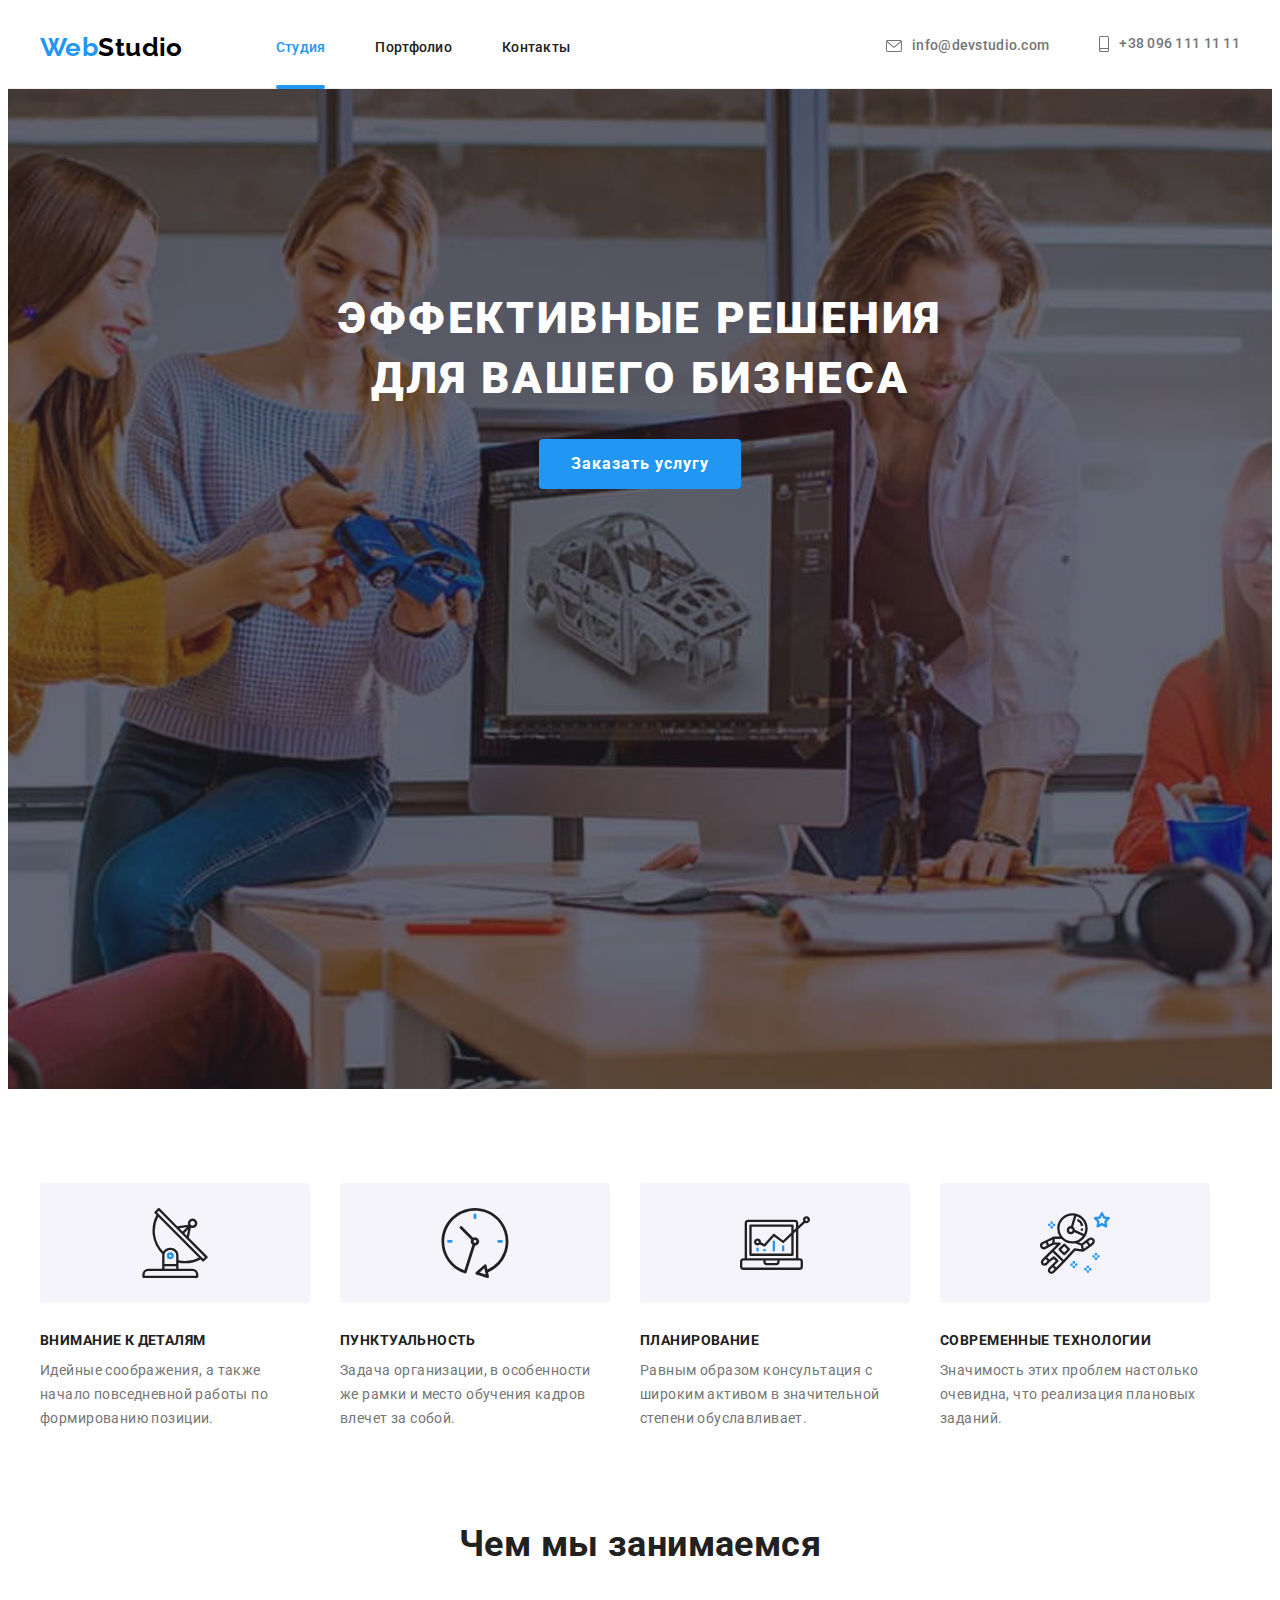
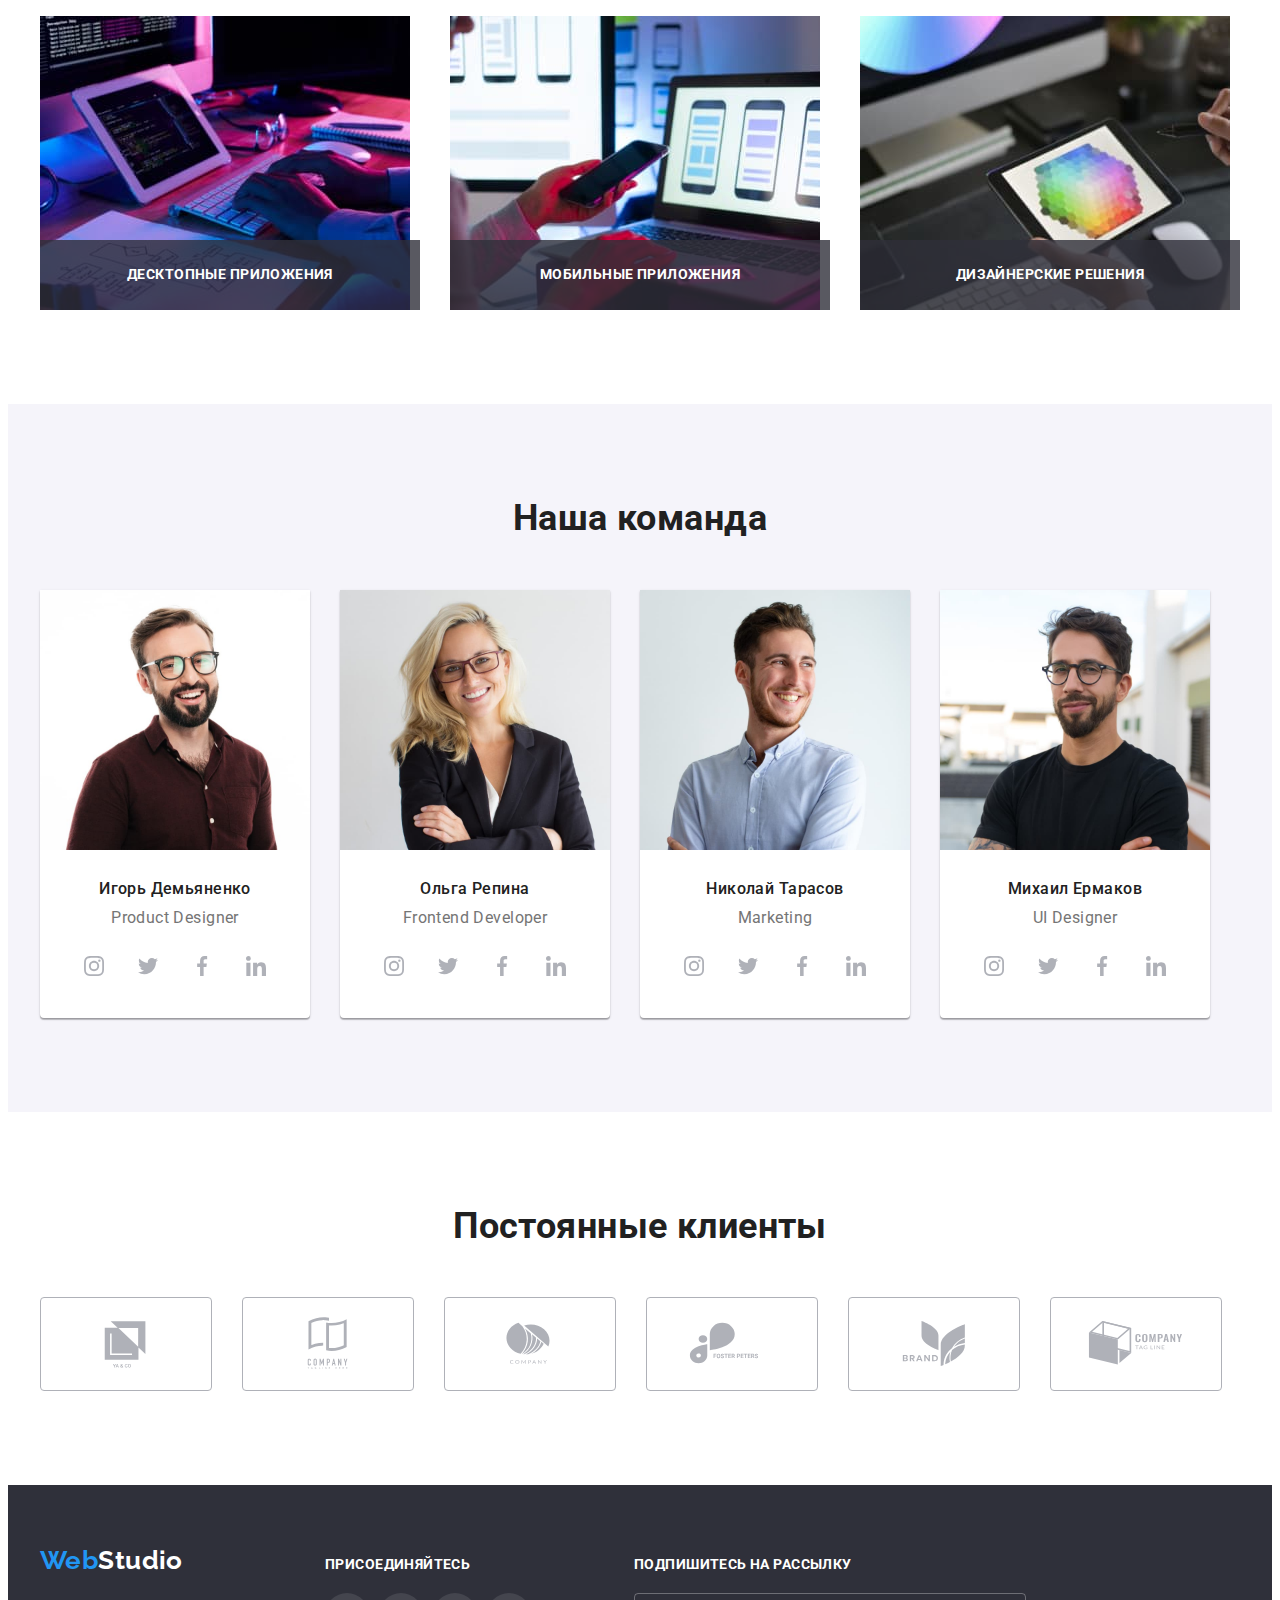
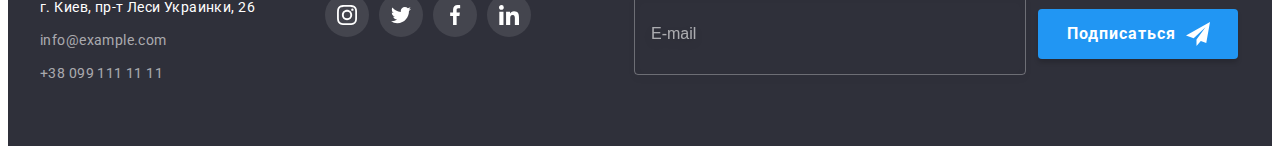
==== index.html @ 39871c8f "Копирует файлы предыдущей работы" ====
<!DOCTYPE html>
<html lang="ru">
    <head>
        <meta charset="UTF-8">
        <meta http-equiv="X-UA-Compatible" content="IE=edge">
        <meta name="viewport" content="width=device-width, initial-scale=1.0">
        <title>Студия</title>
        <link rel="preconnect" href="https://fonts.gstatic.com">
        <link href="https://fonts.googleapis.com/css2?family=Raleway:wght@700&family=Roboto:wght@400;500;700;900&display=swap"
        rel="stylesheet">
        <link rel="stylesheet" href="https://cdnjs.cloudflare.com/ajax/libs/modern-normalize/1.0.0/modern-normalize.min.css"
        integrity="sha512-ISS7cAi1PEhQ8jnbJpJZMd29NlhNj4AWYyLOSp2CE/CsHxTCu+r+t0D2yoJudVrd0/8fTVPUVDzY5Tvli75u/g=="
        crossorigin="anonymous" />
        <link rel="stylesheet" href="./css/main.min.css" />
    </head>
    <body>
        <!-- Шапка сайта -->
        <header class="page-header">
            <div class="container page-header__container">
                <nav class="main-nav">
                     <a href="" lang="en" class="logo link">Web<span class="page-header__logo">Studio</span></a>
                    <ul class="site-nav list">
                        <li class="site-nav__item"><a href="./index.html" class="site-nav__link site-nav__link--active link">Студия</a></li>
                        <li class="site-nav__item"><a href="./portfolio.html" class="site-nav__link link">Портфолио</a></li>
                        <li class="site-nav__item"><a href="" class="site-nav__link link">Контакты</a></li>
                    </ul>
                </nav>
                <ul class="auth-nav list">
                    <li class="auth-nav__item">
                        <a href="mailto:info@devstudio.com" class="auth-nav__link link">
                        <svg class="auth-nav__icon" width="16" height="12">
                            <use href="./images/icons.svg#envelope">
                            </use>
                        </svg>
                        info@devstudio.com</a>
                    </li>
                    <li class="auth-nav__item"><a href="tel:+380961111111" class="auth-nav__link link">
                        <svg class="auth-nav__icon" width="10" height="16">
                            <use href="./images/icons.svg#smartphone">
                            </use>
                        </svg>
                        +38 096 111 11 11</a>
                    </li>
                </ul>
            </div>
        </header>
        <main>
            <!-- Герой -->
            <section class="hero">
                <h1 class="hero__title">Эффективные решения для вашего бизнеса</h1>
                <button class="hero__button" type="button" data-modal-open>Заказать услугу</button>
            </section>

            <!-- Особенности -->
            <section class="feature-section">
                <div class="container">
                    <h2 class="feature-section__title visually-hidden">Особенности</h2>
                    <ul class="feature-list list">
                        <li class="feature-list__item">
                            <div class="feature-list__icon">
                                <svg width="70" height="70">
                                    <use href="./images/icons.svg#antenna">
                                    </use>
                                </svg>
                            </div>
                            <h3 class="feature-list__title">Внимание к деталям</h3>
                            <p class="feature-list__text">Идейные соображения, а также начало повседневной работы по формированию позиции.</p>
                        </li>
                        <li class="feature-list__item">
                            <div class="feature-list__icon">
                                <svg width="70" height="70">
                                    <use href="./images/icons.svg#clock">
                                    </use>
                                </svg>
                            </div>
                            <h3 class="feature-list__title">Пунктуальность</h3>
                            <p class="feature-list__text">Задача организации, в особенности же рамки и место обучения кадров влечет за собой.</p>
                        </li>
                        <li class="feature-list__item">
                            <div class="feature-list__icon">
                                <svg width="70" height="70">
                                    <use href="./images/icons.svg#diagram">
                                    </use>
                                </svg>
                            </div>
                            <h3 class="feature-list__title">Планирование</h3>
                            <p class="feature-list__text">Равным образом консультация с широким активом в значительной степени обуславливает.</p>
                        </li>
                        <li class="feature-list__item">
                            <div class="feature-list__icon">
                                <svg width="70" height="70">
                                    <use href="./images/icons.svg#astronaut">
                                    </use>
                                </svg>
                            </div>
                            <h3 class="feature-list__title">Современные технологии</h3>
                            <p class="feature-list__text">Значимость этих проблем настолько очевидна, что реализация плановых заданий.</p>
                        </li>
                    </ul>
                </div>
            </section>
            <!-- Чем мы занимаемся -->
            <section class="occupation-section">
                <div class="container">
                    <h2 class="occupation-section__title title">Чем мы занимаемся</h2>
                    <ul class="works-list list">
                        <li class="works-list__item">
                            <img src="./images/img.jpg" alt="Десктопные приложения" width="370" height="294"/>
                            <h3 class="works-list__title">Десктопные приложения</h3>
                        </li>
                        <li class="works-list__item">
                            <img src="./images/img1.jpg" alt="Мобильные приложения" width="370" height="294"/>
                            <h3 class="works-list__title">Мобильные приложения</h3>
                        </li>
                        <li class="works-list__item">
                            <img src="./images/img2.jpg" alt="Дизайнерские решения" width="370" height="294"/>
                            <h3 class="works-list__title">Дизайнерские решения</h3>
                        </li>
                    </ul>
                </div>
            </section>
            <!-- Наша команда -->
            <section class="team-section">
                <div class="container">
                    <h2 class="team-section__title title">Наша команда</h2>
                    <ul class="workers-list list">
                        <li class="worker-card">
                            <img class="worker-card__photo" src="./images/img3.jpg" alt="Игорь Демьяненко">
                            <div class="worker-card__info">
                                <h3 class="worker-card__name">Игорь Демьяненко</h3>
                                <p lang="en" class="worker-card__position">Product Designer</p>
                                <ul class="worker-card__social-list list">
                                    <li class="worker-card__social-list-item"><a  class="worker-card__social-link link" href="">
                                            <svg class="worker-card__social-link-icon" width="20" height="20">
                                                <use href="./images/icons.svg#instagram">
                                                </use>
                                            </svg>
                                        </a>
                                    </li>
                                    <li class="worker-card__social-list-item"><a  class="worker-card__social-link link" href="">
                                            <svg class="worker-card__social-link-icon" width="20" height="20">
                                                <use href="./images/icons.svg#twitter">
                                                </use>
                                            </svg>
                                        </a>
                                    </li>
                                    <li class="worker-card__social-list-item"><a  class="worker-card__social-link link" href="">
                                            <svg class="worker-card__social-link-icon" width="20" height="20">
                                                <use href="./images/icons.svg#facebook">
                                                </use>
                                            </svg>
                                        </a>
                                    </li>
                                    <li class="worker-card__social-list-item"><a  class="worker-card__social-link link" href="">
                                            <svg class="worker-card__social-link-icon" width="20" height="20">
                                                <use href="./images/icons.svg#linkedin">
                                                </use>
                                            </svg>
                                        </a>
                                    </li>
                                </ul> 
                            </div>
                            
                        </li>
                        <li class="worker-card">
                            <img class="worker-card__photo" src="./images/img4.jpg" alt="Ольга Репина">
                            <div class="worker-card__info">
                                <h3 class="worker-card__name">Ольга Репина</h3>
                                <p lang="en" class="worker-card__position">Frontend Developer</p>
                                <ul class="worker-card__social-list list">
                                    <li class="worker-card__social-list-item"><a class="worker-card__social-link link" href="">
                                            <svg class="worker-card__social-link-icon" width="20" height="20">
                                                <use href="./images/icons.svg#instagram">
                                                </use>
                                            </svg>
                                        </a>
                                    </li>
                                    <li class="worker-card__social-list-item"><a class="worker-card__social-link link" href="">
                                            <svg class="worker-card__social-link-icon" width="20" height="20">
                                                <use href="./images/icons.svg#twitter">
                                                </use>
                                            </svg>
                                        </a>
                                    </li>
                                    <li class="worker-card__social-list-item"><a class="worker-card__social-link link" href="">
                                            <svg class="worker-card__social-link-icon" width="20" height="20">
                                                <use href="./images/icons.svg#facebook">
                                                </use>
                                            </svg>
                                        </a>
                                    </li>
                                    <li class="worker-card__social-list-item"><a class="worker-card__social-link link" href="">
                                            <svg class="worker-card__social-link-icon" width="20" height="20">
                                                <use href="./images/icons.svg#linkedin">
                                                </use>
                                            </svg>
                                        </a>
                                    </li>
                                </ul>
                            </div>
                        </li>
                        <li class="worker-card">
                            <img class="worker-card__photo" src="./images/img5.jpg" alt="Николай Тарасов"> 
                            <div class="worker-card__info">
                                <h3 class="worker-card__name">Николай Тарасов</h3>
                                <p lang="en" class="worker-card__position">Marketing</p>
                                <ul class="worker-card__social-list list">
                                    <li class="worker-card__social-list-item"><a class="worker-card__social-link link" href="">
                                            <svg class="worker-card__social-link-icon" width="20" height="20">
                                                <use href="./images/icons.svg#instagram">
                                                </use>
                                            </svg>
                                        </a>
                                    </li>
                                    <li class="worker-card__social-list-item"><a class="worker-card__social-link link" href="">
                                            <svg class="worker-card__social-link-icon" width="20" height="20">
                                                <use href="./images/icons.svg#twitter">
                                                </use>
                                            </svg>
                                        </a>
                                    </li>
                                    <li class="worker-card__social-list-item"><a class="worker-card__social-link link" href="">
                                            <svg class="worker-card__social-link-icon" width="20" height="20">
                                                <use href="./images/icons.svg#facebook">
                                                </use>
                                            </svg>
                                        </a>
                                    </li>
                                    <li class="worker-card__social-list-item"><a class="worker-card__social-link link" href="">
                                            <svg class="worker-card__social-link-icon" width="20" height="20">
                                                <use href="./images/icons.svg#linkedin">
                                                </use>
                                            </svg>
                                        </a>
                                    </li>
                                </ul>
                            </div>
                        </li>
                        <li class="worker-card">
                            <img class="worker-card__photo" src="./images/img6.jpg" alt="Михаил Ермаков">
                            <div class="worker-card__info">
                                <h3 class="worker-card__name">Михаил Ермаков</h3>
                                <p lang="en" class="worker-card__position">UI Designer</p>
                                <ul class="worker-card__social-list list">
                                    <li class="worker-card__social-list-item"><a class="worker-card__social-link link" href="">
                                            <svg class="worker-card__social-link-icon" width="20" height="20">
                                                <use href="./images/icons.svg#instagram">
                                                </use>
                                            </svg>
                                        </a>
                                    </li>
                                    <li class="worker-card__social-list-item"><a class="worker-card__social-link link" href="">
                                            <svg class="worker-card__social-link-icon" width="20" height="20">
                                                <use href="./images/icons.svg#twitter">
                                                </use>
                                            </svg>
                                        </a>
                                    </li>
                                    <li class="worker-card__social-list-item"><a class="worker-card__social-link link" href="">
                                            <svg class="worker-card__social-link-icon" width="20" height="20">
                                                <use href="./images/icons.svg#facebook">
                                                </use>
                                            </svg>
                                        </a>
                                    </li>
                                    <li class="worker-card__social-list-item"><a class="worker-card__social-link link" href="">
                                            <svg class="worker-card__social-link-icon" width="20" height="20">
                                                <use href="./images/icons.svg#linkedin">
                                                </use>
                                            </svg>
                                        </a>
                                    </li>
                                </ul>
                            </div>
                        </li>
                        
                    </ul>
                </div>
            </section>
            <!-- Постоянные клиенты -->
            <section class="clients">
                <div class="container">
                    <h2 class="clients__title title">Постоянные клиенты</h2>
                    <ul class="clients-list list">
                        <li class="clients-list__item">
                            <a class="clients-list__link link" href="">
                                <svg class="clients-list__icon" width="106" height="60">
                                    <use href="./images/icons.svg#logo1">
                                    </use>
                                </svg>
                            </a>
                        </li>
                        <li class="clients-list__item">
                            <a class="clients-list__link link" href="">
                                <svg class="clients-list__icon" width="106" height="60">
                                    <use href="./images/icons.svg#logo2">
                                    </use>
                                </svg>
                            </a>
                        </li>
                        <li class="clients-list__item">
                            <a class="clients-list__link link" href="">
                                <svg class="clients-list__icon" width="106" height="60">
                                    <use href="./images/icons.svg#logo3">
                                    </use>
                                </svg>
                            </a>
                        </li>
                        <li class="clients-list__item">
                            <a class="clients-list__link link" href="">
                                <svg class="clients-list__icon" width="106" height="60">
                                    <use href="./images/icons.svg#logo4">
                                    </use>
                                </svg>
                            </a>
                        </li>
                        <li class="clients-list__item">
                            <a class="clients-list__link link" href="">
                                <svg class="clients-list__icon" width="106" height="60">
                                    <use href="./images/icons.svg#logo5">
                                    </use>
                                </svg>
                            </a>
                        </li>
                        <li class="clients-list__item">
                            <a class="clients-list__link link" href="">
                                <svg class="clients-list__icon" width="106" height="60">
                                    <use href="./images/icons.svg#logo6">
                                    </use>
                                </svg>
                            </a>
                        </li>
                    </ul>
                </div>
            </section>
        </main>
        <!-- Футер -->
        <footer class="page-footer">
            <div class="container page-footer__container">
                <div class="contacts">
                    <a href="" lang="en" class="contacts__logo logo link">Web<span class="page-footer__logo">Studio</span></a>
                    <address class="address">
                        <p class="address__location">г. Киев, пр-т Леси Украинки, 26</p>
                        <a href="mailto:info@example.com" class="address__item address__mail link">info@example.com</a>
                        <a href="tel:+380991111111" class="address__item link">+38 099 111 11 11</a>
                    </address>
                </div>
                <div class="join">
                    <h3 class="join__title page-footer__title">присоединяйтесь</h3>
                    <ul class="join__list list">
                        <li class="join__item"><a class="join__link link" href="">
                                <svg class="join__icon" width="20" height="20">
                                    <use href="./images/icons.svg#instagram">
                                    </use>
                                </svg>
                            </a>
                        </li>
                        <li class="join__item"><a class="join__link link" href="">
                                <svg class="join__icon" width="20" height="20">
                                    <use href="./images/icons.svg#twitter">
                                    </use>
                                </svg>
                            </a>
                        </li>
                        <li class="join__item"><a class="join__link link" href="">
                                <svg class="join__icon" width="20" height="20">
                                    <use href="./images/icons.svg#facebook">
                                    </use>
                                </svg>
                            </a>
                        </li>
                        <li class="join__item"><a class="join__link link" href="">
                                <svg class="join__icon" width="20" height="20">
                                    <use href="./images/icons.svg#linkedin">
                                    </use>
                                </svg>
                            </a>
                        </li>
                    </ul>
                </div>
                <form class="subscribe" action="#" method="POST">
                    <h3 class="subscribe__title page-footer__title">Подпишитесь на рассылку</h3>
                    <div class="subscribe__info">
                        <label class="subscribe__label">
                            <input class="subscribe__input" type="email" name="mail" placeholder="E-mail">
                        </label>
                        <button type="submit" class="subscribe__button">
                            <span class="subscribe__text">Подписаться</span>
                            <svg width="24" height="24">
                                <use href="./images/icons.svg#icon-send"></use>
                            </svg>
                        </button>
                    </div>
                </form>
            </div>
        </footer>
        <div class="backdrop is-hidden" data-modal>
            <div class="modal">
                <button class="modal__close-button" type="button" data-modal-close>
                    <svg class="modal__close-icon" width="18" height="18">
                        <use href="./images/icons.svg#close-black"></use>
                    </svg>
                </button>
                <form class="modal-form" action="#" method="POST">
                    <b class="modal-form__title title">Оставьте свои данные, мы вам перезвоним</b>
                    <label class="modal-form__field">
                        <span class="modal-form__label">Имя</span>
                        <span class="modal-form__items">
                            <input class="modal-form__input" type="text" name="username" required>
                            <svg class="modal-form__icon" width="18" height="18">
                                <use href="./images/icons.svg#person-black"></use>
                            </svg>
                        </span>
                    </label>
                    <label class="modal-form__field">
                        <span class="modal-form__label">Телефон</span>
                        <span class="modal-form__items">
                            <input class="modal-form__input" type="tel" name="tel" required>
                            <svg class="modal-form__icon" width="18" height="18">
                                <use href="./images/icons.svg#phone-black"></use>
                            </svg>
                        </span>
                    </label>
                    <label class="modal-form__field">
                        <span class="modal-form__label">Почта</span>
                        <span class="modal-form__items">
                            <input class="modal-form__input" type="email" name="mail" required>
                            <svg class="modal-form__icon" width="18" height="18">
                                <use href="./images/icons.svg#email-black"></use>
                            </svg>
                        </span>
                    </label>
                    <label class="modal-form__comment">
                        <span class="modal-form__label">Комментарий</span>
                        <textarea class="modal-form__textarea" name="comment" placeholder="Введите текст"></textarea>
                    </label>
                    <label class="modal-form__checkbox">
                        <input class="modal-form__checkbox-input" type="checkbox" name="policy">
                        <span class="modal-form__checkbox-icon"></span>
                        <span>
                            Соглашаюсь с рассылкой и принимаю <a class="modal-form__policy-link" href="">Условия договора</a>
                        </span>
                    </label>
                    <button class="modal-form__button" type="submit">Отправить</button>
                </form>
            </div>
        </div>
        <script src="./js/modal.js"></script>

    </body>
</html>
---- css/main.min.css ----
.hero__button,.portfolio__button,.subscribe__button,.modal-form__button{display:inline-block;border-radius:4px;border:none;cursor:pointer;font-family:inherit;font-size:16px;text-align:center}.feature-list__icon,.worker-card__social-link,.clients-list__link,.portfolio__filter-list,.join__link,.modal__close-button,.modal-form__checkbox{display:flex;justify-content:center;align-items:center}.visually-hidden{position:absolute;width:1px;height:1px;margin:-1px;border:0;padding:0;white-space:nowrap;clip-path:inset(100%);clip:rect(0 0 0 0);overflow:hidden}body{color:#757575;background-color:#fff;font-family:"Roboto",sans-serif;letter-spacing:0.03em;font-size:14px;line-height:1.7}.link{text-decoration:none}.list{list-style:none}h1,h2,h3,p{margin-top:0;margin-bottom:0}ul{margin-top:0;margin-bottom:0;padding-left:0}img{display:block;max-width:100%}.container{margin-left:auto;margin-right:auto;padding-left:15px;padding-right:15px}@media screen and (min-width: 480px){.container{width:480px}}@media screen and (min-width: 768px){.container{width:768px}}@media screen and (min-width: 1200px){.container{width:1200px}}.title{font-weight:700;font-size:36px;line-height:1.16;text-align:center;margin-bottom:50px;color:#212121}.logo{color:#2196f3;font-family:"Raleway",sans-serif;font-weight:700;font-size:26px;line-height:1.2}.page-header__logo{color:#000}.contacts__logo{display:flex;margin-bottom:20px}.page-footer__logo{color:#fff}.page-header{border-bottom:1px solid #ececec}.page-header__container,.main-nav{display:flex;align-items:center}.site-nav{display:flex;margin-left:93px}.site-nav__item{line-height:1.14}.site-nav__item:not(:last-child){margin-right:50px}.site-nav__link{display:block;padding-top:32px;padding-bottom:32px;color:#212121;font-weight:500;letter-spacing:0.02em;transition:color 250ms cubic-bezier(0.4, 0, 0.2, 1)}.site-nav__link:hover,.site-nav__link:focus{color:#2196f3}.site-nav__link--active{position:relative;color:#2196f3}.site-nav__link--active::after{position:absolute;left:0;bottom:-1px;display:block;content:'';width:100%;height:4px;background-color:#2196f3;border-radius:2px}.auth-nav{display:flex;margin-left:auto}.auth-nav__item:not(:last-child){margin-right:50px}.auth-nav__link{display:inline-flex;align-items:center;color:inherit;font-weight:500;line-height:1.14;letter-spacing:0.02em;transition:color 250ms cubic-bezier(0.4, 0, 0.2, 1)}.auth-nav__link:hover,.auth-nav__link:focus{color:#2196f3}.auth-nav__icon{fill:currentColor;margin-right:10px;transition:fill 250ms cubic-bezier(0.4, 0, 0.2, 1)}.auth-nav__link:hover .auth-nav__icon,.auth-nav__link:focus .auth-nav__icon{fill:#2196f3}.hero{max-width:1600px;height:600px;padding-top:200px;padding-bottom:200px;margin:0 auto;background-image:linear-gradient(rgba(47,48,58,0.4), rgba(47,48,58,0.4)),url(../images/hero.jpg);background-position:center;background-repeat:no-repeat;background-size:cover;background-color:#c4c4c4;text-align:center}.hero__title{width:696px;margin:0 auto;margin-top:0;margin-bottom:30px;color:#fff;font-weight:900;font-size:44px;line-height:1.36;letter-spacing:0.06em;text-transform:uppercase}.hero__button{padding:10px 32px;color:#fff;background-color:#2196f3;font-weight:700;line-height:1.9;letter-spacing:0.06em;transition:background-color 250ms cubic-bezier(0.4, 0, 0.2, 1),box-shadow 250ms cubic-bezier(0.4, 0, 0.2, 1)}.hero__button:hover,.hero__button:focus{background-color:#188ce8;box-shadow:0px 4px 4px rgba(0,0,0,0.15)}.feature-section{padding-top:60px;padding-bottom:60px}@media screen and (min-width: 1200px){.feature-section{padding-top:94px;padding-bottom:47px}}@media screen and (min-width: 768px) and (max-width: 1199px){.feature-list{display:flex;flex-wrap:wrap;margin:-15px}}@media screen and (min-width: 1200px){.feature-list{display:flex}}@media screen and (max-width: 767px){.feature-list__item:not(:last-child){margin-bottom:30px}}@media screen and (min-width: 768px) and (max-width: 1199px){.feature-list__item{width:calc((100% - 4 * 15px) / 2);margin:15px}}@media screen and (min-width: 1200px){.feature-list__item{width:270px}.feature-list__item:not(:last-child){margin-right:30px}}.feature-list__icon{height:120px;background-color:#f5f4fa;border-radius:4px;margin-bottom:30px}.feature-list__title{margin-bottom:10px;font-weight:700;font-size:14px;line-height:1.14;text-transform:uppercase;color:#212121}@media screen and (max-width: 767px){.feature-list__title{text-align:center}}.occupation-section{padding-top:47px;padding-bottom:94px}@media screen and (max-width: 1199px){.occupation-section{display:none}}.works-list{display:flex;align-items:center;margin-left:-30px;margin-top:-30px}.works-list__item{position:relative;flex-basis:calc(100% / 3 - 30px);margin-left:30px;margin-top:30px}.works-list__title{position:absolute;bottom:0;left:0;width:100%;padding-top:27px;padding-bottom:27px;font-size:14px;line-height:1.14;text-align:center;text-transform:uppercase;color:#fff;background:rgba(47,48,58,0.8)}.team-section{padding-top:60px;padding-bottom:60px;text-align:center;background-color:#f5f4fa}@media screen and (min-width: 1200px){.team-section{padding-top:94px;padding-bottom:94px}}@media screen and (max-width: 1199px){.team-section__title{margin-bottom:30px;font-size:28px;line-height:1.17}}@media screen and (min-width: 768px){.workers-list{display:flex;flex-wrap:wrap}}@media screen and (min-width: 768px) and (max-width: 1199px){.workers-list{margin:-15px}}.worker-card{background-color:#fff;box-shadow:0px 1px 3px rgba(0,0,0,0.12),0px 1px 1px rgba(0,0,0,0.14),0px 2px 1px rgba(0,0,0,0.2);border-radius:0px 0px 4px 4px}@media screen and (max-width: 767px){.worker-card:not(:last-child){margin-bottom:30px}}@media screen and (min-width: 768px) and (max-width: 1199px){.worker-card{width:calc((100% - 4 * 15px) / 2);margin:15px}}@media screen and (min-width: 1200px){.worker-card:not(:last-child){margin-right:30px}}.worker-card__photo{width:450px;height:460px}@media screen and (min-width: 768px){.worker-card__photo{width:354px;height:374px}}@media screen and (min-width: 1200px){.worker-card__photo{width:270px;height:260px}}.worker-card__info{padding:30px 122px 24px}@media screen and (min-width: 768px) and (max-width: 1199px){.worker-card__info{padding:30px 74px 24px}}@media screen and (min-width: 1200px){.worker-card__info{padding:30px 32px}}.worker-card__name{margin-bottom:10px;font-weight:500;font-size:16px;line-height:1.18;color:#212121}.worker-card__position{font-size:16px;line-height:1.18;margin-bottom:16px}.worker-card__social-list{display:flex}.worker-card__social-list-item:not(:last-child){margin-right:10px}.worker-card__social-link{width:44px;height:44px;border-radius:50%;transition:background-color 250ms cubic-bezier(0.4, 0, 0.2, 1)}.worker-card__social-link:hover,.worker-card__social-link:focus{border-radius:50%;background-color:#2196f3}.worker-card__social-link-icon{fill:#afb1b8;transition:fill 250ms cubic-bezier(0.4, 0, 0.2, 1)}.worker-card__social-link:hover .worker-card__social-link-icon,.worker-card__social-link:focus .worker-card__social-link-icon{fill:#fff}.clients{padding-top:60px;padding-bottom:60px}@media screen and (min-width: 1200px){.clients{padding-top:94px;padding-bottom:94px}}@media screen and (max-width: 1199px){.clients__title{margin-bottom:30px;font-size:28px;line-height:1.17}}.clients-list{display:flex}@media screen and (max-width: 1199px){.clients-list{flex-wrap:wrap;margin:-15px}}@media screen and (min-width: 480px) and (max-width: 767px){.clients-list__item{width:calc((100% - 4 * 15px) / 2);margin:15px}}@media screen and (min-width: 768px) and (max-width: 1199px){.clients-list__item{width:calc((100% - 6 * 15px) / 3);margin:15px}}@media screen and (min-width: 1200px){.clients-list__item:not(:last-child){margin-right:30px}}.clients-list__link{border:1px solid #afb1b8;height:92px;border-radius:4px;transition:border 250ms cubic-bezier(0.4, 0, 0.2, 1)}@media screen and (min-width: 1200px){.clients-list__link{width:170px}}.clients-list__link:hover,.clients-list__link:focus{border:1px solid #2196f3}.clients-list__icon{fill:#afb1b8;transition:fill 250ms cubic-bezier(0.4, 0, 0.2, 1)}.clients-list__link:hover .clients-list__icon,.clients-list__link:focus .clients-list__icon{fill:#2196f3}.portfolio{padding-top:94px;padding-bottom:94px}.portfolio__filter-list{margin-bottom:50px;margin-top:0}.portfolio__filter-list-item:not(:last-child){margin-right:8px}.portfolio__button{padding:6px 22px;color:#212121;background-color:#f5f4fa;font-weight:500;line-height:1.6;letter-spacing:0.03em;transition:color 250ms cubic-bezier(0.4, 0, 0.2, 1),background-color 250ms cubic-bezier(0.4, 0, 0.2, 1),box-shadow 250ms cubic-bezier(0.4, 0, 0.2, 1)}.portfolio__button:hover,.portfolio__button:focus{color:#fff;background-color:#2196f3;box-shadow:0px 3px 1px rgba(0,0,0,0.1),0px 1px 2px rgba(0,0,0,0.08),0px 2px 2px rgba(0,0,0,0.12)}.grid{display:flex;flex-wrap:wrap;margin-left:calc(-1 * 30px);margin-top:calc(-1 * 30px)}.grid__item{flex-basis:calc(100% / 3 - 30px);margin-left:30px;margin-top:30px;transition:box-shadow 250ms cubic-bezier(0.4, 0, 0.2, 1)}.grid__item:hover,.grid__item:focus{box-shadow:0px 1px 1px rgba(0,0,0,0.12),0px 4px 4px rgba(0,0,0,0.06),1px 4px 6px rgba(0,0,0,0.16)}.card__link{color:#757575}.card__thumb{position:relative;overflow:hidden}.card__overlay{position:absolute;left:0;bottom:0;width:100%;height:100%;background:rgba(33,150,243,0.9);transform:translateY(100%);transition:transform 250ms cubic-bezier(0.4, 0, 0.2, 1)}.card__link:hover .card__overlay,.card__link:focus .card__overlay{transform:translateY(0)}.card__text{padding:63px 24px;font-size:18px;line-height:1.5;color:#fff}.card__content{border:1px solid #eee;padding:20px 24px;border-top:none}.card__title{margin-bottom:4px;font-weight:700;font-size:18px;line-height:2;letter-spacing:0.06em;color:#212121}.card__type{font-size:16px;line-height:1.87}.page-footer{padding-top:60px;padding-bottom:60px;background-color:#2f303a}.page-footer__container{display:flex;align-items:baseline}.contacts{margin-right:70px}.address{display:flex;flex-direction:column;font-style:normal}.address__location{margin-bottom:9px;color:#fff;font-style:normal}.address__mail{margin-bottom:9px}.address__item{color:rgba(255,255,255,0.6);font-style:normal;transition:color 250ms cubic-bezier(0.4, 0, 0.2, 1)}.address__item:hover,.address__item:focus{color:#2196f3}.join{margin-right:93px}.page-footer__title{margin-bottom:20px;font-size:14px;line-height:1.14;text-transform:uppercase;color:#fff}.join__list{display:flex}.join__item{margin-right:10px}.join__link{width:44px;height:44px;background:rgba(255,255,255,0.1);border-radius:50%;transition:background-color 250ms cubic-bezier(0.4, 0, 0.2, 1)}.join__link:hover,.join__link:focus{border-radius:50%;background-color:#2196f3}.join__icon{fill:#fff}.subscribe{padding-top:12px}.subscribe__info{display:flex;align-items:center}.subscribe__input{border:1px solid rgba(255,255,255,0.3);width:358px;height:50px;margin-right:12px;padding:15px 16px;font-size:16px;line-height:1.25;background:transparent;color:rgba(255,255,255,0.6);filter:drop-shadow(0px 4px 4px rgba(0,0,0,0.15));border-radius:4px}.subscribe__input::placeholder{font-size:16px;color:rgba(255,255,255,0.6)}.subscribe__button{display:flex;align-items:center;padding:10px 28px 10px 29px;background-color:#2196f3;box-shadow:0px 4px 4px rgba(0,0,0,0.15);transition:background-color 250ms cubic-bezier(0.4, 0, 0.2, 1)}.subscribe__button:hover,.subscribe__button:focus{background-color:#188ce8}.subscribe__text{font-weight:700;line-height:1.9;letter-spacing:0.06em;margin-right:10px;color:#fff}.backdrop{position:fixed;left:0;top:0;opacity:1;transition:opacity 250ms cubic-bezier(0.4, 0, 0.2, 1),visibility 250ms cubic-bezier(0.4, 0, 0.2, 1);width:100vw;height:100vh;z-index:100;background-color:rgba(0,0,0,0.2)}.backdrop.is-hidden{visibility:hidden;opacity:0;pointer-events:none}.modal{position:absolute;top:50%;left:50%;opacity:1;transform:translate(-50%, -50%) scale(1);transition:transform 250ms cubic-bezier(0.4, 0, 0.2, 1),opacity 250ms cubic-bezier(0.4, 0, 0.2, 1);width:528px;height:581px;padding:40px;background:#fff;box-shadow:0px 1px 3px rgba(0,0,0,0.12),0px 1px 1px rgba(0,0,0,0.14),0px 2px 1px rgba(0,0,0,0.2);border-radius:4px}.backdrop.is-hidden .modal{opacity:0;transform:translate(-50%, -50%) scale(1.5)}.modal__close-button{border:1px solid rgba(0,0,0,0.1);position:absolute;top:8px;right:8px;cursor:pointer;width:30px;height:30px;padding:0;background-color:#fff;border-radius:50%}.modal__close-icon{fill:currentColor;transition:fill 250ms cubic-bezier(0.4, 0, 0.2, 1)}.modal__close-button:hover .modal__close-icon,.modal__close-button:focus .modal__close-icon{fill:#2196f3}.modal-form{display:flex;flex-direction:column;width:448px}.modal-form__title{font-size:20px;line-height:1.15;text-align:center;color:#212121;margin-bottom:12px}.modal-form__field{margin-bottom:10px}.modal-form__label{display:block;margin-bottom:4px;font-size:12px;line-height:1.17;letter-spacing:0.01em}.modal-form__items{position:relative}.modal-form__input{border:1px solid rgba(33,33,33,0.2);width:100%;padding:11px 12px 11px 42px;transition:border 250ms cubic-bezier(0.4, 0, 0.2, 1);border-radius:4px}.modal-form__field:focus-within .modal-form__input{outline:#2196f3;border:1px solid #2196f3}.modal-form__icon{position:absolute;left:12px;top:50%;transform:translateY(-50%);fill:#212121;transition:fill 250ms cubic-bezier(0.4, 0, 0.2, 1)}.modal-form__field:focus-within .modal-form__icon{fill:#2196f3}.modal-form__comment{margin-bottom:20px}.modal-form__textarea{border:1px solid rgba(33,33,33,0.2);width:100%;height:120px;resize:none;padding:12px 16px;border-radius:4px;transition:border 250ms cubic-bezier(0.4, 0, 0.2, 1)}.modal-form__textarea::placeholder{font-size:12px;line-height:1.17;letter-spacing:0.01em;color:rgba(117,117,117,0.5)}.modal-form__comment:focus-within>.modal-form__textarea{outline:#2196f3;border:1px solid #2196f3}.modal-form__checkbox{margin-bottom:30px}.modal-form__checkbox-input{position:absolute;width:1px;height:1px;margin:-1px;border:0;padding:0;clip:rect(0 0 0 0);overflow:hidden}.modal-form__checkbox-icon{width:16px;height:15px;border:2px solid #212121;border-radius:2px;margin-right:7px}.modal-form__checkbox-input:checked+.modal-form__checkbox-icon{background-image:url(../images/icon-check.svg);background-size:contain;background-origin:border-box;border-color:#2196f3;background-color:#2196f3}.modal-form__checkbox-input:focus+.modal-form__checkbox-icon{border-color:#2196f3}.modal-form__policy-link{color:#2196f3}.modal-form__button{padding:10px 55px 10px 56px;margin:0 auto;color:#fff;background-color:#2196f3;box-shadow:0px 4px 4px rgba(0,0,0,0.15);transition:background-color 250ms cubic-bezier(0.4, 0, 0.2, 1);font-weight:700;line-height:1.88;letter-spacing:0.06em}.modal-form__button:hover,.modal-form__button:focus{background-color:#188ce8}
/*# sourceMappingURL=main.min.css.map */
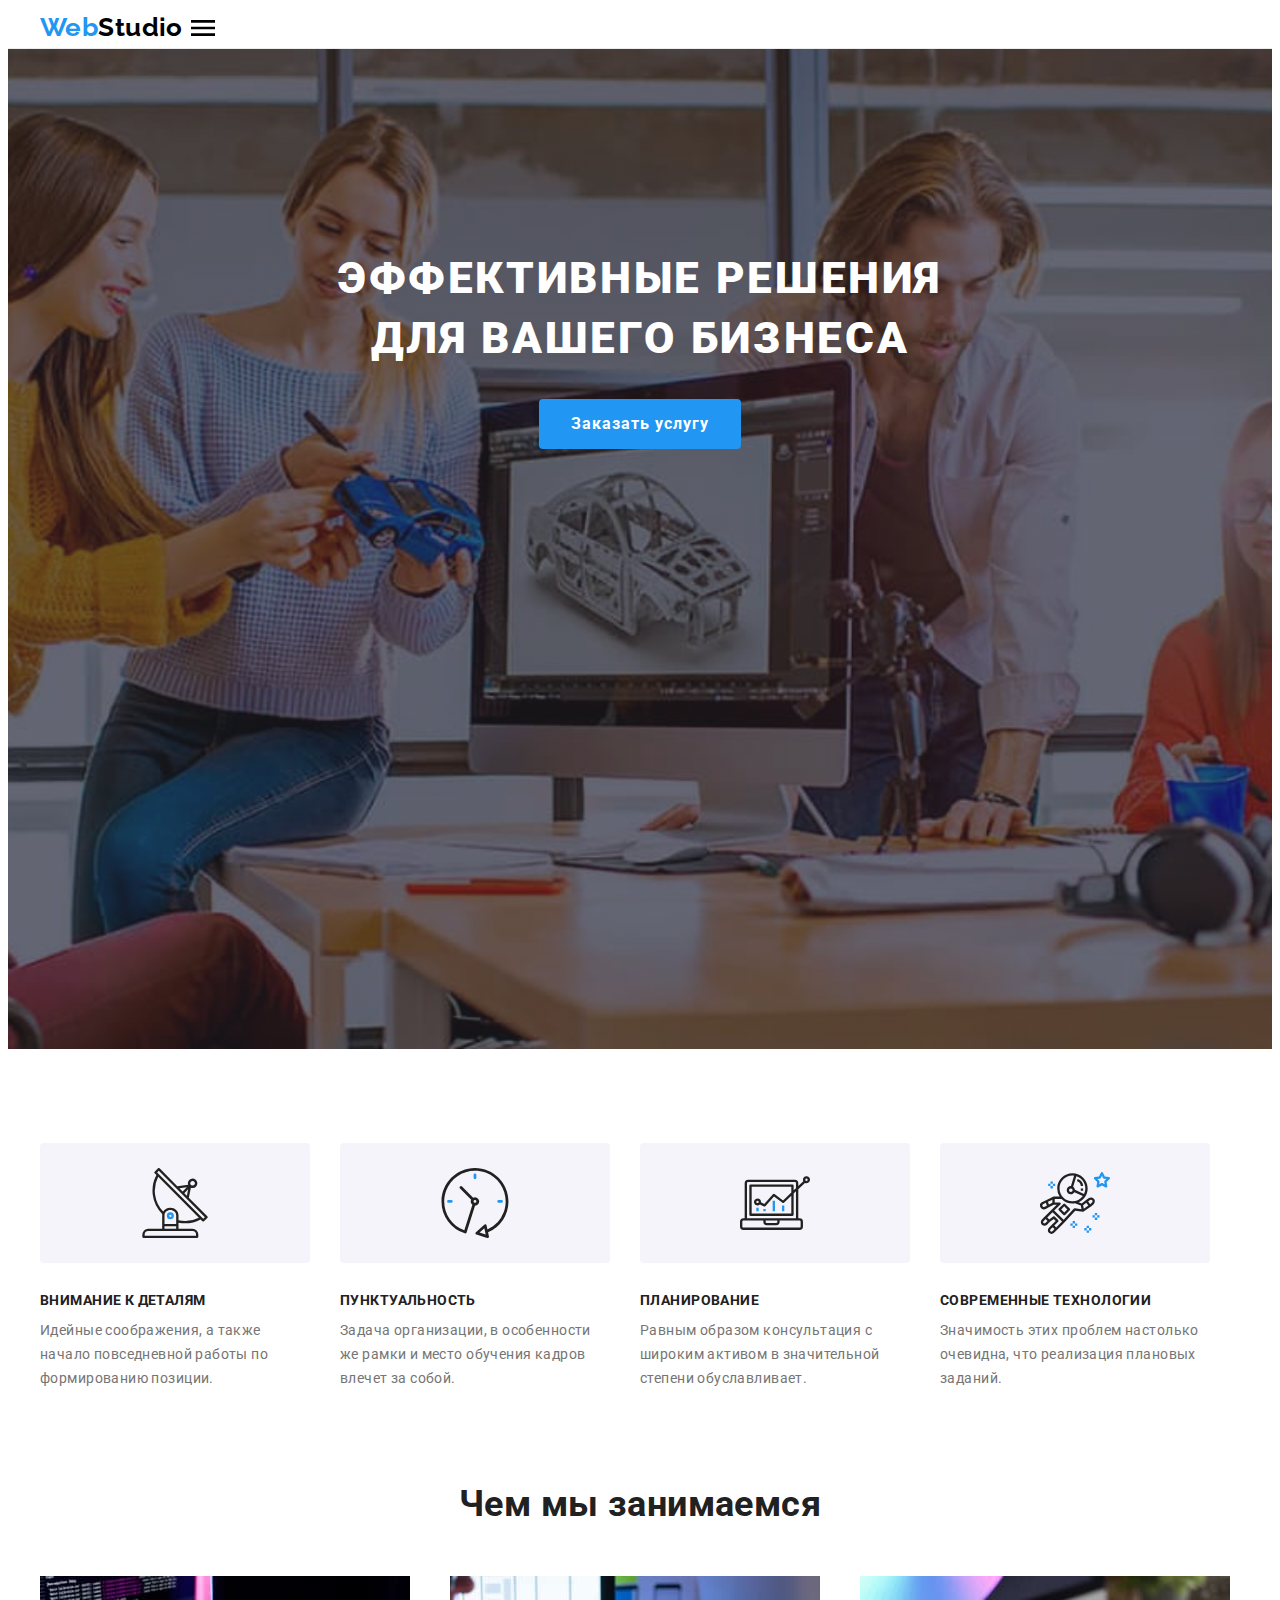
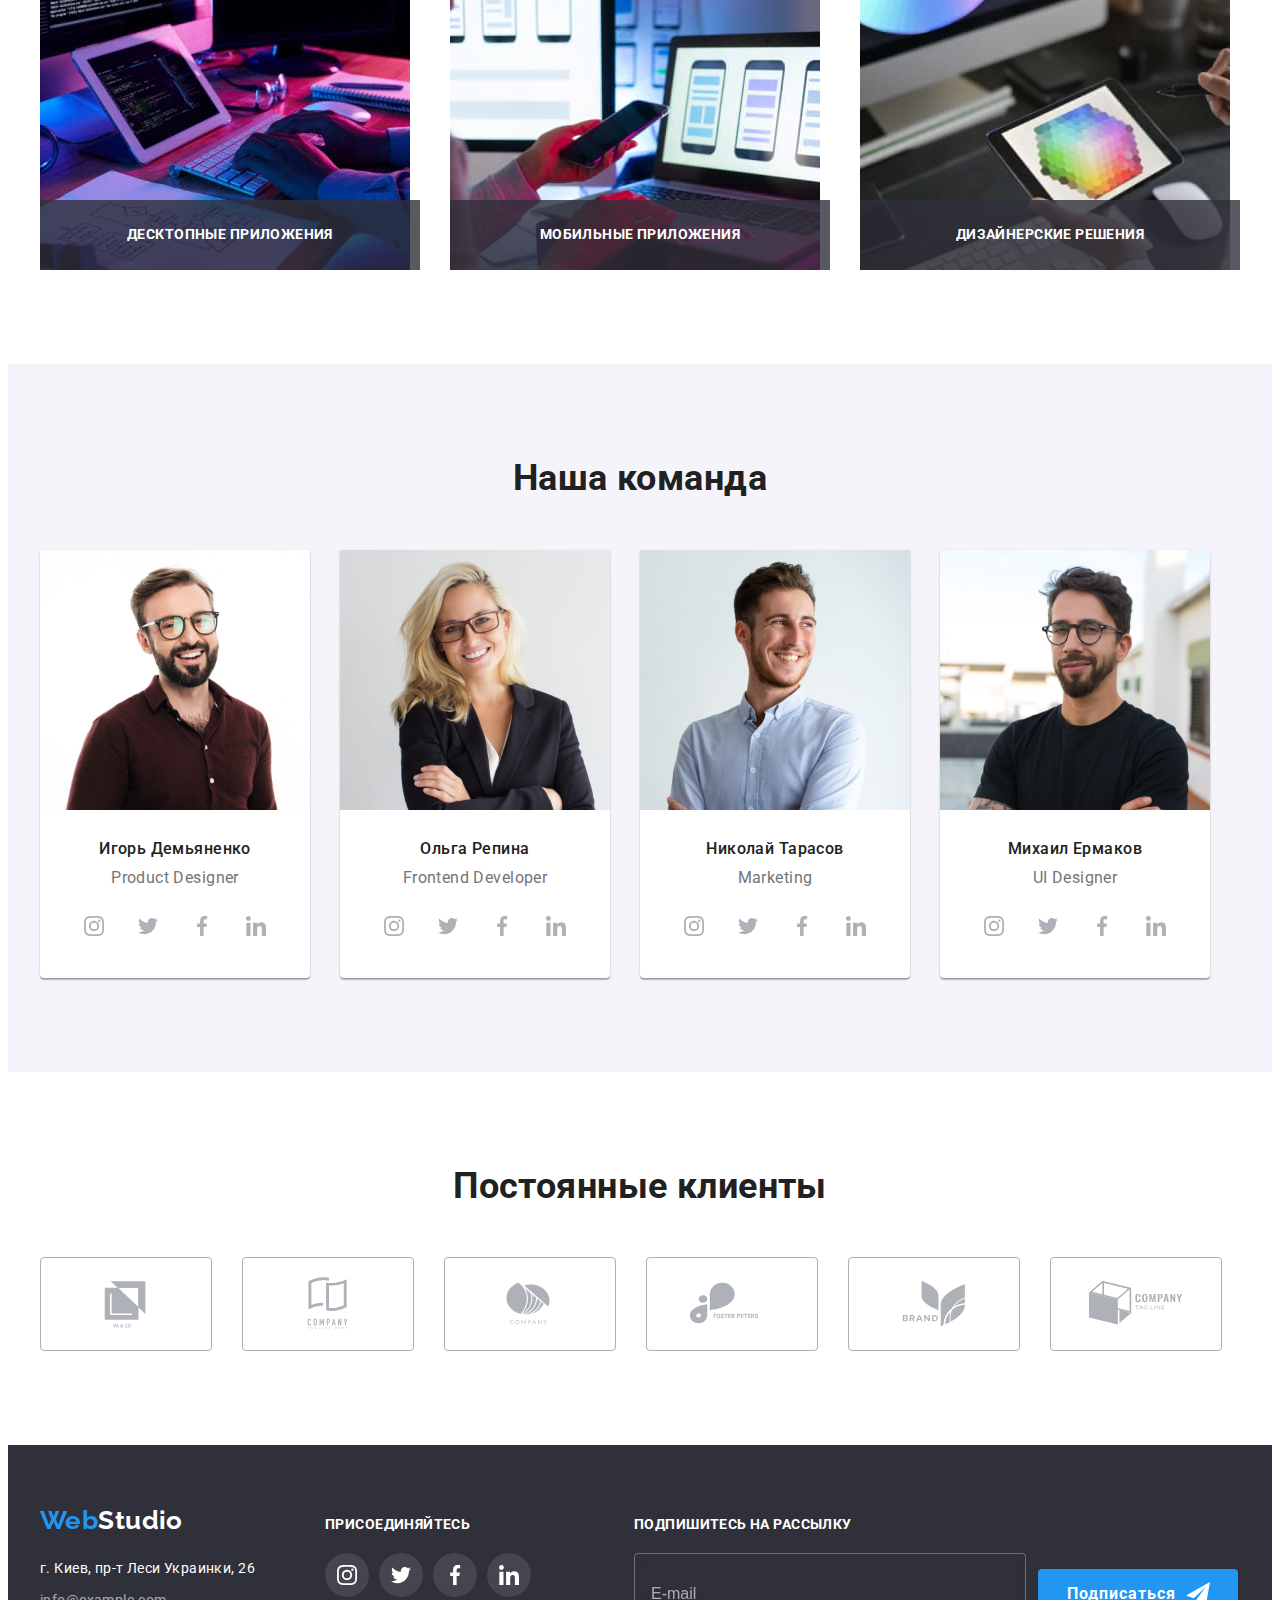
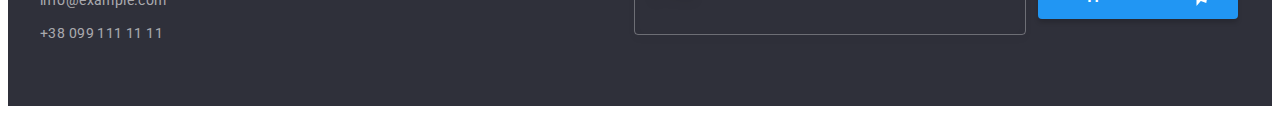
==== commit 3397d70c: "Разметка меню" ====
--- a/index.html
+++ b/index.html
@@ -17,31 +17,41 @@
         <!-- Шапка сайта -->
         <header class="page-header">
             <div class="container page-header__container">
-                <nav class="main-nav">
-                     <a href="" lang="en" class="logo link">Web<span class="page-header__logo">Studio</span></a>
-                    <ul class="site-nav list">
-                        <li class="site-nav__item"><a href="./index.html" class="site-nav__link site-nav__link--active link">Студия</a></li>
-                        <li class="site-nav__item"><a href="./portfolio.html" class="site-nav__link link">Портфолио</a></li>
-                        <li class="site-nav__item"><a href="" class="site-nav__link link">Контакты</a></li>
+                <a href="" lang="en" class="logo link">Web<span class="page-header__logo">Studio</span></a>
+                <button type="button" class="menu-button" aria-expanded="false" aria-controls="menu-container" data-menu-button>
+                    <svg width="40" height="40" aria-label="Переключатель мобильного меню">
+                        <use class="icon-cross" href="./images/icons.svg#cross"></use>
+                        <use class="icon-menu" href="./images/icons.svg#menu"></use>
+                    </svg>
+                </button>
+                <nav class="menu-container" id="menu-container" data-menu>
+                    <nav class="main-nav">
+                        <ul class="site-nav list">
+                            <li class="site-nav__item"><a href="./index.html"
+                                    class="site-nav__link site-nav__link--active link">Студия</a>
+                            </li>
+                            <li class="site-nav__item"><a href="./portfolio.html" class="site-nav__link link">Портфолио</a></li>
+                            <li class="site-nav__item"><a href="" class="site-nav__link link">Контакты</a></li>
+                        </ul>
+                    </nav>
+                    <ul class="auth-nav list">
+                        <li class="auth-nav__item">
+                            <a href="mailto:info@devstudio.com" class="auth-nav__link link">
+                                <svg class="auth-nav__icon" width="16" height="12">
+                                    <use href="./images/icons.svg#envelope">
+                                    </use>
+                                </svg>
+                                info@devstudio.com</a>
+                        </li>
+                        <li class="auth-nav__item"><a href="tel:+380961111111" class="auth-nav__link link">
+                                <svg class="auth-nav__icon" width="10" height="16">
+                                    <use href="./images/icons.svg#smartphone">
+                                    </use>
+                                </svg>
+                                +38 096 111 11 11</a>
+                        </li>
                     </ul>
                 </nav>
-                <ul class="auth-nav list">
-                    <li class="auth-nav__item">
-                        <a href="mailto:info@devstudio.com" class="auth-nav__link link">
-                        <svg class="auth-nav__icon" width="16" height="12">
-                            <use href="./images/icons.svg#envelope">
-                            </use>
-                        </svg>
-                        info@devstudio.com</a>
-                    </li>
-                    <li class="auth-nav__item"><a href="tel:+380961111111" class="auth-nav__link link">
-                        <svg class="auth-nav__icon" width="10" height="16">
-                            <use href="./images/icons.svg#smartphone">
-                            </use>
-                        </svg>
-                        +38 096 111 11 11</a>
-                    </li>
-                </ul>
             </div>
         </header>
         <main>
@@ -337,46 +347,48 @@
         <!-- Футер -->
         <footer class="page-footer">
             <div class="container page-footer__container">
-                <div class="contacts">
-                    <a href="" lang="en" class="contacts__logo logo link">Web<span class="page-footer__logo">Studio</span></a>
-                    <address class="address">
-                        <p class="address__location">г. Киев, пр-т Леси Украинки, 26</p>
-                        <a href="mailto:info@example.com" class="address__item address__mail link">info@example.com</a>
-                        <a href="tel:+380991111111" class="address__item link">+38 099 111 11 11</a>
-                    </address>
-                </div>
-                <div class="join">
-                    <h3 class="join__title page-footer__title">присоединяйтесь</h3>
-                    <ul class="join__list list">
-                        <li class="join__item"><a class="join__link link" href="">
-                                <svg class="join__icon" width="20" height="20">
-                                    <use href="./images/icons.svg#instagram">
-                                    </use>
-                                </svg>
-                            </a>
-                        </li>
-                        <li class="join__item"><a class="join__link link" href="">
-                                <svg class="join__icon" width="20" height="20">
-                                    <use href="./images/icons.svg#twitter">
-                                    </use>
-                                </svg>
-                            </a>
-                        </li>
-                        <li class="join__item"><a class="join__link link" href="">
-                                <svg class="join__icon" width="20" height="20">
-                                    <use href="./images/icons.svg#facebook">
-                                    </use>
-                                </svg>
-                            </a>
-                        </li>
-                        <li class="join__item"><a class="join__link link" href="">
-                                <svg class="join__icon" width="20" height="20">
-                                    <use href="./images/icons.svg#linkedin">
-                                    </use>
-                                </svg>
-                            </a>
-                        </li>
-                    </ul>
+                <div class="page-footer__wrapper">
+                    <div class="contacts">
+                        <a href="" lang="en" class="contacts__logo logo link">Web<span class="page-footer__logo">Studio</span></a>
+                        <address class="address">
+                            <p class="address__location">г. Киев, пр-т Леси Украинки, 26</p>
+                            <a href="mailto:info@example.com" class="address__item address__mail link">info@example.com</a>
+                            <a href="tel:+380991111111" class="address__item link">+38 099 111 11 11</a>
+                        </address>
+                    </div>
+                    <div class="join">
+                        <h3 class="join__title page-footer__title">присоединяйтесь</h3>
+                        <ul class="join__list list">
+                            <li class="join__item"><a class="join__link link" href="">
+                                    <svg class="join__icon" width="20" height="20">
+                                        <use href="./images/icons.svg#instagram">
+                                        </use>
+                                    </svg>
+                                </a>
+                            </li>
+                            <li class="join__item"><a class="join__link link" href="">
+                                    <svg class="join__icon" width="20" height="20">
+                                        <use href="./images/icons.svg#twitter">
+                                        </use>
+                                    </svg>
+                                </a>
+                            </li>
+                            <li class="join__item"><a class="join__link link" href="">
+                                    <svg class="join__icon" width="20" height="20">
+                                        <use href="./images/icons.svg#facebook">
+                                        </use>
+                                    </svg>
+                                </a>
+                            </li>
+                            <li class="join__item"><a class="join__link link" href="">
+                                    <svg class="join__icon" width="20" height="20">
+                                        <use href="./images/icons.svg#linkedin">
+                                        </use>
+                                    </svg>
+                                </a>
+                            </li>
+                        </ul>
+                    </div>
                 </div>
                 <form class="subscribe" action="#" method="POST">
                     <h3 class="subscribe__title page-footer__title">Подпишитесь на рассылку</h3>
@@ -437,7 +449,7 @@
                     <label class="modal-form__checkbox">
                         <input class="modal-form__checkbox-input" type="checkbox" name="policy">
                         <span class="modal-form__checkbox-icon"></span>
-                        <span>
+                        <span class="modal-form__checkbox-text">
                             Соглашаюсь с рассылкой и принимаю <a class="modal-form__policy-link" href="">Условия договора</a>
                         </span>
                     </label>
@@ -446,6 +458,6 @@
             </div>
         </div>
         <script src="./js/modal.js"></script>
-
+        <script src="./js/menu.js"></script>
     </body>
 </html>--- a/css/main.min.css
+++ b/css/main.min.css
@@ -1,2 +1,2 @@
-.hero__button,.portfolio__button,.subscribe__button,.modal-form__button{display:inline-block;border-radius:4px;border:none;cursor:pointer;font-family:inherit;font-size:16px;text-align:center}.feature-list__icon,.worker-card__social-link,.clients-list__link,.portfolio__filter-list,.join__link,.modal__close-button,.modal-form__checkbox{display:flex;justify-content:center;align-items:center}.visually-hidden{position:absolute;width:1px;height:1px;margin:-1px;border:0;padding:0;white-space:nowrap;clip-path:inset(100%);clip:rect(0 0 0 0);overflow:hidden}body{color:#757575;background-color:#fff;font-family:"Roboto",sans-serif;letter-spacing:0.03em;font-size:14px;line-height:1.7}.link{text-decoration:none}.list{list-style:none}h1,h2,h3,p{margin-top:0;margin-bottom:0}ul{margin-top:0;margin-bottom:0;padding-left:0}img{display:block;max-width:100%}.container{margin-left:auto;margin-right:auto;padding-left:15px;padding-right:15px}@media screen and (min-width: 480px){.container{width:480px}}@media screen and (min-width: 768px){.container{width:768px}}@media screen and (min-width: 1200px){.container{width:1200px}}.title{font-weight:700;font-size:36px;line-height:1.16;text-align:center;margin-bottom:50px;color:#212121}.logo{color:#2196f3;font-family:"Raleway",sans-serif;font-weight:700;font-size:26px;line-height:1.2}.page-header__logo{color:#000}.contacts__logo{display:flex;margin-bottom:20px}.page-footer__logo{color:#fff}.page-header{border-bottom:1px solid #ececec}.page-header__container,.main-nav{display:flex;align-items:center}.site-nav{display:flex;margin-left:93px}.site-nav__item{line-height:1.14}.site-nav__item:not(:last-child){margin-right:50px}.site-nav__link{display:block;padding-top:32px;padding-bottom:32px;color:#212121;font-weight:500;letter-spacing:0.02em;transition:color 250ms cubic-bezier(0.4, 0, 0.2, 1)}.site-nav__link:hover,.site-nav__link:focus{color:#2196f3}.site-nav__link--active{position:relative;color:#2196f3}.site-nav__link--active::after{position:absolute;left:0;bottom:-1px;display:block;content:'';width:100%;height:4px;background-color:#2196f3;border-radius:2px}.auth-nav{display:flex;margin-left:auto}.auth-nav__item:not(:last-child){margin-right:50px}.auth-nav__link{display:inline-flex;align-items:center;color:inherit;font-weight:500;line-height:1.14;letter-spacing:0.02em;transition:color 250ms cubic-bezier(0.4, 0, 0.2, 1)}.auth-nav__link:hover,.auth-nav__link:focus{color:#2196f3}.auth-nav__icon{fill:currentColor;margin-right:10px;transition:fill 250ms cubic-bezier(0.4, 0, 0.2, 1)}.auth-nav__link:hover .auth-nav__icon,.auth-nav__link:focus .auth-nav__icon{fill:#2196f3}.hero{max-width:1600px;height:600px;padding-top:200px;padding-bottom:200px;margin:0 auto;background-image:linear-gradient(rgba(47,48,58,0.4), rgba(47,48,58,0.4)),url(../images/hero.jpg);background-position:center;background-repeat:no-repeat;background-size:cover;background-color:#c4c4c4;text-align:center}.hero__title{width:696px;margin:0 auto;margin-top:0;margin-bottom:30px;color:#fff;font-weight:900;font-size:44px;line-height:1.36;letter-spacing:0.06em;text-transform:uppercase}.hero__button{padding:10px 32px;color:#fff;background-color:#2196f3;font-weight:700;line-height:1.9;letter-spacing:0.06em;transition:background-color 250ms cubic-bezier(0.4, 0, 0.2, 1),box-shadow 250ms cubic-bezier(0.4, 0, 0.2, 1)}.hero__button:hover,.hero__button:focus{background-color:#188ce8;box-shadow:0px 4px 4px rgba(0,0,0,0.15)}.feature-section{padding-top:60px;padding-bottom:60px}@media screen and (min-width: 1200px){.feature-section{padding-top:94px;padding-bottom:47px}}@media screen and (min-width: 768px) and (max-width: 1199px){.feature-list{display:flex;flex-wrap:wrap;margin:-15px}}@media screen and (min-width: 1200px){.feature-list{display:flex}}@media screen and (max-width: 767px){.feature-list__item:not(:last-child){margin-bottom:30px}}@media screen and (min-width: 768px) and (max-width: 1199px){.feature-list__item{width:calc((100% - 4 * 15px) / 2);margin:15px}}@media screen and (min-width: 1200px){.feature-list__item{width:270px}.feature-list__item:not(:last-child){margin-right:30px}}.feature-list__icon{height:120px;background-color:#f5f4fa;border-radius:4px;margin-bottom:30px}.feature-list__title{margin-bottom:10px;font-weight:700;font-size:14px;line-height:1.14;text-transform:uppercase;color:#212121}@media screen and (max-width: 767px){.feature-list__title{text-align:center}}.occupation-section{padding-top:47px;padding-bottom:94px}@media screen and (max-width: 1199px){.occupation-section{display:none}}.works-list{display:flex;align-items:center;margin-left:-30px;margin-top:-30px}.works-list__item{position:relative;flex-basis:calc(100% / 3 - 30px);margin-left:30px;margin-top:30px}.works-list__title{position:absolute;bottom:0;left:0;width:100%;padding-top:27px;padding-bottom:27px;font-size:14px;line-height:1.14;text-align:center;text-transform:uppercase;color:#fff;background:rgba(47,48,58,0.8)}.team-section{padding-top:60px;padding-bottom:60px;text-align:center;background-color:#f5f4fa}@media screen and (min-width: 1200px){.team-section{padding-top:94px;padding-bottom:94px}}@media screen and (max-width: 1199px){.team-section__title{margin-bottom:30px;font-size:28px;line-height:1.17}}@media screen and (min-width: 768px){.workers-list{display:flex;flex-wrap:wrap}}@media screen and (min-width: 768px) and (max-width: 1199px){.workers-list{margin:-15px}}.worker-card{background-color:#fff;box-shadow:0px 1px 3px rgba(0,0,0,0.12),0px 1px 1px rgba(0,0,0,0.14),0px 2px 1px rgba(0,0,0,0.2);border-radius:0px 0px 4px 4px}@media screen and (max-width: 767px){.worker-card:not(:last-child){margin-bottom:30px}}@media screen and (min-width: 768px) and (max-width: 1199px){.worker-card{width:calc((100% - 4 * 15px) / 2);margin:15px}}@media screen and (min-width: 1200px){.worker-card:not(:last-child){margin-right:30px}}.worker-card__photo{width:450px;height:460px}@media screen and (min-width: 768px){.worker-card__photo{width:354px;height:374px}}@media screen and (min-width: 1200px){.worker-card__photo{width:270px;height:260px}}.worker-card__info{padding:30px 122px 24px}@media screen and (min-width: 768px) and (max-width: 1199px){.worker-card__info{padding:30px 74px 24px}}@media screen and (min-width: 1200px){.worker-card__info{padding:30px 32px}}.worker-card__name{margin-bottom:10px;font-weight:500;font-size:16px;line-height:1.18;color:#212121}.worker-card__position{font-size:16px;line-height:1.18;margin-bottom:16px}.worker-card__social-list{display:flex}.worker-card__social-list-item:not(:last-child){margin-right:10px}.worker-card__social-link{width:44px;height:44px;border-radius:50%;transition:background-color 250ms cubic-bezier(0.4, 0, 0.2, 1)}.worker-card__social-link:hover,.worker-card__social-link:focus{border-radius:50%;background-color:#2196f3}.worker-card__social-link-icon{fill:#afb1b8;transition:fill 250ms cubic-bezier(0.4, 0, 0.2, 1)}.worker-card__social-link:hover .worker-card__social-link-icon,.worker-card__social-link:focus .worker-card__social-link-icon{fill:#fff}.clients{padding-top:60px;padding-bottom:60px}@media screen and (min-width: 1200px){.clients{padding-top:94px;padding-bottom:94px}}@media screen and (max-width: 1199px){.clients__title{margin-bottom:30px;font-size:28px;line-height:1.17}}.clients-list{display:flex}@media screen and (max-width: 1199px){.clients-list{flex-wrap:wrap;margin:-15px}}@media screen and (min-width: 480px) and (max-width: 767px){.clients-list__item{width:calc((100% - 4 * 15px) / 2);margin:15px}}@media screen and (min-width: 768px) and (max-width: 1199px){.clients-list__item{width:calc((100% - 6 * 15px) / 3);margin:15px}}@media screen and (min-width: 1200px){.clients-list__item:not(:last-child){margin-right:30px}}.clients-list__link{border:1px solid #afb1b8;height:92px;border-radius:4px;transition:border 250ms cubic-bezier(0.4, 0, 0.2, 1)}@media screen and (min-width: 1200px){.clients-list__link{width:170px}}.clients-list__link:hover,.clients-list__link:focus{border:1px solid #2196f3}.clients-list__icon{fill:#afb1b8;transition:fill 250ms cubic-bezier(0.4, 0, 0.2, 1)}.clients-list__link:hover .clients-list__icon,.clients-list__link:focus .clients-list__icon{fill:#2196f3}.portfolio{padding-top:94px;padding-bottom:94px}.portfolio__filter-list{margin-bottom:50px;margin-top:0}.portfolio__filter-list-item:not(:last-child){margin-right:8px}.portfolio__button{padding:6px 22px;color:#212121;background-color:#f5f4fa;font-weight:500;line-height:1.6;letter-spacing:0.03em;transition:color 250ms cubic-bezier(0.4, 0, 0.2, 1),background-color 250ms cubic-bezier(0.4, 0, 0.2, 1),box-shadow 250ms cubic-bezier(0.4, 0, 0.2, 1)}.portfolio__button:hover,.portfolio__button:focus{color:#fff;background-color:#2196f3;box-shadow:0px 3px 1px rgba(0,0,0,0.1),0px 1px 2px rgba(0,0,0,0.08),0px 2px 2px rgba(0,0,0,0.12)}.grid{display:flex;flex-wrap:wrap;margin-left:calc(-1 * 30px);margin-top:calc(-1 * 30px)}.grid__item{flex-basis:calc(100% / 3 - 30px);margin-left:30px;margin-top:30px;transition:box-shadow 250ms cubic-bezier(0.4, 0, 0.2, 1)}.grid__item:hover,.grid__item:focus{box-shadow:0px 1px 1px rgba(0,0,0,0.12),0px 4px 4px rgba(0,0,0,0.06),1px 4px 6px rgba(0,0,0,0.16)}.card__link{color:#757575}.card__thumb{position:relative;overflow:hidden}.card__overlay{position:absolute;left:0;bottom:0;width:100%;height:100%;background:rgba(33,150,243,0.9);transform:translateY(100%);transition:transform 250ms cubic-bezier(0.4, 0, 0.2, 1)}.card__link:hover .card__overlay,.card__link:focus .card__overlay{transform:translateY(0)}.card__text{padding:63px 24px;font-size:18px;line-height:1.5;color:#fff}.card__content{border:1px solid #eee;padding:20px 24px;border-top:none}.card__title{margin-bottom:4px;font-weight:700;font-size:18px;line-height:2;letter-spacing:0.06em;color:#212121}.card__type{font-size:16px;line-height:1.87}.page-footer{padding-top:60px;padding-bottom:60px;background-color:#2f303a}.page-footer__container{display:flex;align-items:baseline}.contacts{margin-right:70px}.address{display:flex;flex-direction:column;font-style:normal}.address__location{margin-bottom:9px;color:#fff;font-style:normal}.address__mail{margin-bottom:9px}.address__item{color:rgba(255,255,255,0.6);font-style:normal;transition:color 250ms cubic-bezier(0.4, 0, 0.2, 1)}.address__item:hover,.address__item:focus{color:#2196f3}.join{margin-right:93px}.page-footer__title{margin-bottom:20px;font-size:14px;line-height:1.14;text-transform:uppercase;color:#fff}.join__list{display:flex}.join__item{margin-right:10px}.join__link{width:44px;height:44px;background:rgba(255,255,255,0.1);border-radius:50%;transition:background-color 250ms cubic-bezier(0.4, 0, 0.2, 1)}.join__link:hover,.join__link:focus{border-radius:50%;background-color:#2196f3}.join__icon{fill:#fff}.subscribe{padding-top:12px}.subscribe__info{display:flex;align-items:center}.subscribe__input{border:1px solid rgba(255,255,255,0.3);width:358px;height:50px;margin-right:12px;padding:15px 16px;font-size:16px;line-height:1.25;background:transparent;color:rgba(255,255,255,0.6);filter:drop-shadow(0px 4px 4px rgba(0,0,0,0.15));border-radius:4px}.subscribe__input::placeholder{font-size:16px;color:rgba(255,255,255,0.6)}.subscribe__button{display:flex;align-items:center;padding:10px 28px 10px 29px;background-color:#2196f3;box-shadow:0px 4px 4px rgba(0,0,0,0.15);transition:background-color 250ms cubic-bezier(0.4, 0, 0.2, 1)}.subscribe__button:hover,.subscribe__button:focus{background-color:#188ce8}.subscribe__text{font-weight:700;line-height:1.9;letter-spacing:0.06em;margin-right:10px;color:#fff}.backdrop{position:fixed;left:0;top:0;opacity:1;transition:opacity 250ms cubic-bezier(0.4, 0, 0.2, 1),visibility 250ms cubic-bezier(0.4, 0, 0.2, 1);width:100vw;height:100vh;z-index:100;background-color:rgba(0,0,0,0.2)}.backdrop.is-hidden{visibility:hidden;opacity:0;pointer-events:none}.modal{position:absolute;top:50%;left:50%;opacity:1;transform:translate(-50%, -50%) scale(1);transition:transform 250ms cubic-bezier(0.4, 0, 0.2, 1),opacity 250ms cubic-bezier(0.4, 0, 0.2, 1);width:528px;height:581px;padding:40px;background:#fff;box-shadow:0px 1px 3px rgba(0,0,0,0.12),0px 1px 1px rgba(0,0,0,0.14),0px 2px 1px rgba(0,0,0,0.2);border-radius:4px}.backdrop.is-hidden .modal{opacity:0;transform:translate(-50%, -50%) scale(1.5)}.modal__close-button{border:1px solid rgba(0,0,0,0.1);position:absolute;top:8px;right:8px;cursor:pointer;width:30px;height:30px;padding:0;background-color:#fff;border-radius:50%}.modal__close-icon{fill:currentColor;transition:fill 250ms cubic-bezier(0.4, 0, 0.2, 1)}.modal__close-button:hover .modal__close-icon,.modal__close-button:focus .modal__close-icon{fill:#2196f3}.modal-form{display:flex;flex-direction:column;width:448px}.modal-form__title{font-size:20px;line-height:1.15;text-align:center;color:#212121;margin-bottom:12px}.modal-form__field{margin-bottom:10px}.modal-form__label{display:block;margin-bottom:4px;font-size:12px;line-height:1.17;letter-spacing:0.01em}.modal-form__items{position:relative}.modal-form__input{border:1px solid rgba(33,33,33,0.2);width:100%;padding:11px 12px 11px 42px;transition:border 250ms cubic-bezier(0.4, 0, 0.2, 1);border-radius:4px}.modal-form__field:focus-within .modal-form__input{outline:#2196f3;border:1px solid #2196f3}.modal-form__icon{position:absolute;left:12px;top:50%;transform:translateY(-50%);fill:#212121;transition:fill 250ms cubic-bezier(0.4, 0, 0.2, 1)}.modal-form__field:focus-within .modal-form__icon{fill:#2196f3}.modal-form__comment{margin-bottom:20px}.modal-form__textarea{border:1px solid rgba(33,33,33,0.2);width:100%;height:120px;resize:none;padding:12px 16px;border-radius:4px;transition:border 250ms cubic-bezier(0.4, 0, 0.2, 1)}.modal-form__textarea::placeholder{font-size:12px;line-height:1.17;letter-spacing:0.01em;color:rgba(117,117,117,0.5)}.modal-form__comment:focus-within>.modal-form__textarea{outline:#2196f3;border:1px solid #2196f3}.modal-form__checkbox{margin-bottom:30px}.modal-form__checkbox-input{position:absolute;width:1px;height:1px;margin:-1px;border:0;padding:0;clip:rect(0 0 0 0);overflow:hidden}.modal-form__checkbox-icon{width:16px;height:15px;border:2px solid #212121;border-radius:2px;margin-right:7px}.modal-form__checkbox-input:checked+.modal-form__checkbox-icon{background-image:url(../images/icon-check.svg);background-size:contain;background-origin:border-box;border-color:#2196f3;background-color:#2196f3}.modal-form__checkbox-input:focus+.modal-form__checkbox-icon{border-color:#2196f3}.modal-form__policy-link{color:#2196f3}.modal-form__button{padding:10px 55px 10px 56px;margin:0 auto;color:#fff;background-color:#2196f3;box-shadow:0px 4px 4px rgba(0,0,0,0.15);transition:background-color 250ms cubic-bezier(0.4, 0, 0.2, 1);font-weight:700;line-height:1.88;letter-spacing:0.06em}.modal-form__button:hover,.modal-form__button:focus{background-color:#188ce8}
+.hero__button,.portfolio__button,.subscribe__button,.modal-form__button{display:inline-block;border-radius:4px;border:none;cursor:pointer;font-family:inherit;font-size:16px;text-align:center}.feature-list__icon,.worker-card__social-link,.clients-list__link,.join__link,.modal__close-button,.modal-form__checkbox{display:flex;justify-content:center;align-items:center}.feature-section,.team-section,.clients,.portfolio,.page-footer{padding-top:60px;padding-bottom:60px}.visually-hidden{position:absolute;width:1px;height:1px;margin:-1px;border:0;padding:0;white-space:nowrap;clip-path:inset(100%);clip:rect(0 0 0 0);overflow:hidden}body{color:#757575;background-color:#fff;font-family:"Roboto",sans-serif;letter-spacing:0.03em;font-size:14px;line-height:1.7}.link{text-decoration:none}.list{list-style:none}h1,h2,h3,p{margin-top:0;margin-bottom:0}ul{margin-top:0;margin-bottom:0;padding-left:0}img{display:block;max-width:100%}.container{margin-left:auto;margin-right:auto;padding-left:15px;padding-right:15px}@media screen and (min-width: 480px){.container{width:480px}}@media screen and (min-width: 768px){.container{width:768px}}@media screen and (min-width: 1200px){.container{width:1200px}}.title{font-weight:700;font-size:36px;line-height:1.16;text-align:center;margin-bottom:50px;color:#212121}.logo{color:#2196f3;font-family:"Raleway",sans-serif;font-weight:700;font-size:24px;line-height:1.17}@media screen and (min-width: 1200px){.logo{font-size:26px;line-height:1.2}}.page-header__logo{color:#000}.contacts__logo{display:flex;margin-bottom:20px}@media screen and (max-width: 1199px){.contacts__logo{justify-content:center}}.page-footer__logo{color:#fff}.menu-button{display:inline-flex;margin:0;padding:0;border:none;background-color:transparent}.icon-cross{display:none}.menu-button.is-open .icon-cross{display:block}.menu-button.is-open .icon-menu{display:none}.menu-container{display:none;position:absolute;top:100%;left:0;width:100%;background-color:tomato}.menu-container.is-open{display:block}.page-header{position:relative;border-bottom:1px solid #ececec}.page-header__container,.main-nav{display:flex;align-items:center}.site-nav{display:flex;margin-left:93px}.site-nav__item{line-height:1.14}.site-nav__item:not(:last-child){margin-right:50px}.site-nav__link{display:block;padding-top:32px;padding-bottom:32px;color:#212121;font-weight:500;letter-spacing:0.02em;transition:color 250ms cubic-bezier(0.4, 0, 0.2, 1)}.site-nav__link:hover,.site-nav__link:focus{color:#2196f3}.site-nav__link--active{position:relative;color:#2196f3}.site-nav__link--active::after{position:absolute;left:0;bottom:-1px;display:block;content:'';width:100%;height:4px;background-color:#2196f3;border-radius:2px}.auth-nav{display:flex;margin-left:auto}.auth-nav__item:not(:last-child){margin-right:50px}.auth-nav__link{display:inline-flex;align-items:center;color:inherit;font-weight:500;line-height:1.14;letter-spacing:0.02em;transition:color 250ms cubic-bezier(0.4, 0, 0.2, 1)}.auth-nav__link:hover,.auth-nav__link:focus{color:#2196f3}.auth-nav__icon{fill:currentColor;margin-right:10px;transition:fill 250ms cubic-bezier(0.4, 0, 0.2, 1)}.auth-nav__link:hover .auth-nav__icon,.auth-nav__link:focus .auth-nav__icon{fill:#2196f3}.hero{max-width:1600px;height:600px;padding-top:118px;padding-bottom:118px;margin:0 auto;background-image:linear-gradient(rgba(47,48,58,0.4), rgba(47,48,58,0.4)),url(../images/hero.jpg);background-position:center;background-repeat:no-repeat;background-size:cover;background-color:#c4c4c4;text-align:center}@media screen and (min-width: 1200px){.hero{padding-top:200px;padding-bottom:200px}}.hero__title{width:696px;margin:0 auto;margin-top:0;margin-bottom:30px;color:#fff;font-weight:900;font-size:44px;line-height:1.36;letter-spacing:0.06em;text-transform:uppercase}@media screen and (max-width: 1199px){.hero__title{font-size:26px;line-height:42px;width:360px}}.hero__button{padding:10px 32px;color:#fff;background-color:#2196f3;font-weight:700;line-height:1.9;letter-spacing:0.06em;transition:background-color 250ms cubic-bezier(0.4, 0, 0.2, 1),box-shadow 250ms cubic-bezier(0.4, 0, 0.2, 1)}.hero__button:hover,.hero__button:focus{background-color:#188ce8;box-shadow:0px 4px 4px rgba(0,0,0,0.15)}@media screen and (min-width: 1200px){.feature-section{padding-top:94px;padding-bottom:47px}}@media screen and (min-width: 768px) and (max-width: 1199px){.feature-list{display:flex;flex-wrap:wrap;margin:-15px}}@media screen and (min-width: 1200px){.feature-list{display:flex}}@media screen and (max-width: 767px){.feature-list__item:not(:last-child){margin-bottom:30px}}@media screen and (min-width: 768px) and (max-width: 1199px){.feature-list__item{width:calc((100% - 4 * 15px) / 2);margin:15px}}@media screen and (min-width: 1200px){.feature-list__item{width:270px}.feature-list__item:not(:last-child){margin-right:30px}}.feature-list__icon{height:120px;background-color:#f5f4fa;border-radius:4px;margin-bottom:30px}.feature-list__title{margin-bottom:10px;font-weight:700;font-size:14px;line-height:1.14;text-transform:uppercase;color:#212121}@media screen and (max-width: 767px){.feature-list__title{text-align:center}}.occupation-section{padding-top:47px;padding-bottom:94px}@media screen and (max-width: 1199px){.occupation-section{display:none}}.works-list{display:flex;align-items:center;margin-left:-30px;margin-top:-30px}.works-list__item{position:relative;flex-basis:calc(100% / 3 - 30px);margin-left:30px;margin-top:30px}.works-list__title{position:absolute;bottom:0;left:0;width:100%;padding-top:27px;padding-bottom:27px;font-size:14px;line-height:1.14;text-align:center;text-transform:uppercase;color:#fff;background:rgba(47,48,58,0.8)}.team-section{text-align:center;background-color:#f5f4fa}@media screen and (min-width: 1200px){.team-section{padding-top:94px;padding-bottom:94px}}@media screen and (max-width: 1199px){.team-section__title{margin-bottom:30px;font-size:28px;line-height:1.17}}@media screen and (min-width: 768px){.workers-list{display:flex;flex-wrap:wrap}}@media screen and (min-width: 768px) and (max-width: 1199px){.workers-list{margin:-15px}}.worker-card{background-color:#fff;box-shadow:0px 1px 3px rgba(0,0,0,0.12),0px 1px 1px rgba(0,0,0,0.14),0px 2px 1px rgba(0,0,0,0.2);border-radius:0px 0px 4px 4px}@media screen and (max-width: 767px){.worker-card:not(:last-child){margin-bottom:30px}}@media screen and (min-width: 768px) and (max-width: 1199px){.worker-card{width:calc((100% - 4 * 15px) / 2);margin:15px}}@media screen and (min-width: 1200px){.worker-card:not(:last-child){margin-right:30px}}.worker-card__photo{width:450px;height:460px}@media screen and (min-width: 768px){.worker-card__photo{width:354px;height:374px}}@media screen and (min-width: 1200px){.worker-card__photo{width:270px;height:260px}}.worker-card__info{padding:30px 122px 24px}@media screen and (min-width: 768px) and (max-width: 1199px){.worker-card__info{padding:30px 74px 24px}}@media screen and (min-width: 1200px){.worker-card__info{padding:30px 32px}}.worker-card__name{margin-bottom:10px;font-weight:500;font-size:16px;line-height:1.18;color:#212121}.worker-card__position{font-size:16px;line-height:1.18;margin-bottom:16px}.worker-card__social-list{display:flex;justify-content:space-around}.worker-card__social-list-item:not(:last-child){margin-right:10px}.worker-card__social-link{width:44px;height:44px;border-radius:50%;transition:background-color 250ms cubic-bezier(0.4, 0, 0.2, 1)}.worker-card__social-link:hover,.worker-card__social-link:focus{border-radius:50%;background-color:#2196f3}.worker-card__social-link-icon{fill:#afb1b8;transition:fill 250ms cubic-bezier(0.4, 0, 0.2, 1)}.worker-card__social-link:hover .worker-card__social-link-icon,.worker-card__social-link:focus .worker-card__social-link-icon{fill:#fff}@media screen and (min-width: 1200px){.clients{padding-top:94px;padding-bottom:94px}}@media screen and (max-width: 1199px){.clients__title{margin-bottom:30px;font-size:28px;line-height:1.17}}.clients-list{display:flex}@media screen and (max-width: 1199px){.clients-list{flex-wrap:wrap;margin:-15px}}@media screen and (max-width: 767px){.clients-list__item{width:calc((100% - 4 * 15px) / 2);margin:15px}}@media screen and (min-width: 768px) and (max-width: 1199px){.clients-list__item{width:calc((100% - 6 * 15px) / 3);margin:15px}}@media screen and (min-width: 1200px){.clients-list__item:not(:last-child){margin-right:30px}}.clients-list__link{border:1px solid #afb1b8;height:92px;border-radius:4px;transition:border 250ms cubic-bezier(0.4, 0, 0.2, 1)}@media screen and (min-width: 1200px){.clients-list__link{width:170px}}.clients-list__link:hover,.clients-list__link:focus{border:1px solid #2196f3}.clients-list__icon{fill:#afb1b8;transition:fill 250ms cubic-bezier(0.4, 0, 0.2, 1)}.clients-list__link:hover .clients-list__icon,.clients-list__link:focus .clients-list__icon{fill:#2196f3}@media screen and (min-width: 1200px){.portfolio{padding-top:94px;padding-bottom:94px}}.portfolio__filter-list{display:flex;align-items:center;flex-wrap:wrap;margin-bottom:25px;margin-top:0}@media screen and (min-width: 768px){.portfolio__filter-list{justify-content:center;margin-bottom:30px}}@media screen and (min-width: 1200px){.portfolio__filter-list{margin-bottom:50px}}@media screen and (max-width: 767px){.portfolio__filter-list-item{margin-bottom:15px}}.portfolio__filter-list-item:not(:last-child){margin-right:8px}.portfolio__button{padding:6px 22px;color:#212121;background-color:#f5f4fa;font-weight:500;line-height:1.6;letter-spacing:0.03em;transition:color 250ms cubic-bezier(0.4, 0, 0.2, 1),background-color 250ms cubic-bezier(0.4, 0, 0.2, 1),box-shadow 250ms cubic-bezier(0.4, 0, 0.2, 1)}.portfolio__button:hover,.portfolio__button:focus{color:#fff;background-color:#2196f3;box-shadow:0px 3px 1px rgba(0,0,0,0.1),0px 1px 2px rgba(0,0,0,0.08),0px 2px 2px rgba(0,0,0,0.12)}@media screen and (min-width: 768px){.grid{display:flex;flex-wrap:wrap;margin:-15px}}.grid__item{transition:box-shadow 250ms cubic-bezier(0.4, 0, 0.2, 1)}@media screen and (max-width: 767px){.grid__item:not(:last-child){margin-bottom:30px}}@media screen and (min-width: 768px) and (max-width: 1199px){.grid__item{width:calc((100% - 4 * 15px) / 2);margin:15px}}@media screen and (min-width: 1200px){.grid__item{width:calc((100% - 6 * 15px) / 3);margin:15px}}.grid__item:hover,.grid__item:focus{box-shadow:0px 1px 1px rgba(0,0,0,0.12),0px 4px 4px rgba(0,0,0,0.06),1px 4px 6px rgba(0,0,0,0.16)}.card__link{color:#757575}.card__thumb{position:relative;overflow:hidden}.card__img{width:450px;height:294px}@media screen and (min-width: 768px){.card__img{width:354px}}@media screen and (min-width: 1200px){.card__img{width:370px}}.card__overlay{position:absolute;left:0;bottom:0;width:100%;height:100%;background:rgba(33,150,243,0.9);transform:translateY(100%);transition:transform 250ms cubic-bezier(0.4, 0, 0.2, 1)}.card__link:hover .card__overlay,.card__link:focus .card__overlay{transform:translateY(0)}.card__text{padding:77px 24px;font-size:18px;line-height:1.5;color:#fff}@media screen and (min-width: 768px){.card__text{padding:49px 24px}}@media screen and (min-width: 1200px){.card__text{padding:63px 24px}}.card__content{border:1px solid #eee;padding:20px 24px;border-top:none}@media screen and (min-width: 768px) and (max-width: 1199px){.card__content--first{padding-bottom:56px}}.card__title{margin-bottom:4px;font-weight:700;font-size:18px;line-height:2;letter-spacing:0.06em;color:#212121}.card__type{font-size:16px;line-height:1.87}.page-footer{background-color:#2f303a}@media screen and (max-width: 1199px){.page-footer__container{text-align:center}}@media screen and (min-width: 1200px){.page-footer__container{display:flex;align-items:baseline}}@media screen and (min-width: 768px){.page-footer__wrapper{display:flex}}@media screen and (min-width: 1200px){.page-footer__wrapper{align-items:baseline}}@media screen and (min-width: 768px) and (max-width: 1199px){.contacts{margin-left:61px;margin-right:165px}}@media screen and (min-width: 1200px){.contacts{margin-right:70px}}.address{display:flex;flex-direction:column;font-style:normal}@media screen and (max-width: 1199px){.address{margin-bottom:60px}}.address__location{margin-bottom:8px;color:#fff}@media screen and (min-width: 1200px){.address__location{margin-bottom:9px}}.address__mail{margin-bottom:8px}@media screen and (min-width: 1200px){.address__mail{margin-bottom:9px}}.address__item{color:rgba(255,255,255,0.6);font-style:normal;transition:color 250ms cubic-bezier(0.4, 0, 0.2, 1)}.address__item:hover,.address__item:focus{color:#2196f3}@media screen and (min-width: 1200px){.join{margin-right:93px}}.page-footer__title{margin-bottom:20px;font-size:14px;line-height:1.14;text-transform:uppercase;color:#fff}.join__list{display:flex}@media screen and (max-width: 1199px){.join__list{justify-content:center;margin-bottom:60px}}.join__item{margin-right:10px}.join__link{width:44px;height:44px;background:rgba(255,255,255,0.1);border-radius:50%;transition:background-color 250ms cubic-bezier(0.4, 0, 0.2, 1)}.join__link:hover,.join__link:focus{border-radius:50%;background-color:#2196f3}.join__icon{fill:#fff}@media screen and (min-width: 1200px){.subscribe{padding-top:12px}}@media screen and (min-width: 1200px){.subscribe__info{display:flex;align-items:center}}.subscribe__input{border:1px solid rgba(255,255,255,0.3);width:100%;height:50px;padding:15px 16px;margin-bottom:20px;font-size:16px;line-height:1.25;background:transparent;color:rgba(255,255,255,0.6);filter:drop-shadow(0px 4px 4px rgba(0,0,0,0.15));border-radius:4px}@media screen and (min-width: 768px){.subscribe__input{width:450px}}@media screen and (min-width: 1200px){.subscribe__input{width:358px;margin-right:12px;margin-bottom:0}}.subscribe__input::placeholder{font-size:16px;color:rgba(255,255,255,0.6)}.subscribe__button{margin:0 auto;display:flex;align-items:center;padding:10px 28px 10px 29px;background-color:#2196f3;box-shadow:0px 4px 4px rgba(0,0,0,0.15);transition:background-color 250ms cubic-bezier(0.4, 0, 0.2, 1)}.subscribe__button:hover,.subscribe__button:focus{background-color:#188ce8}.subscribe__text{font-weight:700;line-height:1.9;letter-spacing:0.06em;margin-right:10px;color:#fff}.backdrop{position:fixed;left:0;top:0;opacity:1;transition:opacity 250ms cubic-bezier(0.4, 0, 0.2, 1),visibility 250ms cubic-bezier(0.4, 0, 0.2, 1);width:100vw;height:100vh;z-index:100;background-color:rgba(0,0,0,0.2)}.backdrop.is-hidden{visibility:hidden;opacity:0;pointer-events:none}.modal{position:absolute;top:50%;left:50%;opacity:1;transform:translate(-50%, -50%) scale(1);transition:transform 250ms cubic-bezier(0.4, 0, 0.2, 1),opacity 250ms cubic-bezier(0.4, 0, 0.2, 1);padding:40px;background:#fff;box-shadow:0px 1px 3px rgba(0,0,0,0.12),0px 1px 1px rgba(0,0,0,0.14),0px 2px 1px rgba(0,0,0,0.2);border-radius:4px}@media screen and (min-width: 480px){.modal{width:450px}}@media screen and (min-width: 1200px){.modal{width:528px;height:581px}}.backdrop.is-hidden .modal{opacity:0;transform:translate(-50%, -50%) scale(1.5)}.modal__close-button{border:1px solid rgba(0,0,0,0.1);position:absolute;top:8px;right:8px;cursor:pointer;width:30px;height:30px;padding:0;background-color:#fff;border-radius:50%}.modal__close-icon{fill:currentColor;transition:fill 250ms cubic-bezier(0.4, 0, 0.2, 1)}.modal__close-button:hover .modal__close-icon,.modal__close-button:focus .modal__close-icon{fill:#2196f3}.modal-form{display:flex;flex-direction:column}.modal-form__title{margin-bottom:12px;font-size:20px;line-height:1.5;text-align:center;color:#212121}@media screen and (min-width: 1200px){.modal-form__title{line-height:1.15}}.modal-form__field{margin-bottom:10px}.modal-form__label{display:block;margin-bottom:4px;font-size:12px;line-height:1.17;letter-spacing:0.01em}.modal-form__items{position:relative}.modal-form__input{border:1px solid rgba(33,33,33,0.2);width:100%;padding:11px 12px 11px 42px;transition:border 250ms cubic-bezier(0.4, 0, 0.2, 1);border-radius:4px}.modal-form__field:focus-within .modal-form__input{outline:#2196f3;border:1px solid #2196f3}.modal-form__icon{position:absolute;left:12px;top:50%;transform:translateY(-50%);fill:#212121;transition:fill 250ms cubic-bezier(0.4, 0, 0.2, 1)}.modal-form__field:focus-within .modal-form__icon{fill:#2196f3}.modal-form__comment{margin-bottom:20px}.modal-form__textarea{border:1px solid rgba(33,33,33,0.2);width:100%;height:120px;resize:none;padding:12px 16px;border-radius:4px;transition:border 250ms cubic-bezier(0.4, 0, 0.2, 1)}.modal-form__textarea::placeholder{font-size:14px;line-height:1.14;letter-spacing:0.01em;color:rgba(117,117,117,0.5)}.modal-form__comment:focus-within>.modal-form__textarea{outline:#2196f3;border:1px solid #2196f3}.modal-form__checkbox{margin-bottom:30px}.modal-form__checkbox-input{position:absolute;width:1px;height:1px;margin:-1px;border:0;padding:0;clip:rect(0 0 0 0);overflow:hidden}.modal-form__checkbox-icon{width:16px;height:15px;border:2px solid #212121;border-radius:2px;margin-right:7px}.modal-form__checkbox-input:checked+.modal-form__checkbox-icon{background-image:url(../images/icon-check.svg);background-size:contain;background-origin:border-box;border-color:#2196f3;background-color:#2196f3}.modal-form__checkbox-input:focus+.modal-form__checkbox-icon{border-color:#2196f3}@media screen and (max-width: 1199px){.modal-form__checkbox-text{font-size:12px;line-height:14px}}.modal-form__policy-link{color:#2196f3}.modal-form__button{padding:10px 55px 10px 56px;margin:0 auto;color:#fff;background-color:#2196f3;box-shadow:0px 4px 4px rgba(0,0,0,0.15);transition:background-color 250ms cubic-bezier(0.4, 0, 0.2, 1);font-weight:700;line-height:1.88;letter-spacing:0.06em}.modal-form__button:hover,.modal-form__button:focus{background-color:#188ce8}
 /*# sourceMappingURL=main.min.css.map */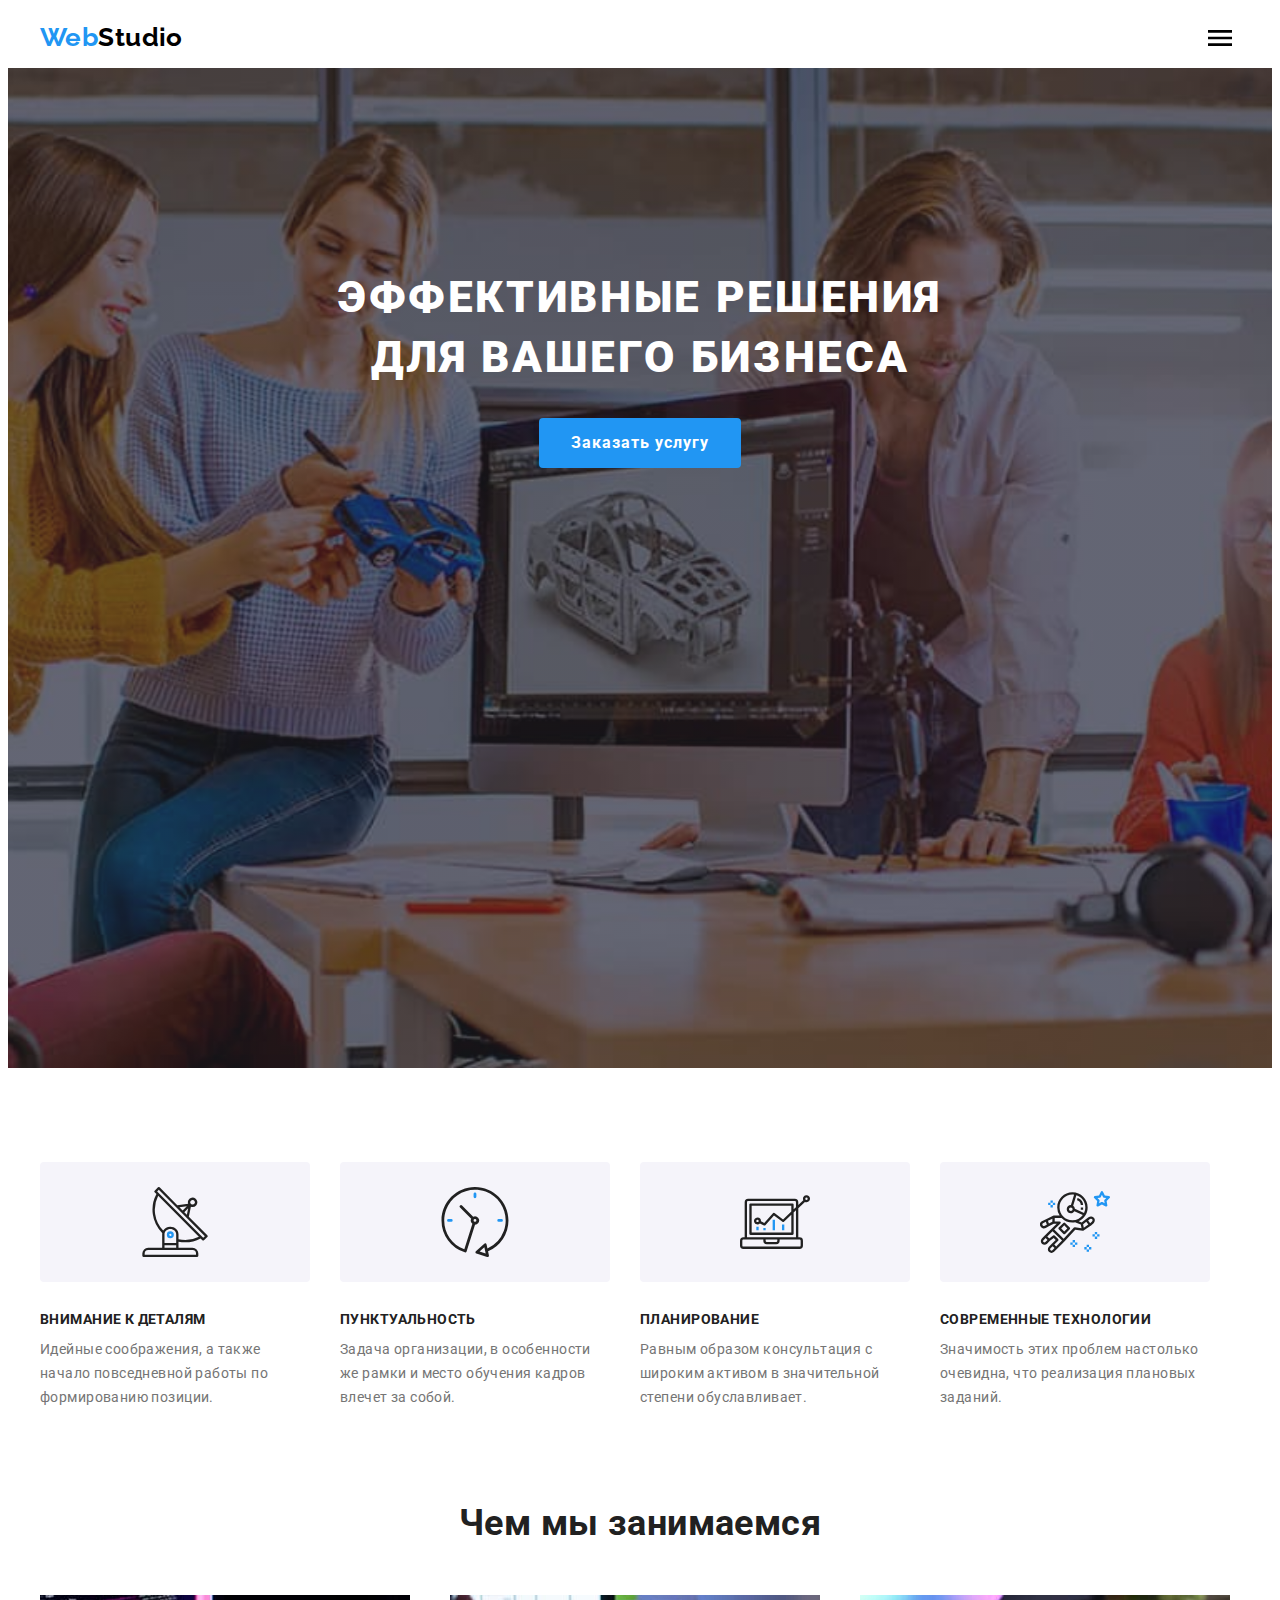
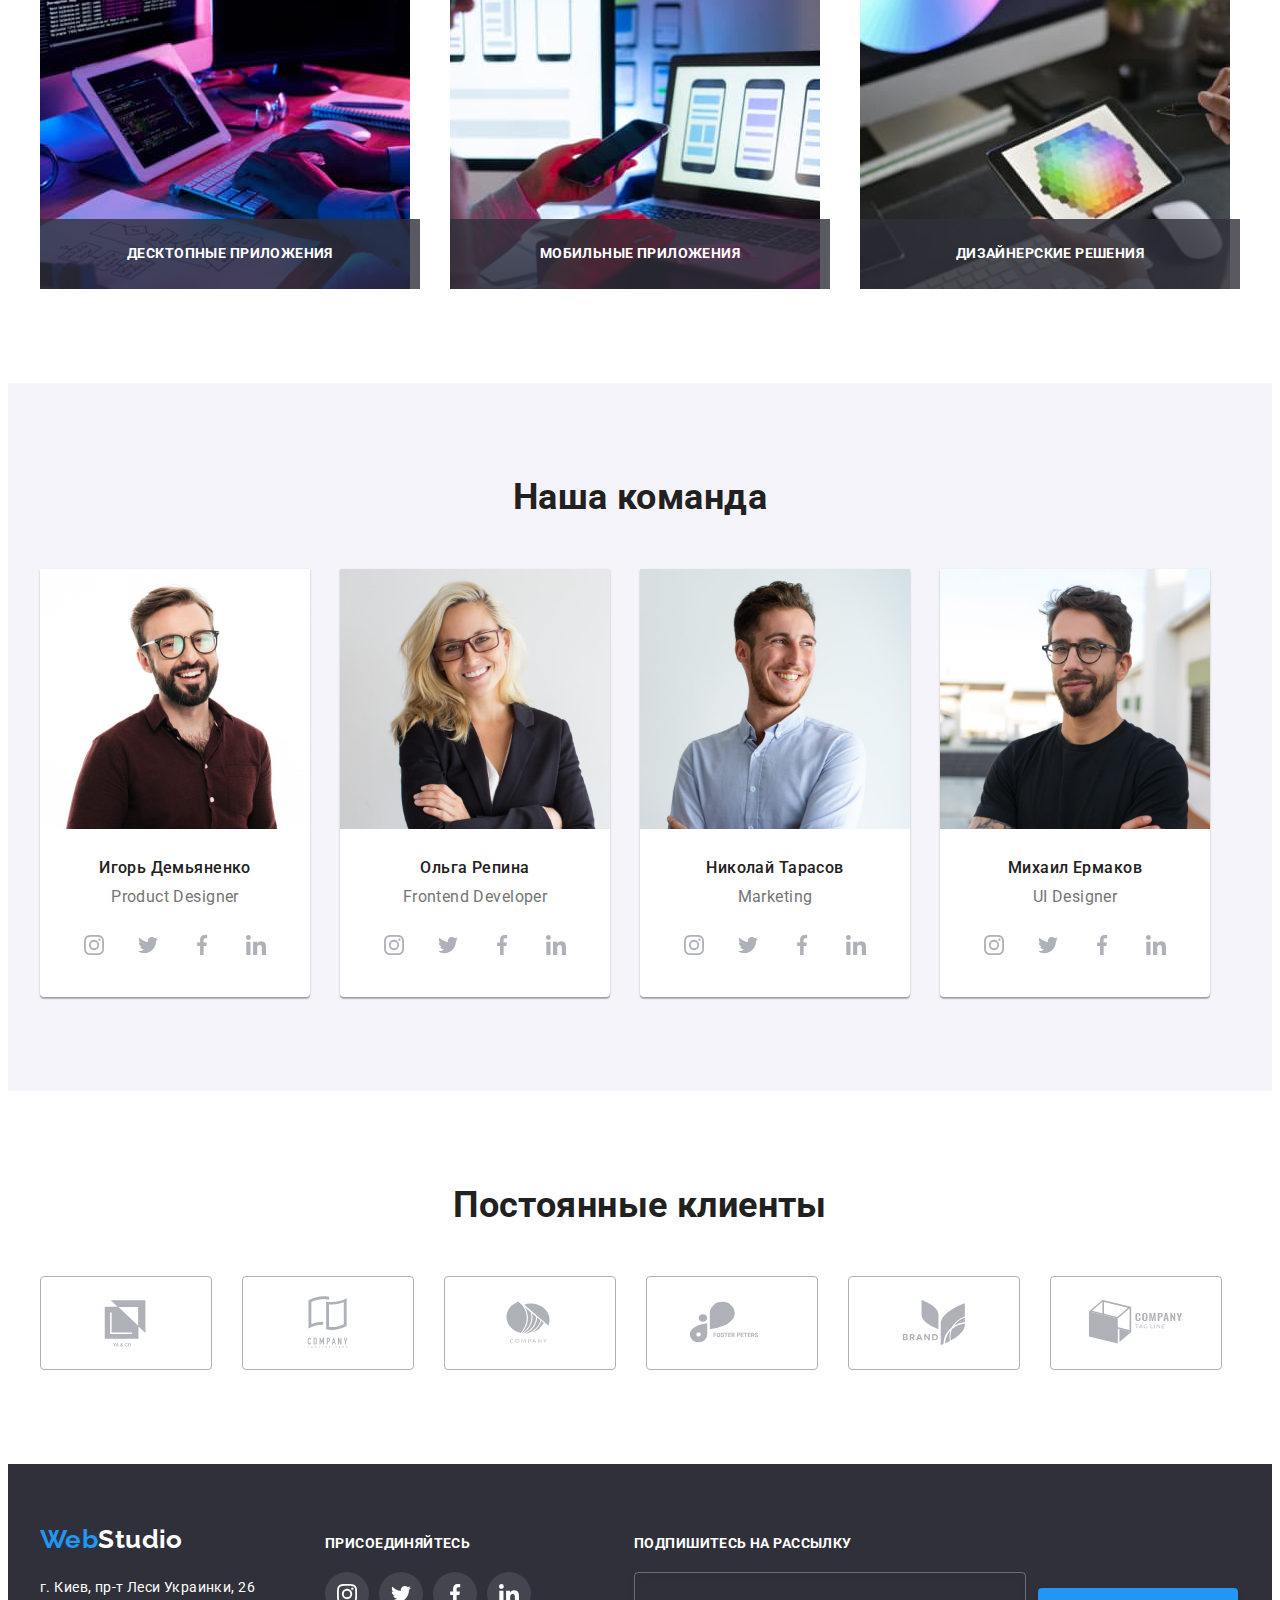
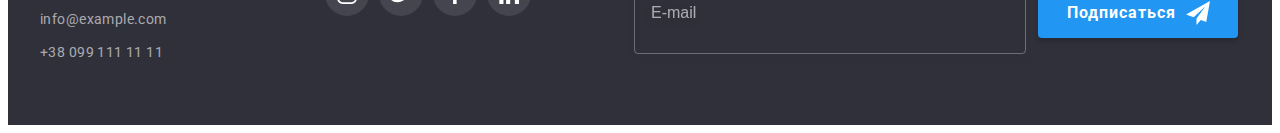
==== commit bdb8ee68: "Оформление мобильного меню" ====
--- a/index.html
+++ b/index.html
@@ -17,41 +17,73 @@
         <!-- Шапка сайта -->
         <header class="page-header">
             <div class="container page-header__container">
-                <a href="" lang="en" class="logo link">Web<span class="page-header__logo">Studio</span></a>
-                <button type="button" class="menu-button" aria-expanded="false" aria-controls="menu-container" data-menu-button>
-                    <svg width="40" height="40" aria-label="Переключатель мобильного меню">
-                        <use class="icon-cross" href="./images/icons.svg#cross"></use>
-                        <use class="icon-menu" href="./images/icons.svg#menu"></use>
-                    </svg>
-                </button>
-                <nav class="menu-container" id="menu-container" data-menu>
-                    <nav class="main-nav">
-                        <ul class="site-nav list">
-                            <li class="site-nav__item"><a href="./index.html"
-                                    class="site-nav__link site-nav__link--active link">Студия</a>
-                            </li>
-                            <li class="site-nav__item"><a href="./portfolio.html" class="site-nav__link link">Портфолио</a></li>
-                            <li class="site-nav__item"><a href="" class="site-nav__link link">Контакты</a></li>
-                        </ul>
-                    </nav>
-                    <ul class="auth-nav list">
-                        <li class="auth-nav__item">
-                            <a href="mailto:info@devstudio.com" class="auth-nav__link link">
-                                <svg class="auth-nav__icon" width="16" height="12">
-                                    <use href="./images/icons.svg#envelope">
-                                    </use>
-                                </svg>
-                                info@devstudio.com</a>
-                        </li>
-                        <li class="auth-nav__item"><a href="tel:+380961111111" class="auth-nav__link link">
-                                <svg class="auth-nav__icon" width="10" height="16">
-                                    <use href="./images/icons.svg#smartphone">
-                                    </use>
-                                </svg>
-                                +38 096 111 11 11</a>
-                        </li>
+                <div class="main-nav">
+                    <a href="" lang="en" class="logo link">Web<span class="page-header__logo">Studio</span></a>
+                    <button type="button" class="menu-button" data-menu-button>
+                        <svg class="burger-icon" width="40" height="40" aria-label="Переключатель мобильного меню">
+                            <use class="icon-menu" href="./images/icons.svg#menu"></use>
+                        </svg>
+                    </button>
+                    <ul class="site-nav list">
+                        <li class="site-nav__item"><a href="./index.html"
+                                class="site-nav__link site-nav__link--active link">Студия</a></li>
+                        <li class="site-nav__item"><a href="./portfolio.html" class="site-nav__link link">Портфолио</a></li>
+                        <li class="site-nav__item"><a href="" class="site-nav__link link">Контакты</a></li>
                     </ul>
-                </nav>
+                </div>
+                <ul class="auth-nav list">
+                    <li class="auth-nav__item">
+                        <a href="mailto:info@devstudio.com" class="auth-nav__link link">
+                            <svg class="auth-nav__icon" width="16" height="12">
+                                <use href="./images/icons.svg#envelope">
+                                </use>
+                            </svg>
+                            info@devstudio.com</a>
+                    </li>
+                    <li class="auth-nav__item"><a href="tel:+380961111111" class="auth-nav__link link">
+                            <svg class="auth-nav__icon" width="10" height="16">
+                                <use href="./images/icons.svg#smartphone">
+                                </use>
+                            </svg>
+                            +38 096 111 11 11</a>
+                    </li>
+                </ul>
+            </div>
+            <div class="mobile-menu" data-menu>
+                <div class="container mobile-menu__container">
+                    <button type="button" class="mobile-menu__close-button" data-menu-close>
+                        <svg class="mobile-menu__close-icon" width="40" height="40" aria-label="Переключатель мобильного меню">
+                          <use class="icon-cross" href="./images/icons.svg#cross"></use>
+                        </svg>
+                    </button>
+                <ul class="menu-list list">
+                    <li class="menu-list__item"><a href="./index.html" class="menu-list__link menu-list__link--active link">Студия</a></li>
+                    <li class="menu-list__item"><a href="./portfolio.html" class="menu-list__link link">Портфолио</a></li>
+                    <li class="menu-list__item"><a href="" class="menu-list__link link">Контакты</a></li>
+                </ul>
+                <ul class="menu-contacts-list list">
+                    <li class="menu-contacts-list__item">
+                        <a href="tel:+380961111111" class="menu-contacts-list__link menu-contacts-list__link--accent link">+38 096 111 11 11</a>
+                    </li>
+                    <li class="menu-contacts-list__item">
+                        <a href="mailto:info@devstudio.com" class="menu-contacts-list__link link">info@devstudio.com</a>
+                    </li>
+                </ul>
+                <ul class="menu-social-list list">
+                    <li class="menu-social-list__item">
+                        <a href="" class="menu-social-list__link link">Instagram</a>
+                    </li>
+                    <li class="menu-social-list__item">
+                        <a href="" class="menu-social-list__link link">Twitter</a>
+                    </li>
+                    <li class="menu-social-list__item">
+                        <a href="" class="menu-social-list__link link">Facebook</a>
+                    </li>
+                    <li class="menu-social-list__item">
+                        <a href="" class="menu-social-list__link link">LinkedIn</a>
+                    </li>
+                </ul>
+                </div>
             </div>
         </header>
         <main>
--- a/css/main.min.css
+++ b/css/main.min.css
@@ -1,2 +1,2 @@
-.hero__button,.portfolio__button,.subscribe__button,.modal-form__button{display:inline-block;border-radius:4px;border:none;cursor:pointer;font-family:inherit;font-size:16px;text-align:center}.feature-list__icon,.worker-card__social-link,.clients-list__link,.join__link,.modal__close-button,.modal-form__checkbox{display:flex;justify-content:center;align-items:center}.feature-section,.team-section,.clients,.portfolio,.page-footer{padding-top:60px;padding-bottom:60px}.visually-hidden{position:absolute;width:1px;height:1px;margin:-1px;border:0;padding:0;white-space:nowrap;clip-path:inset(100%);clip:rect(0 0 0 0);overflow:hidden}body{color:#757575;background-color:#fff;font-family:"Roboto",sans-serif;letter-spacing:0.03em;font-size:14px;line-height:1.7}.link{text-decoration:none}.list{list-style:none}h1,h2,h3,p{margin-top:0;margin-bottom:0}ul{margin-top:0;margin-bottom:0;padding-left:0}img{display:block;max-width:100%}.container{margin-left:auto;margin-right:auto;padding-left:15px;padding-right:15px}@media screen and (min-width: 480px){.container{width:480px}}@media screen and (min-width: 768px){.container{width:768px}}@media screen and (min-width: 1200px){.container{width:1200px}}.title{font-weight:700;font-size:36px;line-height:1.16;text-align:center;margin-bottom:50px;color:#212121}.logo{color:#2196f3;font-family:"Raleway",sans-serif;font-weight:700;font-size:24px;line-height:1.17}@media screen and (min-width: 1200px){.logo{font-size:26px;line-height:1.2}}.page-header__logo{color:#000}.contacts__logo{display:flex;margin-bottom:20px}@media screen and (max-width: 1199px){.contacts__logo{justify-content:center}}.page-footer__logo{color:#fff}.menu-button{display:inline-flex;margin:0;padding:0;border:none;background-color:transparent}.icon-cross{display:none}.menu-button.is-open .icon-cross{display:block}.menu-button.is-open .icon-menu{display:none}.menu-container{display:none;position:absolute;top:100%;left:0;width:100%;background-color:tomato}.menu-container.is-open{display:block}.page-header{position:relative;border-bottom:1px solid #ececec}.page-header__container,.main-nav{display:flex;align-items:center}.site-nav{display:flex;margin-left:93px}.site-nav__item{line-height:1.14}.site-nav__item:not(:last-child){margin-right:50px}.site-nav__link{display:block;padding-top:32px;padding-bottom:32px;color:#212121;font-weight:500;letter-spacing:0.02em;transition:color 250ms cubic-bezier(0.4, 0, 0.2, 1)}.site-nav__link:hover,.site-nav__link:focus{color:#2196f3}.site-nav__link--active{position:relative;color:#2196f3}.site-nav__link--active::after{position:absolute;left:0;bottom:-1px;display:block;content:'';width:100%;height:4px;background-color:#2196f3;border-radius:2px}.auth-nav{display:flex;margin-left:auto}.auth-nav__item:not(:last-child){margin-right:50px}.auth-nav__link{display:inline-flex;align-items:center;color:inherit;font-weight:500;line-height:1.14;letter-spacing:0.02em;transition:color 250ms cubic-bezier(0.4, 0, 0.2, 1)}.auth-nav__link:hover,.auth-nav__link:focus{color:#2196f3}.auth-nav__icon{fill:currentColor;margin-right:10px;transition:fill 250ms cubic-bezier(0.4, 0, 0.2, 1)}.auth-nav__link:hover .auth-nav__icon,.auth-nav__link:focus .auth-nav__icon{fill:#2196f3}.hero{max-width:1600px;height:600px;padding-top:118px;padding-bottom:118px;margin:0 auto;background-image:linear-gradient(rgba(47,48,58,0.4), rgba(47,48,58,0.4)),url(../images/hero.jpg);background-position:center;background-repeat:no-repeat;background-size:cover;background-color:#c4c4c4;text-align:center}@media screen and (min-width: 1200px){.hero{padding-top:200px;padding-bottom:200px}}.hero__title{width:696px;margin:0 auto;margin-top:0;margin-bottom:30px;color:#fff;font-weight:900;font-size:44px;line-height:1.36;letter-spacing:0.06em;text-transform:uppercase}@media screen and (max-width: 1199px){.hero__title{font-size:26px;line-height:42px;width:360px}}.hero__button{padding:10px 32px;color:#fff;background-color:#2196f3;font-weight:700;line-height:1.9;letter-spacing:0.06em;transition:background-color 250ms cubic-bezier(0.4, 0, 0.2, 1),box-shadow 250ms cubic-bezier(0.4, 0, 0.2, 1)}.hero__button:hover,.hero__button:focus{background-color:#188ce8;box-shadow:0px 4px 4px rgba(0,0,0,0.15)}@media screen and (min-width: 1200px){.feature-section{padding-top:94px;padding-bottom:47px}}@media screen and (min-width: 768px) and (max-width: 1199px){.feature-list{display:flex;flex-wrap:wrap;margin:-15px}}@media screen and (min-width: 1200px){.feature-list{display:flex}}@media screen and (max-width: 767px){.feature-list__item:not(:last-child){margin-bottom:30px}}@media screen and (min-width: 768px) and (max-width: 1199px){.feature-list__item{width:calc((100% - 4 * 15px) / 2);margin:15px}}@media screen and (min-width: 1200px){.feature-list__item{width:270px}.feature-list__item:not(:last-child){margin-right:30px}}.feature-list__icon{height:120px;background-color:#f5f4fa;border-radius:4px;margin-bottom:30px}.feature-list__title{margin-bottom:10px;font-weight:700;font-size:14px;line-height:1.14;text-transform:uppercase;color:#212121}@media screen and (max-width: 767px){.feature-list__title{text-align:center}}.occupation-section{padding-top:47px;padding-bottom:94px}@media screen and (max-width: 1199px){.occupation-section{display:none}}.works-list{display:flex;align-items:center;margin-left:-30px;margin-top:-30px}.works-list__item{position:relative;flex-basis:calc(100% / 3 - 30px);margin-left:30px;margin-top:30px}.works-list__title{position:absolute;bottom:0;left:0;width:100%;padding-top:27px;padding-bottom:27px;font-size:14px;line-height:1.14;text-align:center;text-transform:uppercase;color:#fff;background:rgba(47,48,58,0.8)}.team-section{text-align:center;background-color:#f5f4fa}@media screen and (min-width: 1200px){.team-section{padding-top:94px;padding-bottom:94px}}@media screen and (max-width: 1199px){.team-section__title{margin-bottom:30px;font-size:28px;line-height:1.17}}@media screen and (min-width: 768px){.workers-list{display:flex;flex-wrap:wrap}}@media screen and (min-width: 768px) and (max-width: 1199px){.workers-list{margin:-15px}}.worker-card{background-color:#fff;box-shadow:0px 1px 3px rgba(0,0,0,0.12),0px 1px 1px rgba(0,0,0,0.14),0px 2px 1px rgba(0,0,0,0.2);border-radius:0px 0px 4px 4px}@media screen and (max-width: 767px){.worker-card:not(:last-child){margin-bottom:30px}}@media screen and (min-width: 768px) and (max-width: 1199px){.worker-card{width:calc((100% - 4 * 15px) / 2);margin:15px}}@media screen and (min-width: 1200px){.worker-card:not(:last-child){margin-right:30px}}.worker-card__photo{width:450px;height:460px}@media screen and (min-width: 768px){.worker-card__photo{width:354px;height:374px}}@media screen and (min-width: 1200px){.worker-card__photo{width:270px;height:260px}}.worker-card__info{padding:30px 122px 24px}@media screen and (min-width: 768px) and (max-width: 1199px){.worker-card__info{padding:30px 74px 24px}}@media screen and (min-width: 1200px){.worker-card__info{padding:30px 32px}}.worker-card__name{margin-bottom:10px;font-weight:500;font-size:16px;line-height:1.18;color:#212121}.worker-card__position{font-size:16px;line-height:1.18;margin-bottom:16px}.worker-card__social-list{display:flex;justify-content:space-around}.worker-card__social-list-item:not(:last-child){margin-right:10px}.worker-card__social-link{width:44px;height:44px;border-radius:50%;transition:background-color 250ms cubic-bezier(0.4, 0, 0.2, 1)}.worker-card__social-link:hover,.worker-card__social-link:focus{border-radius:50%;background-color:#2196f3}.worker-card__social-link-icon{fill:#afb1b8;transition:fill 250ms cubic-bezier(0.4, 0, 0.2, 1)}.worker-card__social-link:hover .worker-card__social-link-icon,.worker-card__social-link:focus .worker-card__social-link-icon{fill:#fff}@media screen and (min-width: 1200px){.clients{padding-top:94px;padding-bottom:94px}}@media screen and (max-width: 1199px){.clients__title{margin-bottom:30px;font-size:28px;line-height:1.17}}.clients-list{display:flex}@media screen and (max-width: 1199px){.clients-list{flex-wrap:wrap;margin:-15px}}@media screen and (max-width: 767px){.clients-list__item{width:calc((100% - 4 * 15px) / 2);margin:15px}}@media screen and (min-width: 768px) and (max-width: 1199px){.clients-list__item{width:calc((100% - 6 * 15px) / 3);margin:15px}}@media screen and (min-width: 1200px){.clients-list__item:not(:last-child){margin-right:30px}}.clients-list__link{border:1px solid #afb1b8;height:92px;border-radius:4px;transition:border 250ms cubic-bezier(0.4, 0, 0.2, 1)}@media screen and (min-width: 1200px){.clients-list__link{width:170px}}.clients-list__link:hover,.clients-list__link:focus{border:1px solid #2196f3}.clients-list__icon{fill:#afb1b8;transition:fill 250ms cubic-bezier(0.4, 0, 0.2, 1)}.clients-list__link:hover .clients-list__icon,.clients-list__link:focus .clients-list__icon{fill:#2196f3}@media screen and (min-width: 1200px){.portfolio{padding-top:94px;padding-bottom:94px}}.portfolio__filter-list{display:flex;align-items:center;flex-wrap:wrap;margin-bottom:25px;margin-top:0}@media screen and (min-width: 768px){.portfolio__filter-list{justify-content:center;margin-bottom:30px}}@media screen and (min-width: 1200px){.portfolio__filter-list{margin-bottom:50px}}@media screen and (max-width: 767px){.portfolio__filter-list-item{margin-bottom:15px}}.portfolio__filter-list-item:not(:last-child){margin-right:8px}.portfolio__button{padding:6px 22px;color:#212121;background-color:#f5f4fa;font-weight:500;line-height:1.6;letter-spacing:0.03em;transition:color 250ms cubic-bezier(0.4, 0, 0.2, 1),background-color 250ms cubic-bezier(0.4, 0, 0.2, 1),box-shadow 250ms cubic-bezier(0.4, 0, 0.2, 1)}.portfolio__button:hover,.portfolio__button:focus{color:#fff;background-color:#2196f3;box-shadow:0px 3px 1px rgba(0,0,0,0.1),0px 1px 2px rgba(0,0,0,0.08),0px 2px 2px rgba(0,0,0,0.12)}@media screen and (min-width: 768px){.grid{display:flex;flex-wrap:wrap;margin:-15px}}.grid__item{transition:box-shadow 250ms cubic-bezier(0.4, 0, 0.2, 1)}@media screen and (max-width: 767px){.grid__item:not(:last-child){margin-bottom:30px}}@media screen and (min-width: 768px) and (max-width: 1199px){.grid__item{width:calc((100% - 4 * 15px) / 2);margin:15px}}@media screen and (min-width: 1200px){.grid__item{width:calc((100% - 6 * 15px) / 3);margin:15px}}.grid__item:hover,.grid__item:focus{box-shadow:0px 1px 1px rgba(0,0,0,0.12),0px 4px 4px rgba(0,0,0,0.06),1px 4px 6px rgba(0,0,0,0.16)}.card__link{color:#757575}.card__thumb{position:relative;overflow:hidden}.card__img{width:450px;height:294px}@media screen and (min-width: 768px){.card__img{width:354px}}@media screen and (min-width: 1200px){.card__img{width:370px}}.card__overlay{position:absolute;left:0;bottom:0;width:100%;height:100%;background:rgba(33,150,243,0.9);transform:translateY(100%);transition:transform 250ms cubic-bezier(0.4, 0, 0.2, 1)}.card__link:hover .card__overlay,.card__link:focus .card__overlay{transform:translateY(0)}.card__text{padding:77px 24px;font-size:18px;line-height:1.5;color:#fff}@media screen and (min-width: 768px){.card__text{padding:49px 24px}}@media screen and (min-width: 1200px){.card__text{padding:63px 24px}}.card__content{border:1px solid #eee;padding:20px 24px;border-top:none}@media screen and (min-width: 768px) and (max-width: 1199px){.card__content--first{padding-bottom:56px}}.card__title{margin-bottom:4px;font-weight:700;font-size:18px;line-height:2;letter-spacing:0.06em;color:#212121}.card__type{font-size:16px;line-height:1.87}.page-footer{background-color:#2f303a}@media screen and (max-width: 1199px){.page-footer__container{text-align:center}}@media screen and (min-width: 1200px){.page-footer__container{display:flex;align-items:baseline}}@media screen and (min-width: 768px){.page-footer__wrapper{display:flex}}@media screen and (min-width: 1200px){.page-footer__wrapper{align-items:baseline}}@media screen and (min-width: 768px) and (max-width: 1199px){.contacts{margin-left:61px;margin-right:165px}}@media screen and (min-width: 1200px){.contacts{margin-right:70px}}.address{display:flex;flex-direction:column;font-style:normal}@media screen and (max-width: 1199px){.address{margin-bottom:60px}}.address__location{margin-bottom:8px;color:#fff}@media screen and (min-width: 1200px){.address__location{margin-bottom:9px}}.address__mail{margin-bottom:8px}@media screen and (min-width: 1200px){.address__mail{margin-bottom:9px}}.address__item{color:rgba(255,255,255,0.6);font-style:normal;transition:color 250ms cubic-bezier(0.4, 0, 0.2, 1)}.address__item:hover,.address__item:focus{color:#2196f3}@media screen and (min-width: 1200px){.join{margin-right:93px}}.page-footer__title{margin-bottom:20px;font-size:14px;line-height:1.14;text-transform:uppercase;color:#fff}.join__list{display:flex}@media screen and (max-width: 1199px){.join__list{justify-content:center;margin-bottom:60px}}.join__item{margin-right:10px}.join__link{width:44px;height:44px;background:rgba(255,255,255,0.1);border-radius:50%;transition:background-color 250ms cubic-bezier(0.4, 0, 0.2, 1)}.join__link:hover,.join__link:focus{border-radius:50%;background-color:#2196f3}.join__icon{fill:#fff}@media screen and (min-width: 1200px){.subscribe{padding-top:12px}}@media screen and (min-width: 1200px){.subscribe__info{display:flex;align-items:center}}.subscribe__input{border:1px solid rgba(255,255,255,0.3);width:100%;height:50px;padding:15px 16px;margin-bottom:20px;font-size:16px;line-height:1.25;background:transparent;color:rgba(255,255,255,0.6);filter:drop-shadow(0px 4px 4px rgba(0,0,0,0.15));border-radius:4px}@media screen and (min-width: 768px){.subscribe__input{width:450px}}@media screen and (min-width: 1200px){.subscribe__input{width:358px;margin-right:12px;margin-bottom:0}}.subscribe__input::placeholder{font-size:16px;color:rgba(255,255,255,0.6)}.subscribe__button{margin:0 auto;display:flex;align-items:center;padding:10px 28px 10px 29px;background-color:#2196f3;box-shadow:0px 4px 4px rgba(0,0,0,0.15);transition:background-color 250ms cubic-bezier(0.4, 0, 0.2, 1)}.subscribe__button:hover,.subscribe__button:focus{background-color:#188ce8}.subscribe__text{font-weight:700;line-height:1.9;letter-spacing:0.06em;margin-right:10px;color:#fff}.backdrop{position:fixed;left:0;top:0;opacity:1;transition:opacity 250ms cubic-bezier(0.4, 0, 0.2, 1),visibility 250ms cubic-bezier(0.4, 0, 0.2, 1);width:100vw;height:100vh;z-index:100;background-color:rgba(0,0,0,0.2)}.backdrop.is-hidden{visibility:hidden;opacity:0;pointer-events:none}.modal{position:absolute;top:50%;left:50%;opacity:1;transform:translate(-50%, -50%) scale(1);transition:transform 250ms cubic-bezier(0.4, 0, 0.2, 1),opacity 250ms cubic-bezier(0.4, 0, 0.2, 1);padding:40px;background:#fff;box-shadow:0px 1px 3px rgba(0,0,0,0.12),0px 1px 1px rgba(0,0,0,0.14),0px 2px 1px rgba(0,0,0,0.2);border-radius:4px}@media screen and (min-width: 480px){.modal{width:450px}}@media screen and (min-width: 1200px){.modal{width:528px;height:581px}}.backdrop.is-hidden .modal{opacity:0;transform:translate(-50%, -50%) scale(1.5)}.modal__close-button{border:1px solid rgba(0,0,0,0.1);position:absolute;top:8px;right:8px;cursor:pointer;width:30px;height:30px;padding:0;background-color:#fff;border-radius:50%}.modal__close-icon{fill:currentColor;transition:fill 250ms cubic-bezier(0.4, 0, 0.2, 1)}.modal__close-button:hover .modal__close-icon,.modal__close-button:focus .modal__close-icon{fill:#2196f3}.modal-form{display:flex;flex-direction:column}.modal-form__title{margin-bottom:12px;font-size:20px;line-height:1.5;text-align:center;color:#212121}@media screen and (min-width: 1200px){.modal-form__title{line-height:1.15}}.modal-form__field{margin-bottom:10px}.modal-form__label{display:block;margin-bottom:4px;font-size:12px;line-height:1.17;letter-spacing:0.01em}.modal-form__items{position:relative}.modal-form__input{border:1px solid rgba(33,33,33,0.2);width:100%;padding:11px 12px 11px 42px;transition:border 250ms cubic-bezier(0.4, 0, 0.2, 1);border-radius:4px}.modal-form__field:focus-within .modal-form__input{outline:#2196f3;border:1px solid #2196f3}.modal-form__icon{position:absolute;left:12px;top:50%;transform:translateY(-50%);fill:#212121;transition:fill 250ms cubic-bezier(0.4, 0, 0.2, 1)}.modal-form__field:focus-within .modal-form__icon{fill:#2196f3}.modal-form__comment{margin-bottom:20px}.modal-form__textarea{border:1px solid rgba(33,33,33,0.2);width:100%;height:120px;resize:none;padding:12px 16px;border-radius:4px;transition:border 250ms cubic-bezier(0.4, 0, 0.2, 1)}.modal-form__textarea::placeholder{font-size:14px;line-height:1.14;letter-spacing:0.01em;color:rgba(117,117,117,0.5)}.modal-form__comment:focus-within>.modal-form__textarea{outline:#2196f3;border:1px solid #2196f3}.modal-form__checkbox{margin-bottom:30px}.modal-form__checkbox-input{position:absolute;width:1px;height:1px;margin:-1px;border:0;padding:0;clip:rect(0 0 0 0);overflow:hidden}.modal-form__checkbox-icon{width:16px;height:15px;border:2px solid #212121;border-radius:2px;margin-right:7px}.modal-form__checkbox-input:checked+.modal-form__checkbox-icon{background-image:url(../images/icon-check.svg);background-size:contain;background-origin:border-box;border-color:#2196f3;background-color:#2196f3}.modal-form__checkbox-input:focus+.modal-form__checkbox-icon{border-color:#2196f3}@media screen and (max-width: 1199px){.modal-form__checkbox-text{font-size:12px;line-height:14px}}.modal-form__policy-link{color:#2196f3}.modal-form__button{padding:10px 55px 10px 56px;margin:0 auto;color:#fff;background-color:#2196f3;box-shadow:0px 4px 4px rgba(0,0,0,0.15);transition:background-color 250ms cubic-bezier(0.4, 0, 0.2, 1);font-weight:700;line-height:1.88;letter-spacing:0.06em}.modal-form__button:hover,.modal-form__button:focus{background-color:#188ce8}
+.hero__button,.portfolio__button,.subscribe__button,.modal-form__button{display:inline-block;border-radius:4px;border:none;cursor:pointer;font-family:inherit;font-size:16px;text-align:center}.feature-list__icon,.worker-card__social-link,.clients-list__link,.join__link,.modal__close-button,.modal-form__checkbox{display:flex;justify-content:center;align-items:center}.feature-section,.team-section,.clients,.portfolio,.page-footer{padding-top:60px;padding-bottom:60px}.visually-hidden{position:absolute;width:1px;height:1px;margin:-1px;border:0;padding:0;white-space:nowrap;clip-path:inset(100%);clip:rect(0 0 0 0);overflow:hidden}body{color:#757575;background-color:#fff;font-family:"Roboto",sans-serif;letter-spacing:0.03em;font-size:14px;line-height:1.7}.link{text-decoration:none}.list{list-style:none}h1,h2,h3,p{margin-top:0;margin-bottom:0}ul{margin-top:0;margin-bottom:0;padding-left:0}img{display:block;max-width:100%}.container{margin-left:auto;margin-right:auto;padding-left:15px;padding-right:15px}@media screen and (min-width: 480px){.container{width:480px}}@media screen and (min-width: 768px){.container{width:768px}}@media screen and (min-width: 1200px){.container{width:1200px}}.title{font-weight:700;font-size:36px;line-height:1.16;text-align:center;margin-bottom:50px;color:#212121}.mobile-menu{position:fixed;top:0;left:0;width:100vw;height:100vh;overflow:auto;background-color:#fff;opacity:0;visibility:hidden;pointer-events:none}.mobile-menu.is-open{opacity:1;visibility:visible;pointer-events:auto}.mobile-menu__container{position:relative;padding-top:48px;padding-bottom:48px;padding-left:40px}.mobile-menu__close-button{height:40px;position:absolute;top:10px;right:15px;padding:0;border:none;background-color:transparent}.mobile-menu__close-icon{fill:currentColor;transition:fill 250ms cubic-bezier(0.4, 0, 0.2, 1)}.mobile-menu__close-button:hover .mobile-menu__close-icon,.mobile-menu__close-button:focus .mobile-menu__close-icon{fill:#2196f3}.menu-list__item:not(:last-child),.menu-contacts-list__item:not(:last-child){margin-bottom:32px}.menu-list{margin-bottom:302px}.menu-contacts-list{margin-bottom:64px}.menu-list__link{font-weight:500;font-size:40px;line-height:1.17;letter-spacing:0.02em;color:#212121}.menu-list__link--active{color:#2196f3}.menu-contacts-list__link{font-weight:500;font-size:24px;line-height:1.17;letter-spacing:0.02em;color:#757575}.menu-contacts-list__link--accent{font-size:34px;line-height:1.17;color:#2196f3}.menu-social-list{display:flex}.menu-social-list__item:not(:last-child){padding-right:10px;margin-right:10px;border-right:1px solid rgba(33,33,33,0.2)}.menu-social-list__link{font-weight:500;font-size:18px;line-height:1.2;letter-spacing:0.02em;color:#2196f3}.logo{color:#2196f3;font-family:"Raleway",sans-serif;font-weight:700;font-size:24px;line-height:1.17}@media screen and (min-width: 1200px){.logo{font-size:26px;line-height:1.2}}.page-header__logo{color:#000}.contacts__logo{display:flex;margin-bottom:20px}@media screen and (max-width: 1199px){.contacts__logo{justify-content:center}}.page-footer__logo{color:#fff}.site-nav{display:none}.auth-nav{display:none}.page-header{padding-top:10px;padding-bottom:10px}.main-nav{display:flex;justify-content:space-between;align-items:center}.menu-button{display:inline-flex;padding:0;border:none;background-color:transparent}.burger-icon{fill:currentColor;transition:fill 250ms cubic-bezier(0.4, 0, 0.2, 1)}.menu-button:hover .burger-icon,.menu-button:focus .burger-icon{fill:#2196f3}.hero{max-width:1600px;height:600px;padding-top:118px;padding-bottom:118px;margin:0 auto;background-image:linear-gradient(rgba(47,48,58,0.4), rgba(47,48,58,0.4)),url(../images/hero.jpg);background-position:center;background-repeat:no-repeat;background-size:cover;background-color:#c4c4c4;text-align:center}@media screen and (min-width: 1200px){.hero{padding-top:200px;padding-bottom:200px}}.hero__title{width:696px;margin:0 auto;margin-top:0;margin-bottom:30px;color:#fff;font-weight:900;font-size:44px;line-height:1.36;letter-spacing:0.06em;text-transform:uppercase}@media screen and (max-width: 1199px){.hero__title{font-size:26px;line-height:42px;width:360px}}.hero__button{padding:10px 32px;color:#fff;background-color:#2196f3;font-weight:700;line-height:1.9;letter-spacing:0.06em;transition:background-color 250ms cubic-bezier(0.4, 0, 0.2, 1),box-shadow 250ms cubic-bezier(0.4, 0, 0.2, 1)}.hero__button:hover,.hero__button:focus{background-color:#188ce8;box-shadow:0px 4px 4px rgba(0,0,0,0.15)}@media screen and (min-width: 1200px){.feature-section{padding-top:94px;padding-bottom:47px}}@media screen and (min-width: 768px) and (max-width: 1199px){.feature-list{display:flex;flex-wrap:wrap;margin:-15px}}@media screen and (min-width: 1200px){.feature-list{display:flex}}@media screen and (max-width: 767px){.feature-list__item:not(:last-child){margin-bottom:30px}}@media screen and (min-width: 768px) and (max-width: 1199px){.feature-list__item{width:calc((100% - 4 * 15px) / 2);margin:15px}}@media screen and (min-width: 1200px){.feature-list__item{width:270px}.feature-list__item:not(:last-child){margin-right:30px}}.feature-list__icon{height:120px;background-color:#f5f4fa;border-radius:4px;margin-bottom:30px}.feature-list__title{margin-bottom:10px;font-weight:700;font-size:14px;line-height:1.14;text-transform:uppercase;color:#212121}@media screen and (max-width: 767px){.feature-list__title{text-align:center}}.occupation-section{padding-top:47px;padding-bottom:94px}@media screen and (max-width: 1199px){.occupation-section{display:none}}.works-list{display:flex;align-items:center;margin-left:-30px;margin-top:-30px}.works-list__item{position:relative;flex-basis:calc(100% / 3 - 30px);margin-left:30px;margin-top:30px}.works-list__title{position:absolute;bottom:0;left:0;width:100%;padding-top:27px;padding-bottom:27px;font-size:14px;line-height:1.14;text-align:center;text-transform:uppercase;color:#fff;background:rgba(47,48,58,0.8)}.team-section{text-align:center;background-color:#f5f4fa}@media screen and (min-width: 1200px){.team-section{padding-top:94px;padding-bottom:94px}}@media screen and (max-width: 1199px){.team-section__title{margin-bottom:30px;font-size:28px;line-height:1.17}}@media screen and (min-width: 768px){.workers-list{display:flex;flex-wrap:wrap}}@media screen and (min-width: 768px) and (max-width: 1199px){.workers-list{margin:-15px}}.worker-card{background-color:#fff;box-shadow:0px 1px 3px rgba(0,0,0,0.12),0px 1px 1px rgba(0,0,0,0.14),0px 2px 1px rgba(0,0,0,0.2);border-radius:0px 0px 4px 4px}@media screen and (max-width: 767px){.worker-card:not(:last-child){margin-bottom:30px}}@media screen and (min-width: 768px) and (max-width: 1199px){.worker-card{width:calc((100% - 4 * 15px) / 2);margin:15px}}@media screen and (min-width: 1200px){.worker-card:not(:last-child){margin-right:30px}}.worker-card__photo{width:450px;height:460px}@media screen and (min-width: 768px){.worker-card__photo{width:354px;height:374px}}@media screen and (min-width: 1200px){.worker-card__photo{width:270px;height:260px}}.worker-card__info{padding:30px 122px 24px}@media screen and (min-width: 768px) and (max-width: 1199px){.worker-card__info{padding:30px 74px 24px}}@media screen and (min-width: 1200px){.worker-card__info{padding:30px 32px}}.worker-card__name{margin-bottom:10px;font-weight:500;font-size:16px;line-height:1.18;color:#212121}.worker-card__position{font-size:16px;line-height:1.18;margin-bottom:16px}.worker-card__social-list{display:flex;justify-content:space-around}.worker-card__social-list-item:not(:last-child){margin-right:10px}.worker-card__social-link{width:44px;height:44px;border-radius:50%;transition:background-color 250ms cubic-bezier(0.4, 0, 0.2, 1)}.worker-card__social-link:hover,.worker-card__social-link:focus{border-radius:50%;background-color:#2196f3}.worker-card__social-link-icon{fill:#afb1b8;transition:fill 250ms cubic-bezier(0.4, 0, 0.2, 1)}.worker-card__social-link:hover .worker-card__social-link-icon,.worker-card__social-link:focus .worker-card__social-link-icon{fill:#fff}@media screen and (min-width: 1200px){.clients{padding-top:94px;padding-bottom:94px}}@media screen and (max-width: 1199px){.clients__title{margin-bottom:30px;font-size:28px;line-height:1.17}}.clients-list{display:flex}@media screen and (max-width: 1199px){.clients-list{flex-wrap:wrap;margin:-15px}}@media screen and (max-width: 767px){.clients-list__item{width:calc((100% - 4 * 15px) / 2);margin:15px}}@media screen and (min-width: 768px) and (max-width: 1199px){.clients-list__item{width:calc((100% - 6 * 15px) / 3);margin:15px}}@media screen and (min-width: 1200px){.clients-list__item:not(:last-child){margin-right:30px}}.clients-list__link{border:1px solid #afb1b8;height:92px;border-radius:4px;transition:border 250ms cubic-bezier(0.4, 0, 0.2, 1)}@media screen and (min-width: 1200px){.clients-list__link{width:170px}}.clients-list__link:hover,.clients-list__link:focus{border:1px solid #2196f3}.clients-list__icon{fill:#afb1b8;transition:fill 250ms cubic-bezier(0.4, 0, 0.2, 1)}.clients-list__link:hover .clients-list__icon,.clients-list__link:focus .clients-list__icon{fill:#2196f3}@media screen and (min-width: 1200px){.portfolio{padding-top:94px;padding-bottom:94px}}.portfolio__filter-list{display:flex;align-items:center;flex-wrap:wrap;margin-bottom:25px;margin-top:0}@media screen and (min-width: 768px){.portfolio__filter-list{justify-content:center;margin-bottom:30px}}@media screen and (min-width: 1200px){.portfolio__filter-list{margin-bottom:50px}}@media screen and (max-width: 767px){.portfolio__filter-list-item{margin-bottom:15px}}.portfolio__filter-list-item:not(:last-child){margin-right:8px}.portfolio__button{padding:6px 22px;color:#212121;background-color:#f5f4fa;font-weight:500;line-height:1.6;letter-spacing:0.03em;transition:color 250ms cubic-bezier(0.4, 0, 0.2, 1),background-color 250ms cubic-bezier(0.4, 0, 0.2, 1),box-shadow 250ms cubic-bezier(0.4, 0, 0.2, 1)}.portfolio__button:hover,.portfolio__button:focus{color:#fff;background-color:#2196f3;box-shadow:0px 3px 1px rgba(0,0,0,0.1),0px 1px 2px rgba(0,0,0,0.08),0px 2px 2px rgba(0,0,0,0.12)}@media screen and (min-width: 768px){.grid{display:flex;flex-wrap:wrap;margin:-15px}}.grid__item{transition:box-shadow 250ms cubic-bezier(0.4, 0, 0.2, 1)}@media screen and (max-width: 767px){.grid__item:not(:last-child){margin-bottom:30px}}@media screen and (min-width: 768px) and (max-width: 1199px){.grid__item{width:calc((100% - 4 * 15px) / 2);margin:15px}}@media screen and (min-width: 1200px){.grid__item{width:calc((100% - 6 * 15px) / 3);margin:15px}}.grid__item:hover,.grid__item:focus{box-shadow:0px 1px 1px rgba(0,0,0,0.12),0px 4px 4px rgba(0,0,0,0.06),1px 4px 6px rgba(0,0,0,0.16)}.card__link{color:#757575}.card__thumb{position:relative;overflow:hidden}.card__img{width:450px;height:294px}@media screen and (min-width: 768px){.card__img{width:354px}}@media screen and (min-width: 1200px){.card__img{width:370px}}.card__overlay{position:absolute;left:0;bottom:0;width:100%;height:100%;background:rgba(33,150,243,0.9);transform:translateY(100%);transition:transform 250ms cubic-bezier(0.4, 0, 0.2, 1)}.card__link:hover .card__overlay,.card__link:focus .card__overlay{transform:translateY(0)}.card__text{padding:77px 24px;font-size:18px;line-height:1.5;color:#fff}@media screen and (min-width: 768px){.card__text{padding:49px 24px}}@media screen and (min-width: 1200px){.card__text{padding:63px 24px}}.card__content{border:1px solid #eee;padding:20px 24px;border-top:none}@media screen and (min-width: 768px) and (max-width: 1199px){.card__content--first{padding-bottom:56px}}.card__title{margin-bottom:4px;font-weight:700;font-size:18px;line-height:2;letter-spacing:0.06em;color:#212121}.card__type{font-size:16px;line-height:1.87}.page-footer{background-color:#2f303a}@media screen and (max-width: 1199px){.page-footer__container{text-align:center}}@media screen and (min-width: 1200px){.page-footer__container{display:flex;align-items:baseline}}@media screen and (min-width: 768px){.page-footer__wrapper{display:flex}}@media screen and (min-width: 1200px){.page-footer__wrapper{align-items:baseline}}@media screen and (min-width: 768px) and (max-width: 1199px){.contacts{margin-left:61px;margin-right:165px}}@media screen and (min-width: 1200px){.contacts{margin-right:70px}}.address{display:flex;flex-direction:column;font-style:normal}@media screen and (max-width: 1199px){.address{margin-bottom:60px}}.address__location{margin-bottom:8px;color:#fff}@media screen and (min-width: 1200px){.address__location{margin-bottom:9px}}.address__mail{margin-bottom:8px}@media screen and (min-width: 1200px){.address__mail{margin-bottom:9px}}.address__item{color:rgba(255,255,255,0.6);font-style:normal;transition:color 250ms cubic-bezier(0.4, 0, 0.2, 1)}.address__item:hover,.address__item:focus{color:#2196f3}@media screen and (min-width: 1200px){.join{margin-right:93px}}.page-footer__title{margin-bottom:20px;font-size:14px;line-height:1.14;text-transform:uppercase;color:#fff}.join__list{display:flex}@media screen and (max-width: 1199px){.join__list{justify-content:center;margin-bottom:60px}}.join__item{margin-right:10px}.join__link{width:44px;height:44px;background:rgba(255,255,255,0.1);border-radius:50%;transition:background-color 250ms cubic-bezier(0.4, 0, 0.2, 1)}.join__link:hover,.join__link:focus{border-radius:50%;background-color:#2196f3}.join__icon{fill:#fff}@media screen and (min-width: 1200px){.subscribe{padding-top:12px}}@media screen and (min-width: 1200px){.subscribe__info{display:flex;align-items:center}}.subscribe__input{border:1px solid rgba(255,255,255,0.3);width:100%;height:50px;padding:15px 16px;margin-bottom:20px;font-size:16px;line-height:1.25;background:transparent;color:rgba(255,255,255,0.6);filter:drop-shadow(0px 4px 4px rgba(0,0,0,0.15));border-radius:4px}@media screen and (min-width: 768px){.subscribe__input{width:450px}}@media screen and (min-width: 1200px){.subscribe__input{width:358px;margin-right:12px;margin-bottom:0}}.subscribe__input::placeholder{font-size:16px;color:rgba(255,255,255,0.6)}.subscribe__button{margin:0 auto;display:flex;align-items:center;padding:10px 28px 10px 29px;background-color:#2196f3;box-shadow:0px 4px 4px rgba(0,0,0,0.15);transition:background-color 250ms cubic-bezier(0.4, 0, 0.2, 1)}.subscribe__button:hover,.subscribe__button:focus{background-color:#188ce8}.subscribe__text{font-weight:700;line-height:1.9;letter-spacing:0.06em;margin-right:10px;color:#fff}.backdrop{position:fixed;left:0;top:0;opacity:1;transition:opacity 250ms cubic-bezier(0.4, 0, 0.2, 1),visibility 250ms cubic-bezier(0.4, 0, 0.2, 1);width:100vw;height:100vh;z-index:100;background-color:rgba(0,0,0,0.2)}.backdrop.is-hidden{visibility:hidden;opacity:0;pointer-events:none}.modal{position:absolute;top:50%;left:50%;opacity:1;transform:translate(-50%, -50%) scale(1);transition:transform 250ms cubic-bezier(0.4, 0, 0.2, 1),opacity 250ms cubic-bezier(0.4, 0, 0.2, 1);padding:40px;background:#fff;box-shadow:0px 1px 3px rgba(0,0,0,0.12),0px 1px 1px rgba(0,0,0,0.14),0px 2px 1px rgba(0,0,0,0.2);border-radius:4px}@media screen and (max-width: 1199px){.modal{width:450px}}@media screen and (min-width: 1200px){.modal{width:528px;height:581px}}.backdrop.is-hidden .modal{opacity:0;transform:translate(-50%, -50%) scale(1.5)}.modal__close-button{border:1px solid rgba(0,0,0,0.1);position:absolute;top:8px;right:8px;cursor:pointer;width:30px;height:30px;padding:0;background-color:#fff;border-radius:50%}.modal__close-icon{fill:currentColor;transition:fill 250ms cubic-bezier(0.4, 0, 0.2, 1)}.modal__close-button:hover .modal__close-icon,.modal__close-button:focus .modal__close-icon{fill:#2196f3}.modal-form{display:flex;flex-direction:column}.modal-form__title{margin-bottom:12px;font-size:20px;line-height:1.5;text-align:center;color:#212121}@media screen and (min-width: 1200px){.modal-form__title{line-height:1.15}}.modal-form__field{margin-bottom:10px}.modal-form__label{display:block;margin-bottom:4px;font-size:12px;line-height:1.17;letter-spacing:0.01em}.modal-form__items{position:relative}.modal-form__input{border:1px solid rgba(33,33,33,0.2);width:100%;padding:11px 12px 11px 42px;transition:border 250ms cubic-bezier(0.4, 0, 0.2, 1);border-radius:4px}.modal-form__field:focus-within .modal-form__input{outline:#2196f3;border:1px solid #2196f3}.modal-form__icon{position:absolute;left:12px;top:50%;transform:translateY(-50%);fill:#212121;transition:fill 250ms cubic-bezier(0.4, 0, 0.2, 1)}.modal-form__field:focus-within .modal-form__icon{fill:#2196f3}.modal-form__comment{margin-bottom:20px}.modal-form__textarea{border:1px solid rgba(33,33,33,0.2);width:100%;height:120px;resize:none;padding:12px 16px;border-radius:4px;transition:border 250ms cubic-bezier(0.4, 0, 0.2, 1)}.modal-form__textarea::placeholder{font-size:14px;line-height:1.14;letter-spacing:0.01em;color:rgba(117,117,117,0.5)}.modal-form__comment:focus-within>.modal-form__textarea{outline:#2196f3;border:1px solid #2196f3}.modal-form__checkbox{margin-bottom:30px}.modal-form__checkbox-input{position:absolute;width:1px;height:1px;margin:-1px;border:0;padding:0;clip:rect(0 0 0 0);overflow:hidden}.modal-form__checkbox-icon{width:16px;height:15px;border:2px solid #212121;border-radius:2px;margin-right:7px}.modal-form__checkbox-input:checked+.modal-form__checkbox-icon{background-image:url(../images/icon-check.svg);background-size:contain;background-origin:border-box;border-color:#2196f3;background-color:#2196f3}.modal-form__checkbox-input:focus+.modal-form__checkbox-icon{border-color:#2196f3}@media screen and (max-width: 1199px){.modal-form__checkbox-text{font-size:12px;line-height:14px}}.modal-form__policy-link{color:#2196f3}.modal-form__button{padding:10px 55px 10px 56px;margin:0 auto;color:#fff;background-color:#2196f3;box-shadow:0px 4px 4px rgba(0,0,0,0.15);transition:background-color 250ms cubic-bezier(0.4, 0, 0.2, 1);font-weight:700;line-height:1.88;letter-spacing:0.06em}.modal-form__button:hover,.modal-form__button:focus{background-color:#188ce8}
 /*# sourceMappingURL=main.min.css.map */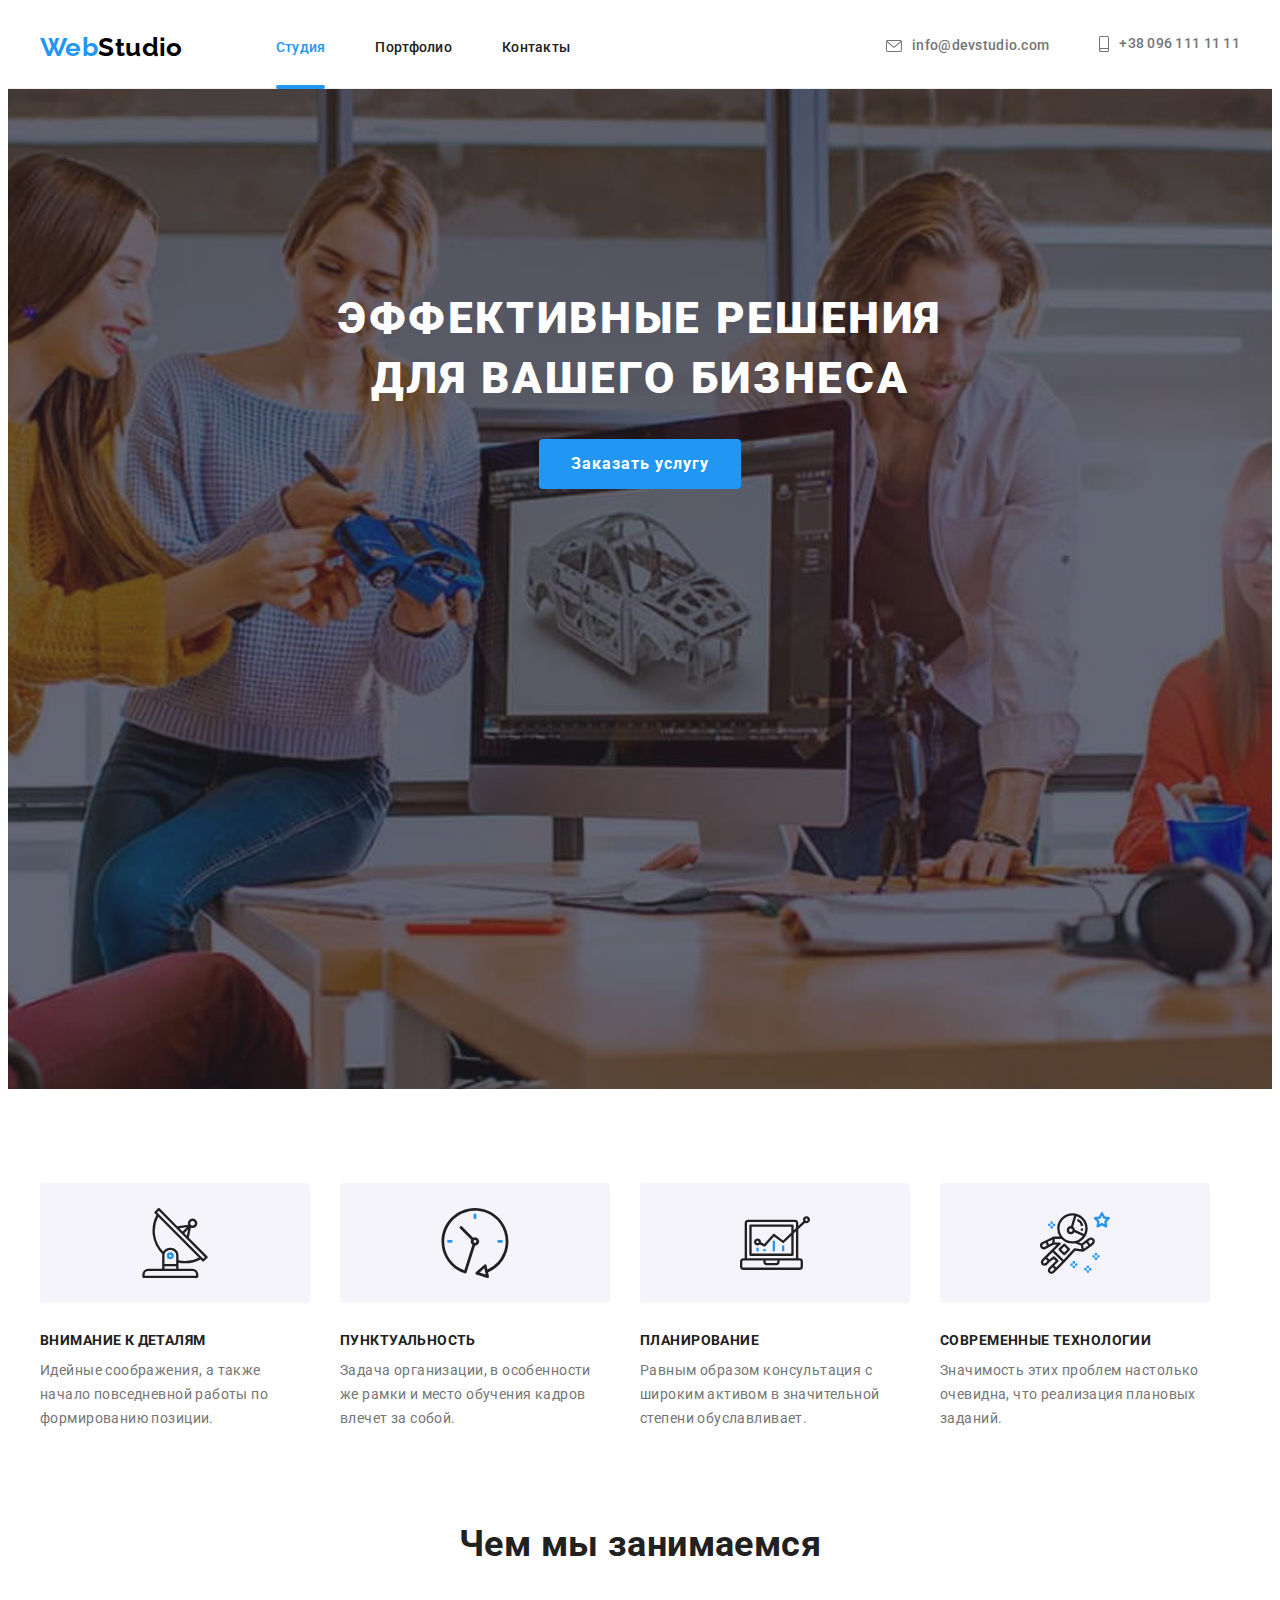
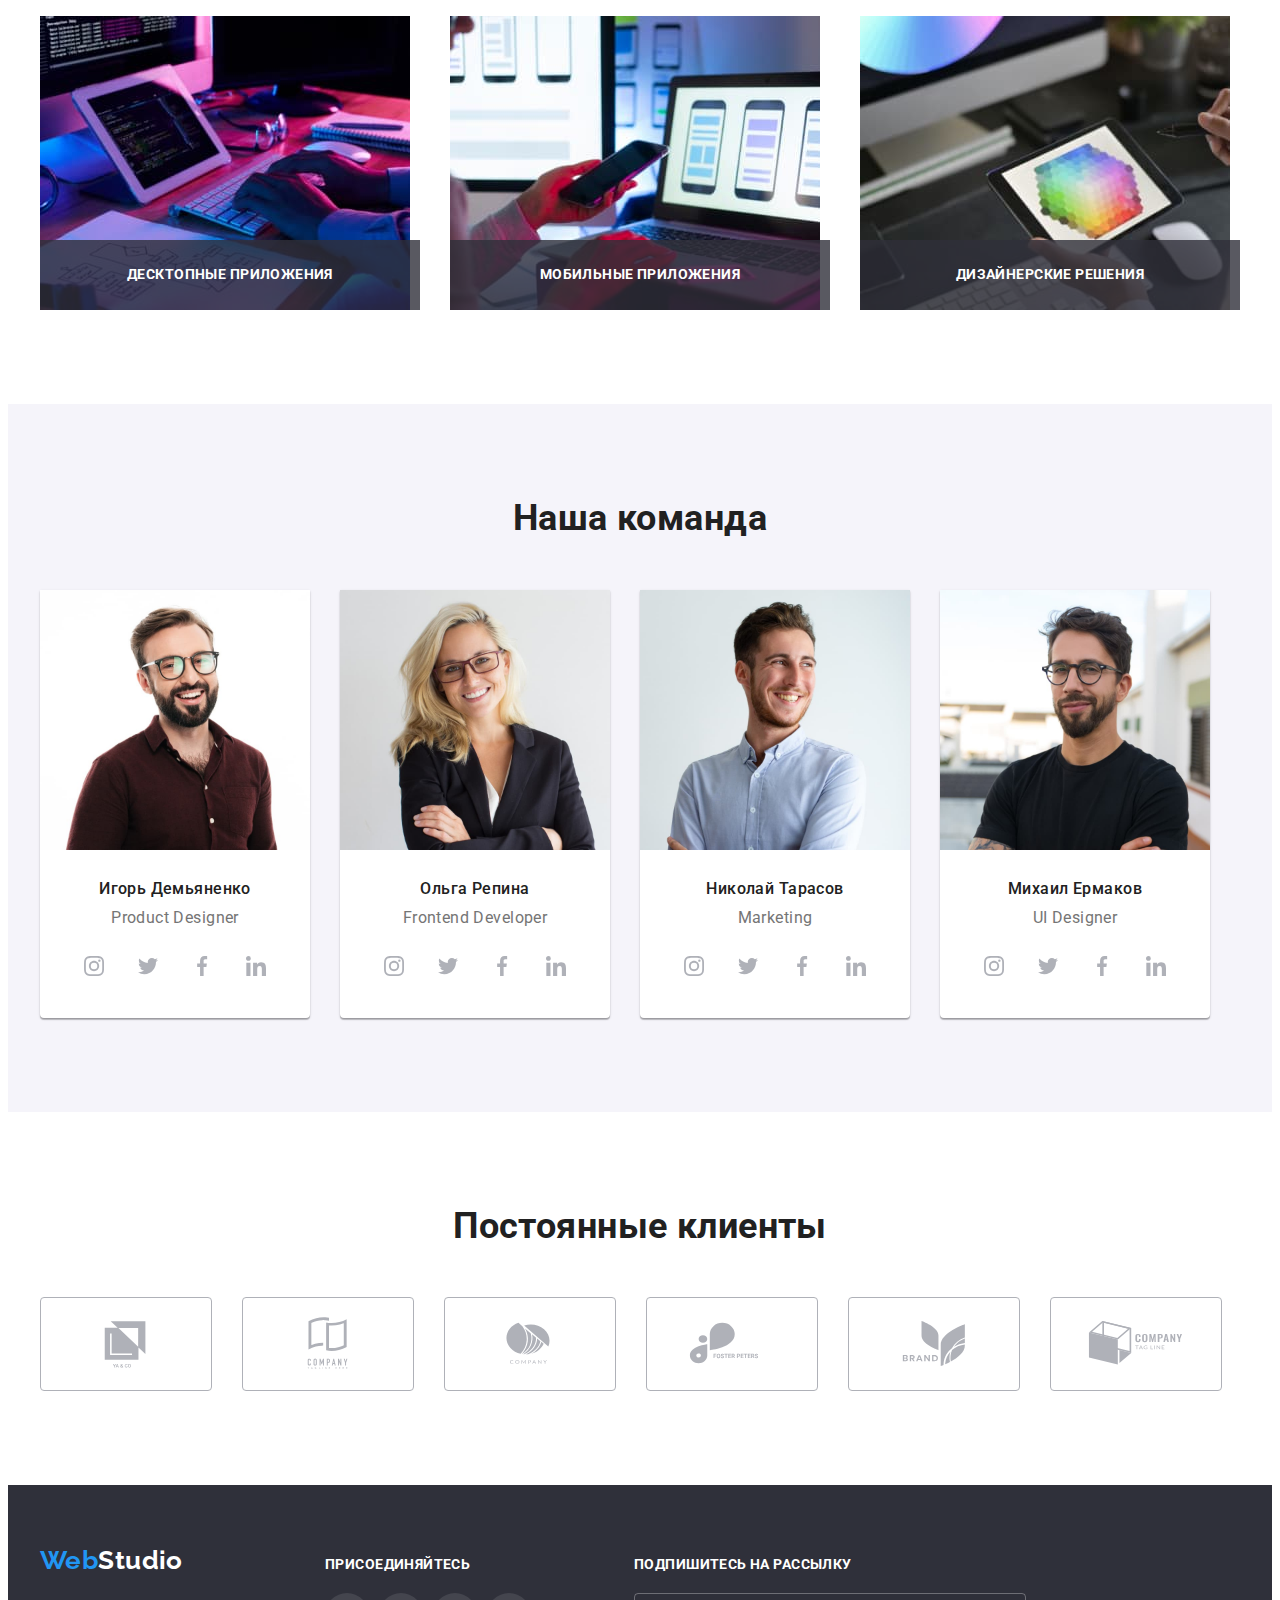
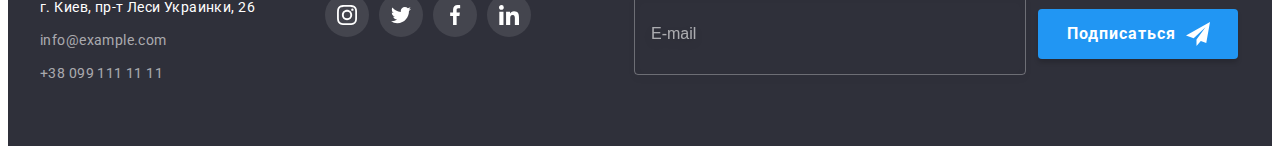
==== commit d9ed2625: "Оформление меню" ====
--- a/index.html
+++ b/index.html
@@ -34,14 +34,14 @@
                 <ul class="auth-nav list">
                     <li class="auth-nav__item">
                         <a href="mailto:info@devstudio.com" class="auth-nav__link link">
-                            <svg class="auth-nav__icon" width="16" height="12">
+                            <svg class="auth-nav__icon auth-nav__icon--envelope" width="16" height="12">
                                 <use href="./images/icons.svg#envelope">
                                 </use>
                             </svg>
                             info@devstudio.com</a>
                     </li>
                     <li class="auth-nav__item"><a href="tel:+380961111111" class="auth-nav__link link">
-                            <svg class="auth-nav__icon" width="10" height="16">
+                            <svg class="auth-nav__icon auth-nav__icon--smartphone" width="10" height="16">
                                 <use href="./images/icons.svg#smartphone">
                                 </use>
                             </svg>
--- a/css/main.min.css
+++ b/css/main.min.css
@@ -1,2 +1,2 @@
-.hero__button,.portfolio__button,.subscribe__button,.modal-form__button{display:inline-block;border-radius:4px;border:none;cursor:pointer;font-family:inherit;font-size:16px;text-align:center}.feature-list__icon,.worker-card__social-link,.clients-list__link,.join__link,.modal__close-button,.modal-form__checkbox{display:flex;justify-content:center;align-items:center}.feature-section,.team-section,.clients,.portfolio,.page-footer{padding-top:60px;padding-bottom:60px}.visually-hidden{position:absolute;width:1px;height:1px;margin:-1px;border:0;padding:0;white-space:nowrap;clip-path:inset(100%);clip:rect(0 0 0 0);overflow:hidden}body{color:#757575;background-color:#fff;font-family:"Roboto",sans-serif;letter-spacing:0.03em;font-size:14px;line-height:1.7}.link{text-decoration:none}.list{list-style:none}h1,h2,h3,p{margin-top:0;margin-bottom:0}ul{margin-top:0;margin-bottom:0;padding-left:0}img{display:block;max-width:100%}.container{margin-left:auto;margin-right:auto;padding-left:15px;padding-right:15px}@media screen and (min-width: 480px){.container{width:480px}}@media screen and (min-width: 768px){.container{width:768px}}@media screen and (min-width: 1200px){.container{width:1200px}}.title{font-weight:700;font-size:36px;line-height:1.16;text-align:center;margin-bottom:50px;color:#212121}.mobile-menu{position:fixed;top:0;left:0;width:100vw;height:100vh;overflow:auto;background-color:#fff;opacity:0;visibility:hidden;pointer-events:none}.mobile-menu.is-open{opacity:1;visibility:visible;pointer-events:auto}.mobile-menu__container{position:relative;padding-top:48px;padding-bottom:48px;padding-left:40px}.mobile-menu__close-button{height:40px;position:absolute;top:10px;right:15px;padding:0;border:none;background-color:transparent}.mobile-menu__close-icon{fill:currentColor;transition:fill 250ms cubic-bezier(0.4, 0, 0.2, 1)}.mobile-menu__close-button:hover .mobile-menu__close-icon,.mobile-menu__close-button:focus .mobile-menu__close-icon{fill:#2196f3}.menu-list__item:not(:last-child),.menu-contacts-list__item:not(:last-child){margin-bottom:32px}.menu-list{margin-bottom:302px}.menu-contacts-list{margin-bottom:64px}.menu-list__link{font-weight:500;font-size:40px;line-height:1.17;letter-spacing:0.02em;color:#212121}.menu-list__link--active{color:#2196f3}.menu-contacts-list__link{font-weight:500;font-size:24px;line-height:1.17;letter-spacing:0.02em;color:#757575}.menu-contacts-list__link--accent{font-size:34px;line-height:1.17;color:#2196f3}.menu-social-list{display:flex}.menu-social-list__item:not(:last-child){padding-right:10px;margin-right:10px;border-right:1px solid rgba(33,33,33,0.2)}.menu-social-list__link{font-weight:500;font-size:18px;line-height:1.2;letter-spacing:0.02em;color:#2196f3}.logo{color:#2196f3;font-family:"Raleway",sans-serif;font-weight:700;font-size:24px;line-height:1.17}@media screen and (min-width: 1200px){.logo{font-size:26px;line-height:1.2}}.page-header__logo{color:#000}.contacts__logo{display:flex;margin-bottom:20px}@media screen and (max-width: 1199px){.contacts__logo{justify-content:center}}.page-footer__logo{color:#fff}.site-nav{display:none}.auth-nav{display:none}.page-header{padding-top:10px;padding-bottom:10px}.main-nav{display:flex;justify-content:space-between;align-items:center}.menu-button{display:inline-flex;padding:0;border:none;background-color:transparent}.burger-icon{fill:currentColor;transition:fill 250ms cubic-bezier(0.4, 0, 0.2, 1)}.menu-button:hover .burger-icon,.menu-button:focus .burger-icon{fill:#2196f3}.hero{max-width:1600px;height:600px;padding-top:118px;padding-bottom:118px;margin:0 auto;background-image:linear-gradient(rgba(47,48,58,0.4), rgba(47,48,58,0.4)),url(../images/hero.jpg);background-position:center;background-repeat:no-repeat;background-size:cover;background-color:#c4c4c4;text-align:center}@media screen and (min-width: 1200px){.hero{padding-top:200px;padding-bottom:200px}}.hero__title{width:696px;margin:0 auto;margin-top:0;margin-bottom:30px;color:#fff;font-weight:900;font-size:44px;line-height:1.36;letter-spacing:0.06em;text-transform:uppercase}@media screen and (max-width: 1199px){.hero__title{font-size:26px;line-height:42px;width:360px}}.hero__button{padding:10px 32px;color:#fff;background-color:#2196f3;font-weight:700;line-height:1.9;letter-spacing:0.06em;transition:background-color 250ms cubic-bezier(0.4, 0, 0.2, 1),box-shadow 250ms cubic-bezier(0.4, 0, 0.2, 1)}.hero__button:hover,.hero__button:focus{background-color:#188ce8;box-shadow:0px 4px 4px rgba(0,0,0,0.15)}@media screen and (min-width: 1200px){.feature-section{padding-top:94px;padding-bottom:47px}}@media screen and (min-width: 768px) and (max-width: 1199px){.feature-list{display:flex;flex-wrap:wrap;margin:-15px}}@media screen and (min-width: 1200px){.feature-list{display:flex}}@media screen and (max-width: 767px){.feature-list__item:not(:last-child){margin-bottom:30px}}@media screen and (min-width: 768px) and (max-width: 1199px){.feature-list__item{width:calc((100% - 4 * 15px) / 2);margin:15px}}@media screen and (min-width: 1200px){.feature-list__item{width:270px}.feature-list__item:not(:last-child){margin-right:30px}}.feature-list__icon{height:120px;background-color:#f5f4fa;border-radius:4px;margin-bottom:30px}.feature-list__title{margin-bottom:10px;font-weight:700;font-size:14px;line-height:1.14;text-transform:uppercase;color:#212121}@media screen and (max-width: 767px){.feature-list__title{text-align:center}}.occupation-section{padding-top:47px;padding-bottom:94px}@media screen and (max-width: 1199px){.occupation-section{display:none}}.works-list{display:flex;align-items:center;margin-left:-30px;margin-top:-30px}.works-list__item{position:relative;flex-basis:calc(100% / 3 - 30px);margin-left:30px;margin-top:30px}.works-list__title{position:absolute;bottom:0;left:0;width:100%;padding-top:27px;padding-bottom:27px;font-size:14px;line-height:1.14;text-align:center;text-transform:uppercase;color:#fff;background:rgba(47,48,58,0.8)}.team-section{text-align:center;background-color:#f5f4fa}@media screen and (min-width: 1200px){.team-section{padding-top:94px;padding-bottom:94px}}@media screen and (max-width: 1199px){.team-section__title{margin-bottom:30px;font-size:28px;line-height:1.17}}@media screen and (min-width: 768px){.workers-list{display:flex;flex-wrap:wrap}}@media screen and (min-width: 768px) and (max-width: 1199px){.workers-list{margin:-15px}}.worker-card{background-color:#fff;box-shadow:0px 1px 3px rgba(0,0,0,0.12),0px 1px 1px rgba(0,0,0,0.14),0px 2px 1px rgba(0,0,0,0.2);border-radius:0px 0px 4px 4px}@media screen and (max-width: 767px){.worker-card:not(:last-child){margin-bottom:30px}}@media screen and (min-width: 768px) and (max-width: 1199px){.worker-card{width:calc((100% - 4 * 15px) / 2);margin:15px}}@media screen and (min-width: 1200px){.worker-card:not(:last-child){margin-right:30px}}.worker-card__photo{width:450px;height:460px}@media screen and (min-width: 768px){.worker-card__photo{width:354px;height:374px}}@media screen and (min-width: 1200px){.worker-card__photo{width:270px;height:260px}}.worker-card__info{padding:30px 122px 24px}@media screen and (min-width: 768px) and (max-width: 1199px){.worker-card__info{padding:30px 74px 24px}}@media screen and (min-width: 1200px){.worker-card__info{padding:30px 32px}}.worker-card__name{margin-bottom:10px;font-weight:500;font-size:16px;line-height:1.18;color:#212121}.worker-card__position{font-size:16px;line-height:1.18;margin-bottom:16px}.worker-card__social-list{display:flex;justify-content:space-around}.worker-card__social-list-item:not(:last-child){margin-right:10px}.worker-card__social-link{width:44px;height:44px;border-radius:50%;transition:background-color 250ms cubic-bezier(0.4, 0, 0.2, 1)}.worker-card__social-link:hover,.worker-card__social-link:focus{border-radius:50%;background-color:#2196f3}.worker-card__social-link-icon{fill:#afb1b8;transition:fill 250ms cubic-bezier(0.4, 0, 0.2, 1)}.worker-card__social-link:hover .worker-card__social-link-icon,.worker-card__social-link:focus .worker-card__social-link-icon{fill:#fff}@media screen and (min-width: 1200px){.clients{padding-top:94px;padding-bottom:94px}}@media screen and (max-width: 1199px){.clients__title{margin-bottom:30px;font-size:28px;line-height:1.17}}.clients-list{display:flex}@media screen and (max-width: 1199px){.clients-list{flex-wrap:wrap;margin:-15px}}@media screen and (max-width: 767px){.clients-list__item{width:calc((100% - 4 * 15px) / 2);margin:15px}}@media screen and (min-width: 768px) and (max-width: 1199px){.clients-list__item{width:calc((100% - 6 * 15px) / 3);margin:15px}}@media screen and (min-width: 1200px){.clients-list__item:not(:last-child){margin-right:30px}}.clients-list__link{border:1px solid #afb1b8;height:92px;border-radius:4px;transition:border 250ms cubic-bezier(0.4, 0, 0.2, 1)}@media screen and (min-width: 1200px){.clients-list__link{width:170px}}.clients-list__link:hover,.clients-list__link:focus{border:1px solid #2196f3}.clients-list__icon{fill:#afb1b8;transition:fill 250ms cubic-bezier(0.4, 0, 0.2, 1)}.clients-list__link:hover .clients-list__icon,.clients-list__link:focus .clients-list__icon{fill:#2196f3}@media screen and (min-width: 1200px){.portfolio{padding-top:94px;padding-bottom:94px}}.portfolio__filter-list{display:flex;align-items:center;flex-wrap:wrap;margin-bottom:25px;margin-top:0}@media screen and (min-width: 768px){.portfolio__filter-list{justify-content:center;margin-bottom:30px}}@media screen and (min-width: 1200px){.portfolio__filter-list{margin-bottom:50px}}@media screen and (max-width: 767px){.portfolio__filter-list-item{margin-bottom:15px}}.portfolio__filter-list-item:not(:last-child){margin-right:8px}.portfolio__button{padding:6px 22px;color:#212121;background-color:#f5f4fa;font-weight:500;line-height:1.6;letter-spacing:0.03em;transition:color 250ms cubic-bezier(0.4, 0, 0.2, 1),background-color 250ms cubic-bezier(0.4, 0, 0.2, 1),box-shadow 250ms cubic-bezier(0.4, 0, 0.2, 1)}.portfolio__button:hover,.portfolio__button:focus{color:#fff;background-color:#2196f3;box-shadow:0px 3px 1px rgba(0,0,0,0.1),0px 1px 2px rgba(0,0,0,0.08),0px 2px 2px rgba(0,0,0,0.12)}@media screen and (min-width: 768px){.grid{display:flex;flex-wrap:wrap;margin:-15px}}.grid__item{transition:box-shadow 250ms cubic-bezier(0.4, 0, 0.2, 1)}@media screen and (max-width: 767px){.grid__item:not(:last-child){margin-bottom:30px}}@media screen and (min-width: 768px) and (max-width: 1199px){.grid__item{width:calc((100% - 4 * 15px) / 2);margin:15px}}@media screen and (min-width: 1200px){.grid__item{width:calc((100% - 6 * 15px) / 3);margin:15px}}.grid__item:hover,.grid__item:focus{box-shadow:0px 1px 1px rgba(0,0,0,0.12),0px 4px 4px rgba(0,0,0,0.06),1px 4px 6px rgba(0,0,0,0.16)}.card__link{color:#757575}.card__thumb{position:relative;overflow:hidden}.card__img{width:450px;height:294px}@media screen and (min-width: 768px){.card__img{width:354px}}@media screen and (min-width: 1200px){.card__img{width:370px}}.card__overlay{position:absolute;left:0;bottom:0;width:100%;height:100%;background:rgba(33,150,243,0.9);transform:translateY(100%);transition:transform 250ms cubic-bezier(0.4, 0, 0.2, 1)}.card__link:hover .card__overlay,.card__link:focus .card__overlay{transform:translateY(0)}.card__text{padding:77px 24px;font-size:18px;line-height:1.5;color:#fff}@media screen and (min-width: 768px){.card__text{padding:49px 24px}}@media screen and (min-width: 1200px){.card__text{padding:63px 24px}}.card__content{border:1px solid #eee;padding:20px 24px;border-top:none}@media screen and (min-width: 768px) and (max-width: 1199px){.card__content--first{padding-bottom:56px}}.card__title{margin-bottom:4px;font-weight:700;font-size:18px;line-height:2;letter-spacing:0.06em;color:#212121}.card__type{font-size:16px;line-height:1.87}.page-footer{background-color:#2f303a}@media screen and (max-width: 1199px){.page-footer__container{text-align:center}}@media screen and (min-width: 1200px){.page-footer__container{display:flex;align-items:baseline}}@media screen and (min-width: 768px){.page-footer__wrapper{display:flex}}@media screen and (min-width: 1200px){.page-footer__wrapper{align-items:baseline}}@media screen and (min-width: 768px) and (max-width: 1199px){.contacts{margin-left:61px;margin-right:165px}}@media screen and (min-width: 1200px){.contacts{margin-right:70px}}.address{display:flex;flex-direction:column;font-style:normal}@media screen and (max-width: 1199px){.address{margin-bottom:60px}}.address__location{margin-bottom:8px;color:#fff}@media screen and (min-width: 1200px){.address__location{margin-bottom:9px}}.address__mail{margin-bottom:8px}@media screen and (min-width: 1200px){.address__mail{margin-bottom:9px}}.address__item{color:rgba(255,255,255,0.6);font-style:normal;transition:color 250ms cubic-bezier(0.4, 0, 0.2, 1)}.address__item:hover,.address__item:focus{color:#2196f3}@media screen and (min-width: 1200px){.join{margin-right:93px}}.page-footer__title{margin-bottom:20px;font-size:14px;line-height:1.14;text-transform:uppercase;color:#fff}.join__list{display:flex}@media screen and (max-width: 1199px){.join__list{justify-content:center;margin-bottom:60px}}.join__item{margin-right:10px}.join__link{width:44px;height:44px;background:rgba(255,255,255,0.1);border-radius:50%;transition:background-color 250ms cubic-bezier(0.4, 0, 0.2, 1)}.join__link:hover,.join__link:focus{border-radius:50%;background-color:#2196f3}.join__icon{fill:#fff}@media screen and (min-width: 1200px){.subscribe{padding-top:12px}}@media screen and (min-width: 1200px){.subscribe__info{display:flex;align-items:center}}.subscribe__input{border:1px solid rgba(255,255,255,0.3);width:100%;height:50px;padding:15px 16px;margin-bottom:20px;font-size:16px;line-height:1.25;background:transparent;color:rgba(255,255,255,0.6);filter:drop-shadow(0px 4px 4px rgba(0,0,0,0.15));border-radius:4px}@media screen and (min-width: 768px){.subscribe__input{width:450px}}@media screen and (min-width: 1200px){.subscribe__input{width:358px;margin-right:12px;margin-bottom:0}}.subscribe__input::placeholder{font-size:16px;color:rgba(255,255,255,0.6)}.subscribe__button{margin:0 auto;display:flex;align-items:center;padding:10px 28px 10px 29px;background-color:#2196f3;box-shadow:0px 4px 4px rgba(0,0,0,0.15);transition:background-color 250ms cubic-bezier(0.4, 0, 0.2, 1)}.subscribe__button:hover,.subscribe__button:focus{background-color:#188ce8}.subscribe__text{font-weight:700;line-height:1.9;letter-spacing:0.06em;margin-right:10px;color:#fff}.backdrop{position:fixed;left:0;top:0;opacity:1;transition:opacity 250ms cubic-bezier(0.4, 0, 0.2, 1),visibility 250ms cubic-bezier(0.4, 0, 0.2, 1);width:100vw;height:100vh;z-index:100;background-color:rgba(0,0,0,0.2)}.backdrop.is-hidden{visibility:hidden;opacity:0;pointer-events:none}.modal{position:absolute;top:50%;left:50%;opacity:1;transform:translate(-50%, -50%) scale(1);transition:transform 250ms cubic-bezier(0.4, 0, 0.2, 1),opacity 250ms cubic-bezier(0.4, 0, 0.2, 1);padding:40px;background:#fff;box-shadow:0px 1px 3px rgba(0,0,0,0.12),0px 1px 1px rgba(0,0,0,0.14),0px 2px 1px rgba(0,0,0,0.2);border-radius:4px}@media screen and (max-width: 1199px){.modal{width:450px}}@media screen and (min-width: 1200px){.modal{width:528px;height:581px}}.backdrop.is-hidden .modal{opacity:0;transform:translate(-50%, -50%) scale(1.5)}.modal__close-button{border:1px solid rgba(0,0,0,0.1);position:absolute;top:8px;right:8px;cursor:pointer;width:30px;height:30px;padding:0;background-color:#fff;border-radius:50%}.modal__close-icon{fill:currentColor;transition:fill 250ms cubic-bezier(0.4, 0, 0.2, 1)}.modal__close-button:hover .modal__close-icon,.modal__close-button:focus .modal__close-icon{fill:#2196f3}.modal-form{display:flex;flex-direction:column}.modal-form__title{margin-bottom:12px;font-size:20px;line-height:1.5;text-align:center;color:#212121}@media screen and (min-width: 1200px){.modal-form__title{line-height:1.15}}.modal-form__field{margin-bottom:10px}.modal-form__label{display:block;margin-bottom:4px;font-size:12px;line-height:1.17;letter-spacing:0.01em}.modal-form__items{position:relative}.modal-form__input{border:1px solid rgba(33,33,33,0.2);width:100%;padding:11px 12px 11px 42px;transition:border 250ms cubic-bezier(0.4, 0, 0.2, 1);border-radius:4px}.modal-form__field:focus-within .modal-form__input{outline:#2196f3;border:1px solid #2196f3}.modal-form__icon{position:absolute;left:12px;top:50%;transform:translateY(-50%);fill:#212121;transition:fill 250ms cubic-bezier(0.4, 0, 0.2, 1)}.modal-form__field:focus-within .modal-form__icon{fill:#2196f3}.modal-form__comment{margin-bottom:20px}.modal-form__textarea{border:1px solid rgba(33,33,33,0.2);width:100%;height:120px;resize:none;padding:12px 16px;border-radius:4px;transition:border 250ms cubic-bezier(0.4, 0, 0.2, 1)}.modal-form__textarea::placeholder{font-size:14px;line-height:1.14;letter-spacing:0.01em;color:rgba(117,117,117,0.5)}.modal-form__comment:focus-within>.modal-form__textarea{outline:#2196f3;border:1px solid #2196f3}.modal-form__checkbox{margin-bottom:30px}.modal-form__checkbox-input{position:absolute;width:1px;height:1px;margin:-1px;border:0;padding:0;clip:rect(0 0 0 0);overflow:hidden}.modal-form__checkbox-icon{width:16px;height:15px;border:2px solid #212121;border-radius:2px;margin-right:7px}.modal-form__checkbox-input:checked+.modal-form__checkbox-icon{background-image:url(../images/icon-check.svg);background-size:contain;background-origin:border-box;border-color:#2196f3;background-color:#2196f3}.modal-form__checkbox-input:focus+.modal-form__checkbox-icon{border-color:#2196f3}@media screen and (max-width: 1199px){.modal-form__checkbox-text{font-size:12px;line-height:14px}}.modal-form__policy-link{color:#2196f3}.modal-form__button{padding:10px 55px 10px 56px;margin:0 auto;color:#fff;background-color:#2196f3;box-shadow:0px 4px 4px rgba(0,0,0,0.15);transition:background-color 250ms cubic-bezier(0.4, 0, 0.2, 1);font-weight:700;line-height:1.88;letter-spacing:0.06em}.modal-form__button:hover,.modal-form__button:focus{background-color:#188ce8}
+.hero__button,.portfolio__button,.subscribe__button,.modal-form__button{display:inline-block;border-radius:4px;border:none;cursor:pointer;font-family:inherit;font-size:16px;text-align:center}.feature-list__icon,.worker-card__social-link,.clients-list__link,.join__link,.modal__close-button,.modal-form__checkbox{display:flex;justify-content:center;align-items:center}.feature-section,.team-section,.clients,.portfolio,.page-footer{padding-top:60px;padding-bottom:60px}.visually-hidden{position:absolute;width:1px;height:1px;margin:-1px;border:0;padding:0;white-space:nowrap;clip-path:inset(100%);clip:rect(0 0 0 0);overflow:hidden}body{color:#757575;background-color:#fff;font-family:"Roboto",sans-serif;letter-spacing:0.03em;font-size:14px;line-height:1.7}.link{text-decoration:none}.list{list-style:none}h1,h2,h3,p{margin-top:0;margin-bottom:0}ul{margin-top:0;margin-bottom:0;padding-left:0}img{display:block;max-width:100%}.container{margin-left:auto;margin-right:auto;padding-left:15px;padding-right:15px}@media screen and (min-width: 480px){.container{width:480px}}@media screen and (min-width: 768px){.container{width:768px}}@media screen and (min-width: 1200px){.container{width:1200px}}.title{font-weight:700;font-size:36px;line-height:1.16;text-align:center;margin-bottom:50px;color:#212121}@media screen and (max-width: 767px){.mobile-menu{position:fixed;top:0;left:0;width:100vw;height:100vh;overflow:auto;background-color:#fff;opacity:0;visibility:hidden;pointer-events:none;z-index:1}.mobile-menu.is-open{opacity:1;visibility:visible;pointer-events:auto}.mobile-menu__container{position:relative;padding-top:48px;padding-bottom:48px;padding-left:40px}.mobile-menu__close-button{height:40px;position:absolute;top:10px;right:15px;padding:0;border:none;background-color:transparent}.mobile-menu__close-icon{fill:currentColor;transition:fill 250ms cubic-bezier(0.4, 0, 0.2, 1)}.mobile-menu__close-button:hover .mobile-menu__close-icon,.mobile-menu__close-button:focus .mobile-menu__close-icon{fill:#2196f3}.menu-list__item:not(:last-child),.menu-contacts-list__item:not(:last-child){margin-bottom:32px}.menu-list{margin-bottom:302px}.menu-contacts-list{margin-bottom:64px}.menu-list__link{font-weight:500;font-size:40px;line-height:1.17;letter-spacing:0.02em;color:#212121}.menu-list__link--active{color:#2196f3}.menu-contacts-list__link{font-weight:500;font-size:24px;line-height:1.17;letter-spacing:0.02em;color:#757575}.menu-contacts-list__link--accent{font-size:34px;line-height:1.17;color:#2196f3}.menu-social-list{display:flex}.menu-social-list__item:not(:last-child){padding-right:10px;margin-right:10px;border-right:1px solid rgba(33,33,33,0.2)}.menu-social-list__link{font-weight:500;font-size:18px;line-height:1.2;letter-spacing:0.02em;color:#2196f3}}@media screen and (min-width: 768px){.mobile-menu{display:none}}.logo{color:#2196f3;font-family:"Raleway",sans-serif;font-weight:700;font-size:24px;line-height:1.17}@media screen and (min-width: 1200px){.logo{font-size:26px;line-height:1.2}}.page-header__logo{color:#000}.contacts__logo{display:flex;margin-bottom:20px}@media screen and (max-width: 1199px){.contacts__logo{justify-content:center}}.page-footer__logo{color:#fff}.page-header{border-bottom:1px solid #ececec}@media screen and (max-width: 767px){.site-nav{display:none}.auth-nav{display:none}.page-header{padding-top:10px;padding-bottom:10px}.main-nav{display:flex;justify-content:space-between;align-items:center}.menu-button{display:inline-flex;padding:0;border:none;background-color:transparent}.burger-icon{fill:currentColor;transition:fill 250ms cubic-bezier(0.4, 0, 0.2, 1)}.menu-button:hover .burger-icon,.menu-button:focus .burger-icon{fill:#2196f3}}@media screen and (min-width: 768px){.menu-button{display:none}}@media screen and (min-width: 768px){.page-header__container,.main-nav{display:flex;align-items:center}}@media screen and (min-width: 768px){.site-nav{display:flex;margin-left:88px}}@media screen and (min-width: 1200px){.site-nav{margin-left:93px}}@media screen and (min-width: 768px){.site-nav__item{line-height:1.14}.site-nav__item:not(:last-child){margin-right:50px}}@media screen and (min-width: 768px){.site-nav__link{display:block;padding-top:32px;padding-bottom:32px;color:#212121;font-weight:500;letter-spacing:0.02em;transition:color 250ms cubic-bezier(0.4, 0, 0.2, 1)}.site-nav__link:hover,.site-nav__link:focus{color:#2196f3}}@media screen and (min-width: 768px){.site-nav__link--active{position:relative;color:#2196f3}.site-nav__link--active::after{position:absolute;left:0;bottom:-1px;display:block;content:'';width:100%;height:4px;background-color:#2196f3;border-radius:2px}}@media screen and (min-width: 768px){.auth-nav{margin-left:auto}}@media screen and (min-width: 1200px){.auth-nav{display:flex}}@media screen and (min-width: 768px) and (max-width: 1199px){.auth-nav__item:not(:last-child){margin-bottom:10px}}@media screen and (min-width: 1200px){.auth-nav__item:not(:last-child){margin-right:50px}}@media screen and (min-width: 768px){.auth-nav__link{display:inline-flex;align-items:center;color:inherit;font-weight:500;font-size:12px;line-height:1.17;letter-spacing:0.02em;transition:color 250ms cubic-bezier(0.4, 0, 0.2, 1)}.auth-nav__link:hover,.auth-nav__link:focus{color:#2196f3}}@media screen and (min-width: 1200px){.auth-nav__link{font-size:14px;line-height:1.14}}@media screen and (min-width: 768px){.auth-nav__icon{fill:currentColor;margin-right:8px;transition:fill 250ms cubic-bezier(0.4, 0, 0.2, 1)}.auth-nav__link:hover .auth-nav__icon,.auth-nav__link:focus .auth-nav__icon{fill:#2196f3}}@media screen and (min-width: 1200px){.auth-nav__icon{margin-right:10px}}@media screen and (min-width: 768px) and (max-width: 1199px){.auth-nav__icon--envelope{width:14px;height:10px}}@media screen and (min-width: 768px) and (max-width: 1199px){.auth-nav__icon--smartphone{width:10px;height:14px}}.hero{max-width:1600px;height:600px;padding-top:118px;padding-bottom:118px;margin:0 auto;background-image:linear-gradient(rgba(47,48,58,0.4), rgba(47,48,58,0.4)),url(../images/hero.jpg);background-position:center;background-repeat:no-repeat;background-size:cover;background-color:#c4c4c4;text-align:center}@media screen and (min-width: 1200px){.hero{padding-top:200px;padding-bottom:200px}}.hero__title{max-width:696px;margin:0 auto;margin-top:0;margin-bottom:30px;color:#fff;font-weight:900;font-size:44px;line-height:1.36;letter-spacing:0.06em;text-transform:uppercase}@media screen and (max-width: 1199px){.hero__title{font-size:26px;line-height:42px;max-width:360px}}.hero__button{padding:10px 32px;color:#fff;background-color:#2196f3;font-weight:700;line-height:1.9;letter-spacing:0.06em;transition:background-color 250ms cubic-bezier(0.4, 0, 0.2, 1),box-shadow 250ms cubic-bezier(0.4, 0, 0.2, 1)}.hero__button:hover,.hero__button:focus{background-color:#188ce8;box-shadow:0px 4px 4px rgba(0,0,0,0.15)}@media screen and (min-width: 1200px){.feature-section{padding-top:94px;padding-bottom:47px}}@media screen and (min-width: 768px) and (max-width: 1199px){.feature-list{display:flex;flex-wrap:wrap;margin:-15px}}@media screen and (min-width: 1200px){.feature-list{display:flex}}@media screen and (max-width: 767px){.feature-list__item:not(:last-child){margin-bottom:30px}}@media screen and (min-width: 768px) and (max-width: 1199px){.feature-list__item{width:calc((100% - 4 * 15px) / 2);margin:15px}}@media screen and (min-width: 1200px){.feature-list__item{width:270px}.feature-list__item:not(:last-child){margin-right:30px}}.feature-list__icon{height:120px;background-color:#f5f4fa;border-radius:4px;margin-bottom:30px}.feature-list__title{margin-bottom:10px;font-weight:700;font-size:14px;line-height:1.14;text-transform:uppercase;color:#212121}@media screen and (max-width: 767px){.feature-list__title{text-align:center}}.occupation-section{padding-top:47px;padding-bottom:94px}@media screen and (max-width: 1199px){.occupation-section{display:none}}.works-list{display:flex;align-items:center;margin-left:-30px;margin-top:-30px}.works-list__item{position:relative;flex-basis:calc(100% / 3 - 30px);margin-left:30px;margin-top:30px}.works-list__title{position:absolute;bottom:0;left:0;width:100%;padding-top:27px;padding-bottom:27px;font-size:14px;line-height:1.14;text-align:center;text-transform:uppercase;color:#fff;background:rgba(47,48,58,0.8)}.team-section{text-align:center;background-color:#f5f4fa}@media screen and (min-width: 1200px){.team-section{padding-top:94px;padding-bottom:94px}}@media screen and (max-width: 1199px){.team-section__title{margin-bottom:30px;font-size:28px;line-height:1.17}}@media screen and (min-width: 768px){.workers-list{display:flex;flex-wrap:wrap}}@media screen and (min-width: 768px) and (max-width: 1199px){.workers-list{margin:-15px}}.worker-card{background-color:#fff;box-shadow:0px 1px 3px rgba(0,0,0,0.12),0px 1px 1px rgba(0,0,0,0.14),0px 2px 1px rgba(0,0,0,0.2);border-radius:0px 0px 4px 4px}@media screen and (max-width: 767px){.worker-card:not(:last-child){margin-bottom:30px}}@media screen and (min-width: 768px) and (max-width: 1199px){.worker-card{width:calc((100% - 4 * 15px) / 2);margin:15px}}@media screen and (min-width: 1200px){.worker-card:not(:last-child){margin-right:30px}}.worker-card__photo{width:450px;height:460px}@media screen and (min-width: 768px){.worker-card__photo{width:354px;height:374px}}@media screen and (min-width: 1200px){.worker-card__photo{width:270px;height:260px}}.worker-card__info{padding:30px 122px 24px}@media screen and (min-width: 768px) and (max-width: 1199px){.worker-card__info{padding:30px 74px 24px}}@media screen and (min-width: 1200px){.worker-card__info{padding:30px 32px}}.worker-card__name{margin-bottom:10px;font-weight:500;font-size:16px;line-height:1.18;color:#212121}.worker-card__position{font-size:16px;line-height:1.18;margin-bottom:16px}.worker-card__social-list{display:flex;justify-content:space-around}.worker-card__social-list-item:not(:last-child){margin-right:10px}.worker-card__social-link{width:44px;height:44px;border-radius:50%;transition:background-color 250ms cubic-bezier(0.4, 0, 0.2, 1)}.worker-card__social-link:hover,.worker-card__social-link:focus{border-radius:50%;background-color:#2196f3}.worker-card__social-link-icon{fill:#afb1b8;transition:fill 250ms cubic-bezier(0.4, 0, 0.2, 1)}.worker-card__social-link:hover .worker-card__social-link-icon,.worker-card__social-link:focus .worker-card__social-link-icon{fill:#fff}@media screen and (min-width: 1200px){.clients{padding-top:94px;padding-bottom:94px}}@media screen and (max-width: 1199px){.clients__title{margin-bottom:30px;font-size:28px;line-height:1.17}}.clients-list{display:flex}@media screen and (max-width: 1199px){.clients-list{flex-wrap:wrap;margin:-15px}}@media screen and (max-width: 767px){.clients-list__item{width:calc((100% - 4 * 15px) / 2);margin:15px}}@media screen and (min-width: 768px) and (max-width: 1199px){.clients-list__item{width:calc((100% - 6 * 15px) / 3);margin:15px}}@media screen and (min-width: 1200px){.clients-list__item:not(:last-child){margin-right:30px}}.clients-list__link{border:1px solid #afb1b8;height:92px;border-radius:4px;transition:border 250ms cubic-bezier(0.4, 0, 0.2, 1)}@media screen and (min-width: 1200px){.clients-list__link{width:170px}}.clients-list__link:hover,.clients-list__link:focus{border:1px solid #2196f3}.clients-list__icon{fill:#afb1b8;transition:fill 250ms cubic-bezier(0.4, 0, 0.2, 1)}.clients-list__link:hover .clients-list__icon,.clients-list__link:focus .clients-list__icon{fill:#2196f3}@media screen and (min-width: 1200px){.portfolio{padding-top:94px;padding-bottom:94px}}.portfolio__filter-list{display:flex;align-items:center;flex-wrap:wrap;margin-bottom:25px;margin-top:0}@media screen and (min-width: 768px){.portfolio__filter-list{justify-content:center;margin-bottom:30px}}@media screen and (min-width: 1200px){.portfolio__filter-list{margin-bottom:50px}}@media screen and (max-width: 767px){.portfolio__filter-list-item{margin-bottom:15px}}.portfolio__filter-list-item:not(:last-child){margin-right:8px}.portfolio__button{padding:6px 22px;color:#212121;background-color:#f5f4fa;font-weight:500;line-height:1.6;letter-spacing:0.03em;transition:color 250ms cubic-bezier(0.4, 0, 0.2, 1),background-color 250ms cubic-bezier(0.4, 0, 0.2, 1),box-shadow 250ms cubic-bezier(0.4, 0, 0.2, 1)}.portfolio__button:hover,.portfolio__button:focus{color:#fff;background-color:#2196f3;box-shadow:0px 3px 1px rgba(0,0,0,0.1),0px 1px 2px rgba(0,0,0,0.08),0px 2px 2px rgba(0,0,0,0.12)}@media screen and (min-width: 768px){.grid{display:flex;flex-wrap:wrap;margin:-15px}}.grid__item{transition:box-shadow 250ms cubic-bezier(0.4, 0, 0.2, 1)}@media screen and (max-width: 767px){.grid__item:not(:last-child){margin-bottom:30px}}@media screen and (min-width: 768px) and (max-width: 1199px){.grid__item{width:calc((100% - 4 * 15px) / 2);margin:15px}}@media screen and (min-width: 1200px){.grid__item{width:calc((100% - 6 * 15px) / 3);margin:15px}}.grid__item:hover,.grid__item:focus{box-shadow:0px 1px 1px rgba(0,0,0,0.12),0px 4px 4px rgba(0,0,0,0.06),1px 4px 6px rgba(0,0,0,0.16)}.card__link{color:#757575}.card__thumb{position:relative;overflow:hidden}.card__img{width:450px;height:294px}@media screen and (min-width: 768px){.card__img{width:354px}}@media screen and (min-width: 1200px){.card__img{width:370px}}.card__overlay{position:absolute;left:0;bottom:0;width:100%;height:100%;background:rgba(33,150,243,0.9);transform:translateY(100%);transition:transform 250ms cubic-bezier(0.4, 0, 0.2, 1)}.card__link:hover .card__overlay,.card__link:focus .card__overlay{transform:translateY(0)}.card__text{padding:77px 24px;font-size:18px;line-height:1.5;color:#fff}@media screen and (min-width: 768px){.card__text{padding:49px 24px}}@media screen and (min-width: 1200px){.card__text{padding:63px 24px}}.card__content{border:1px solid #eee;padding:20px 24px;border-top:none}@media screen and (min-width: 768px) and (max-width: 1199px){.card__content--first{padding-bottom:56px}}.card__title{margin-bottom:4px;font-weight:700;font-size:18px;line-height:2;letter-spacing:0.06em;color:#212121}.card__type{font-size:16px;line-height:1.87}.page-footer{background-color:#2f303a}@media screen and (max-width: 1199px){.page-footer__container{text-align:center}}@media screen and (min-width: 1200px){.page-footer__container{display:flex;align-items:baseline}}@media screen and (min-width: 768px){.page-footer__wrapper{display:flex}}@media screen and (min-width: 1200px){.page-footer__wrapper{align-items:baseline}}@media screen and (min-width: 768px) and (max-width: 1199px){.contacts{margin-left:61px;margin-right:165px}}@media screen and (min-width: 1200px){.contacts{margin-right:70px}}.address{display:flex;flex-direction:column;font-style:normal}@media screen and (max-width: 1199px){.address{margin-bottom:60px}}.address__location{margin-bottom:8px;color:#fff}@media screen and (min-width: 1200px){.address__location{margin-bottom:9px}}.address__mail{margin-bottom:8px}@media screen and (min-width: 1200px){.address__mail{margin-bottom:9px}}.address__item{color:rgba(255,255,255,0.6);font-style:normal;transition:color 250ms cubic-bezier(0.4, 0, 0.2, 1)}.address__item:hover,.address__item:focus{color:#2196f3}@media screen and (min-width: 1200px){.join{margin-right:93px}}.page-footer__title{margin-bottom:20px;font-size:14px;line-height:1.14;text-transform:uppercase;color:#fff}.join__list{display:flex}@media screen and (max-width: 1199px){.join__list{justify-content:center;margin-bottom:60px}}.join__item{margin-right:10px}.join__link{width:44px;height:44px;background:rgba(255,255,255,0.1);border-radius:50%;transition:background-color 250ms cubic-bezier(0.4, 0, 0.2, 1)}.join__link:hover,.join__link:focus{border-radius:50%;background-color:#2196f3}.join__icon{fill:#fff}@media screen and (min-width: 1200px){.subscribe{padding-top:12px}}@media screen and (min-width: 1200px){.subscribe__info{display:flex;align-items:center}}.subscribe__input{border:1px solid rgba(255,255,255,0.3);width:100%;height:50px;padding:15px 16px;margin-bottom:20px;font-size:16px;line-height:1.25;background:transparent;color:rgba(255,255,255,0.6);filter:drop-shadow(0px 4px 4px rgba(0,0,0,0.15));border-radius:4px}@media screen and (min-width: 768px){.subscribe__input{width:450px}}@media screen and (min-width: 1200px){.subscribe__input{width:358px;margin-right:12px;margin-bottom:0}}.subscribe__input::placeholder{font-size:16px;color:rgba(255,255,255,0.6)}.subscribe__button{margin:0 auto;display:flex;align-items:center;padding:10px 28px 10px 29px;background-color:#2196f3;box-shadow:0px 4px 4px rgba(0,0,0,0.15);transition:background-color 250ms cubic-bezier(0.4, 0, 0.2, 1)}.subscribe__button:hover,.subscribe__button:focus{background-color:#188ce8}.subscribe__text{font-weight:700;line-height:1.9;letter-spacing:0.06em;margin-right:10px;color:#fff}.backdrop{position:fixed;left:0;top:0;opacity:1;transition:opacity 250ms cubic-bezier(0.4, 0, 0.2, 1),visibility 250ms cubic-bezier(0.4, 0, 0.2, 1);width:100vw;height:100vh;z-index:100;background-color:rgba(0,0,0,0.2)}.backdrop.is-hidden{visibility:hidden;opacity:0;pointer-events:none}.modal{position:absolute;top:50%;left:50%;opacity:1;max-width:450px;height:609px;transform:translate(-50%, -50%) scale(1);transition:transform 250ms cubic-bezier(0.4, 0, 0.2, 1),opacity 250ms cubic-bezier(0.4, 0, 0.2, 1);padding:40px;background:#fff;box-shadow:0px 1px 3px rgba(0,0,0,0.12),0px 1px 1px rgba(0,0,0,0.14),0px 2px 1px rgba(0,0,0,0.2);border-radius:4px}@media screen and (max-width: 767px){.modal{width:calc(100% - 2 * 15px)}}@media screen and (min-width: 768px) and (max-width: 1199px){.modal{width:450px}}@media screen and (min-width: 1200px){.modal{min-width:528px;height:581px}}.backdrop.is-hidden .modal{opacity:0;transform:translate(-50%, -50%) scale(1.5)}.modal__close-button{border:1px solid rgba(0,0,0,0.1);position:absolute;top:8px;right:8px;cursor:pointer;width:30px;height:30px;padding:0;background-color:#fff;border-radius:50%}.modal__close-icon{fill:currentColor;transition:fill 250ms cubic-bezier(0.4, 0, 0.2, 1)}.modal__close-button:hover .modal__close-icon,.modal__close-button:focus .modal__close-icon{fill:#2196f3}.modal-form{display:flex;flex-direction:column}.modal-form__title{margin-bottom:12px;font-size:20px;line-height:1.5;text-align:center;color:#212121}@media screen and (min-width: 1200px){.modal-form__title{line-height:1.15}}.modal-form__field{margin-bottom:10px}.modal-form__label{display:block;margin-bottom:4px;font-size:12px;line-height:1.17;letter-spacing:0.01em}.modal-form__items{position:relative}.modal-form__input{border:1px solid rgba(33,33,33,0.2);width:100%;padding:11px 12px 11px 42px;transition:border 250ms cubic-bezier(0.4, 0, 0.2, 1);border-radius:4px}.modal-form__field:focus-within .modal-form__input{outline:#2196f3;border:1px solid #2196f3}.modal-form__icon{position:absolute;left:12px;top:50%;transform:translateY(-50%);fill:#212121;transition:fill 250ms cubic-bezier(0.4, 0, 0.2, 1)}.modal-form__field:focus-within .modal-form__icon{fill:#2196f3}.modal-form__comment{margin-bottom:20px}.modal-form__textarea{border:1px solid rgba(33,33,33,0.2);width:100%;height:120px;resize:none;padding:12px 16px;border-radius:4px;transition:border 250ms cubic-bezier(0.4, 0, 0.2, 1)}.modal-form__textarea::placeholder{font-size:14px;line-height:1.14;letter-spacing:0.01em;color:rgba(117,117,117,0.5)}.modal-form__comment:focus-within>.modal-form__textarea{outline:#2196f3;border:1px solid #2196f3}.modal-form__checkbox{margin-bottom:30px}.modal-form__checkbox-input{position:absolute;width:1px;height:1px;margin:-1px;border:0;padding:0;clip:rect(0 0 0 0);overflow:hidden}.modal-form__checkbox-icon{width:16px;height:15px;border:2px solid #212121;border-radius:2px;margin-right:7px}.modal-form__checkbox-input:checked+.modal-form__checkbox-icon{background-image:url(../images/icon-check.svg);background-size:contain;background-origin:border-box;border-color:#2196f3;background-color:#2196f3}.modal-form__checkbox-input:focus+.modal-form__checkbox-icon{border-color:#2196f3}@media screen and (max-width: 1199px){.modal-form__checkbox-text{font-size:12px;line-height:14px}}.modal-form__policy-link{color:#2196f3}.modal-form__button{padding:10px 55px 10px 56px;margin:0 auto;color:#fff;background-color:#2196f3;box-shadow:0px 4px 4px rgba(0,0,0,0.15);transition:background-color 250ms cubic-bezier(0.4, 0, 0.2, 1);font-weight:700;line-height:1.88;letter-spacing:0.06em}.modal-form__button:hover,.modal-form__button:focus{background-color:#188ce8}
 /*# sourceMappingURL=main.min.css.map */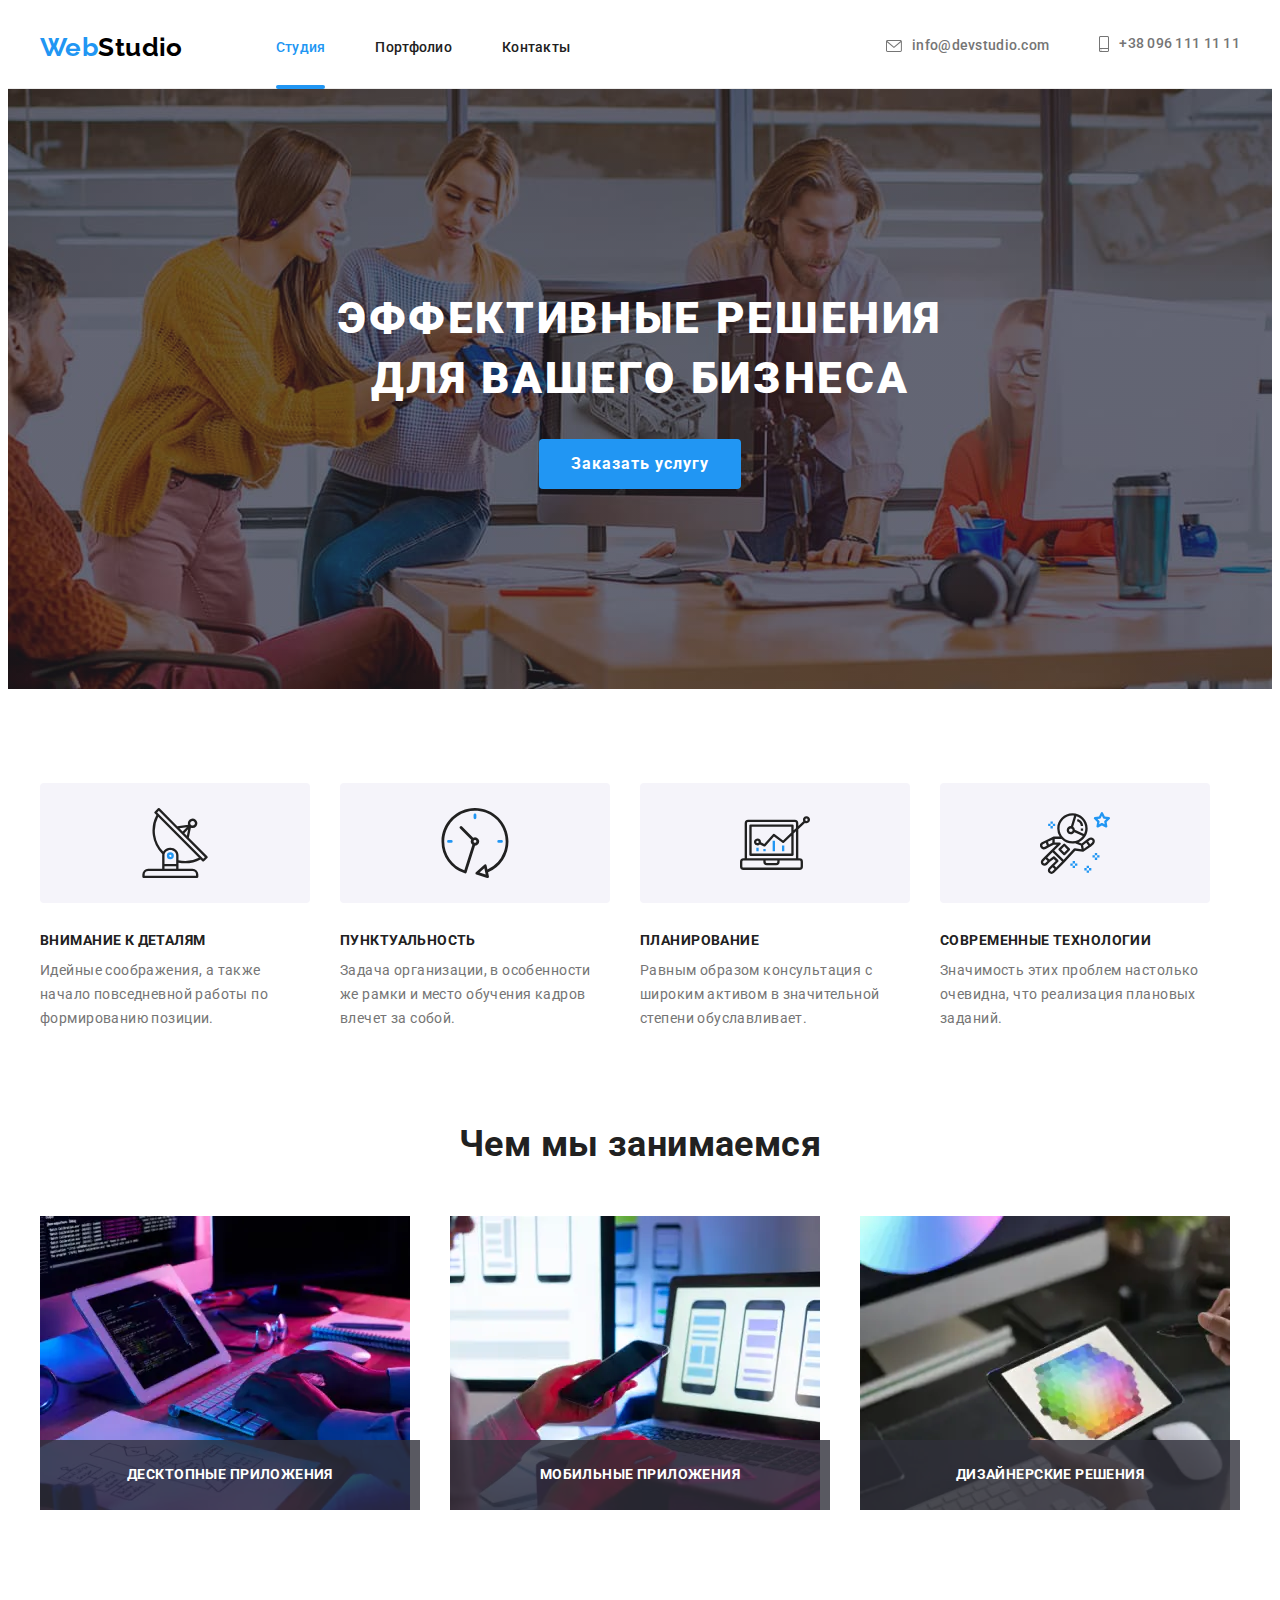
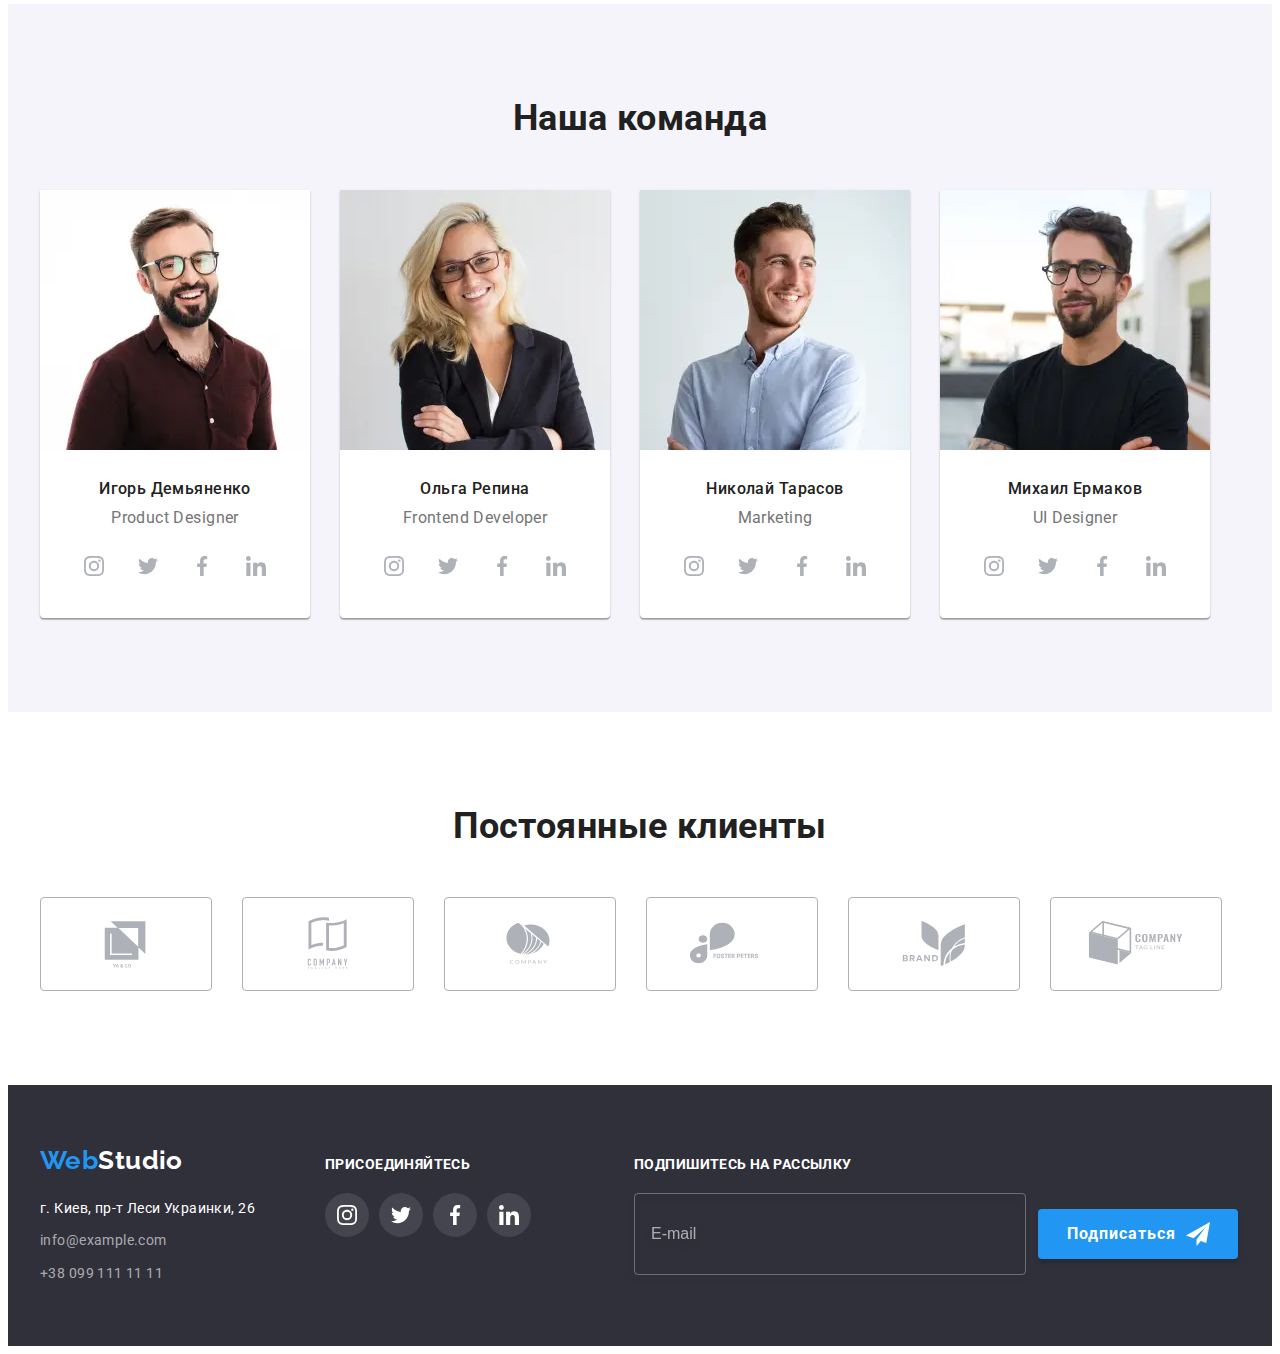
==== commit e5ff849a: "Отзывчивые контентные изображения" ====
--- a/index.html
+++ b/index.html
@@ -147,15 +147,33 @@
                     <h2 class="occupation-section__title title">Чем мы занимаемся</h2>
                     <ul class="works-list list">
                         <li class="works-list__item">
-                            <img src="./images/img.jpg" alt="Десктопные приложения" width="370" height="294"/>
+                            <picture>
+                                <source srcset="./images/occupation/first-img.webp 1x, ./images/occupation/first-img@2x.webp 2x"
+                                    media="(min-width: 1200px)" type="image/webp">
+                                <source srcset="./images/occupation/first-img.jpg 1x, ./images/occupation/first-img@2x.jpg 2x"
+                                    media="(min-width: 1200px)">
+                                <img src="#" alt="Десктопные приложения" />
+                            </picture>
                             <h3 class="works-list__title">Десктопные приложения</h3>
                         </li>
                         <li class="works-list__item">
-                            <img src="./images/img1.jpg" alt="Мобильные приложения" width="370" height="294"/>
+                            <picture>
+                                <source srcset="./images/occupation/second-img.webp 1x, ./images/occupation/second-img@2x.webp 2x"
+                                    media="(min-width: 1200px)" type="image/webp">
+                                <source srcset="./images/occupation/second-img.jpg 1x, ./images/occupation/second-img@2x.jpg 2x"
+                                    media="(min-width: 1200px)">
+                                <img src="#" alt="Мобильные приложения" />
+                            </picture>
                             <h3 class="works-list__title">Мобильные приложения</h3>
                         </li>
                         <li class="works-list__item">
-                            <img src="./images/img2.jpg" alt="Дизайнерские решения" width="370" height="294"/>
+                            <picture>
+                                <source srcset="./images/occupation/third-img.webp 1x, ./images/occupation/third-img@2x.webp 2x"
+                                    media="(min-width: 1200px)" type="image/webp">
+                                <source srcset="./images/occupation/third-img.jpg 1x, ./images/occupation/third-img@2x.jpg 2x"
+                                    media="(min-width: 1200px)">
+                                <img src="#" alt="Дизайнерские решения" />
+                            </picture>
                             <h3 class="works-list__title">Дизайнерские решения</h3>
                         </li>
                     </ul>
@@ -167,7 +185,19 @@
                     <h2 class="team-section__title title">Наша команда</h2>
                     <ul class="workers-list list">
                         <li class="worker-card">
-                            <img class="worker-card__photo" src="./images/img3.jpg" alt="Игорь Демьяненко">
+                            <picture>
+                                <source srcset="./images/team1/team1-desktop.webp 1x, ./images/team1/team1-desktop@2x.webp 2x" media="(min-width: 1200px)" type="image/webp">
+                                <source srcset="./images/team1/team1-desktop.jpg 1x, ./images/team1/team1-desktop@2x.jpg 2x" media="(min-width: 1200px)">
+
+                                <source srcset="./images/team1/team1-tablet.webp 1x, ./images/team1/team1-tablet@2x.webp 2x" media="(min-width: 768px)" type="image/webp">
+                                <source srcset="./images/team1/team1-tablet.jpg 1x, ./images/team1/team1-tablet@2x.jpg 2x" media="(min-width: 768px)">
+
+                                <source srcset="./images/team1/team1-mobile.webp 1x, ./images/team1/team1-mobile@2x.webp 2x" media="(max-width: 767px)" type="image/webp">
+                                <source srcset="./images/team1/team1-mobile.jpg 1x, ./images/team1/team1-mobile@2x.jpg 2x" media="(max-width: 767px)">
+                                <img class="worker-card__photo" 
+                                    src="./images/team1/team1-desktop.jpg" 
+                                    alt="Игорь Демьяненко">
+                            </picture>
                             <div class="worker-card__info">
                                 <h3 class="worker-card__name">Игорь Демьяненко</h3>
                                 <p lang="en" class="worker-card__position">Product Designer</p>
@@ -205,7 +235,23 @@
                             
                         </li>
                         <li class="worker-card">
-                            <img class="worker-card__photo" src="./images/img4.jpg" alt="Ольга Репина">
+                            <picture>
+                                <source srcset="./images/team2/team2-desktop.webp 1x, ./images/team2/team2-desktop@2x.webp 2x"
+                                    media="(min-width: 1200px)" type="image/webp">
+                                <source srcset="./images/team2/team2-desktop.jpg 1x, ./images/team2/team2-desktop@2x.jpg 2x"
+                                    media="(min-width: 1200px)">
+                            
+                                <source srcset="./images/team2/team2-tablet.webp 1x, ./images/team2/team2-tablet@2x.webp 2x"
+                                    media="(min-width: 768px)" type="image/webp">
+                                <source srcset="./images/team2/team2-tablet.jpg 1x, ./images/team2/team2-tablet@2x.jpg 2x"
+                                    media="(min-width: 768px)">
+                            
+                                <source srcset="./images/team2/team2-mobile.webp 1x, ./images/team2/team2-mobile@2x.webp 2x"
+                                    media="(max-width: 767px)" type="image/webp">
+                                <source srcset="./images/team2/team2-mobile.jpg 1x, ./images/team2/team2-mobile@2x.jpg 2x"
+                                    media="(max-width: 767px)">
+                                <img class="worker-card__photo" src="./images/team1/team1-desktop.jpg" alt="Игорь Демьяненко">
+                            </picture>
                             <div class="worker-card__info">
                                 <h3 class="worker-card__name">Ольга Репина</h3>
                                 <p lang="en" class="worker-card__position">Frontend Developer</p>
@@ -242,7 +288,23 @@
                             </div>
                         </li>
                         <li class="worker-card">
-                            <img class="worker-card__photo" src="./images/img5.jpg" alt="Николай Тарасов"> 
+                            <picture>
+                                <source srcset="./images/team3/team3-desktop.webp 1x, ./images/team3/team3-desktop@2x.webp 2x"
+                                    media="(min-width: 1200px)" type="image/webp">
+                                <source srcset="./images/team3/team3-desktop.jpg 1x, ./images/team3/team3-desktop@2x.jpg 2x"
+                                    media="(min-width: 1200px)">
+                            
+                                <source srcset="./images/team3/team3-tablet.webp 1x, ./images/team3/team3-tablet@2x.webp 2x"
+                                    media="(min-width: 768px)" type="image/webp">
+                                <source srcset="./images/team3/team3-tablet.jpg 1x, ./images/team3/team3-tablet@2x.jpg 2x"
+                                    media="(min-width: 768px)">
+                            
+                                <source srcset="./images/team3/team3-mobile.webp 1x, ./images/team3/team3-mobile@2x.webp 2x"
+                                    media="(max-width: 767px)" type="image/webp">
+                                <source srcset="./images/team3/team3-mobile.jpg 1x, ./images/team3/team3-mobile@2x.jpg 2x"
+                                    media="(max-width: 767px)">
+                                <img class="worker-card__photo" src="./images/team1/team1-desktop.jpg" alt="Игорь Демьяненко">
+                            </picture>
                             <div class="worker-card__info">
                                 <h3 class="worker-card__name">Николай Тарасов</h3>
                                 <p lang="en" class="worker-card__position">Marketing</p>
@@ -279,7 +341,23 @@
                             </div>
                         </li>
                         <li class="worker-card">
-                            <img class="worker-card__photo" src="./images/img6.jpg" alt="Михаил Ермаков">
+                            <picture>
+                                <source srcset="./images/team4/team4-desktop.webp 1x, ./images/team4/team4-desktop@2x.webp 2x"
+                                    media="(min-width: 1200px)" type="image/webp">
+                                <source srcset="./images/team4/team4-desktop.jpg 1x, ./images/team4/team4-desktop@2x.jpg 2x"
+                                    media="(min-width: 1200px)">
+                            
+                                <source srcset="./images/team4/team4-tablet.webp 1x, ./images/team4/team4-tablet@2x.webp 2x"
+                                    media="(min-width: 768px)" type="image/webp">
+                                <source srcset="./images/team4/team4-tablet.jpg 1x, ./images/team4/team4-tablet@2x.jpg 2x"
+                                    media="(min-width: 768px)">
+                            
+                                <source srcset="./images/team4/team4-mobile.webp 1x, ./images/team4/team4-mobile@2x.webp 2x"
+                                    media="(max-width: 767px)" type="image/webp">
+                                <source srcset="./images/team4/team4-mobile.jpg 1x, ./images/team4/team4-mobile@2x.jpg 2x"
+                                    media="(max-width: 767px)">
+                                <img class="worker-card__photo" src="./images/team1/team1-desktop.jpg" alt="Игорь Демьяненко">
+                            </picture>
                             <div class="worker-card__info">
                                 <h3 class="worker-card__name">Михаил Ермаков</h3>
                                 <p lang="en" class="worker-card__position">UI Designer</p>
--- a/css/main.min.css
+++ b/css/main.min.css
@@ -1,2 +1,2 @@
-.hero__button,.portfolio__button,.subscribe__button,.modal-form__button{display:inline-block;border-radius:4px;border:none;cursor:pointer;font-family:inherit;font-size:16px;text-align:center}.feature-list__icon,.worker-card__social-link,.clients-list__link,.join__link,.modal__close-button,.modal-form__checkbox{display:flex;justify-content:center;align-items:center}.feature-section,.team-section,.clients,.portfolio,.page-footer{padding-top:60px;padding-bottom:60px}.visually-hidden{position:absolute;width:1px;height:1px;margin:-1px;border:0;padding:0;white-space:nowrap;clip-path:inset(100%);clip:rect(0 0 0 0);overflow:hidden}body{color:#757575;background-color:#fff;font-family:"Roboto",sans-serif;letter-spacing:0.03em;font-size:14px;line-height:1.7}.link{text-decoration:none}.list{list-style:none}h1,h2,h3,p{margin-top:0;margin-bottom:0}ul{margin-top:0;margin-bottom:0;padding-left:0}img{display:block;max-width:100%}.container{margin-left:auto;margin-right:auto;padding-left:15px;padding-right:15px}@media screen and (min-width: 480px){.container{width:480px}}@media screen and (min-width: 768px){.container{width:768px}}@media screen and (min-width: 1200px){.container{width:1200px}}.title{font-weight:700;font-size:36px;line-height:1.16;text-align:center;margin-bottom:50px;color:#212121}@media screen and (max-width: 767px){.mobile-menu{position:fixed;top:0;left:0;width:100vw;height:100vh;overflow:auto;background-color:#fff;opacity:0;visibility:hidden;pointer-events:none;z-index:1}.mobile-menu.is-open{opacity:1;visibility:visible;pointer-events:auto}.mobile-menu__container{position:relative;padding-top:48px;padding-bottom:48px;padding-left:40px}.mobile-menu__close-button{height:40px;position:absolute;top:10px;right:15px;padding:0;border:none;background-color:transparent}.mobile-menu__close-icon{fill:currentColor;transition:fill 250ms cubic-bezier(0.4, 0, 0.2, 1)}.mobile-menu__close-button:hover .mobile-menu__close-icon,.mobile-menu__close-button:focus .mobile-menu__close-icon{fill:#2196f3}.menu-list__item:not(:last-child),.menu-contacts-list__item:not(:last-child){margin-bottom:32px}.menu-list{margin-bottom:302px}.menu-contacts-list{margin-bottom:64px}.menu-list__link{font-weight:500;font-size:40px;line-height:1.17;letter-spacing:0.02em;color:#212121}.menu-list__link--active{color:#2196f3}.menu-contacts-list__link{font-weight:500;font-size:24px;line-height:1.17;letter-spacing:0.02em;color:#757575}.menu-contacts-list__link--accent{font-size:34px;line-height:1.17;color:#2196f3}.menu-social-list{display:flex}.menu-social-list__item:not(:last-child){padding-right:10px;margin-right:10px;border-right:1px solid rgba(33,33,33,0.2)}.menu-social-list__link{font-weight:500;font-size:18px;line-height:1.2;letter-spacing:0.02em;color:#2196f3}}@media screen and (min-width: 768px){.mobile-menu{display:none}}.logo{color:#2196f3;font-family:"Raleway",sans-serif;font-weight:700;font-size:24px;line-height:1.17}@media screen and (min-width: 1200px){.logo{font-size:26px;line-height:1.2}}.page-header__logo{color:#000}.contacts__logo{display:flex;margin-bottom:20px}@media screen and (max-width: 1199px){.contacts__logo{justify-content:center}}.page-footer__logo{color:#fff}.page-header{border-bottom:1px solid #ececec}@media screen and (max-width: 767px){.site-nav{display:none}.auth-nav{display:none}.page-header{padding-top:10px;padding-bottom:10px}.main-nav{display:flex;justify-content:space-between;align-items:center}.menu-button{display:inline-flex;padding:0;border:none;background-color:transparent}.burger-icon{fill:currentColor;transition:fill 250ms cubic-bezier(0.4, 0, 0.2, 1)}.menu-button:hover .burger-icon,.menu-button:focus .burger-icon{fill:#2196f3}}@media screen and (min-width: 768px){.menu-button{display:none}}@media screen and (min-width: 768px){.page-header__container,.main-nav{display:flex;align-items:center}}@media screen and (min-width: 768px){.site-nav{display:flex;margin-left:88px}}@media screen and (min-width: 1200px){.site-nav{margin-left:93px}}@media screen and (min-width: 768px){.site-nav__item{line-height:1.14}.site-nav__item:not(:last-child){margin-right:50px}}@media screen and (min-width: 768px){.site-nav__link{display:block;padding-top:32px;padding-bottom:32px;color:#212121;font-weight:500;letter-spacing:0.02em;transition:color 250ms cubic-bezier(0.4, 0, 0.2, 1)}.site-nav__link:hover,.site-nav__link:focus{color:#2196f3}}@media screen and (min-width: 768px){.site-nav__link--active{position:relative;color:#2196f3}.site-nav__link--active::after{position:absolute;left:0;bottom:-1px;display:block;content:'';width:100%;height:4px;background-color:#2196f3;border-radius:2px}}@media screen and (min-width: 768px){.auth-nav{margin-left:auto}}@media screen and (min-width: 1200px){.auth-nav{display:flex}}@media screen and (min-width: 768px) and (max-width: 1199px){.auth-nav__item:not(:last-child){margin-bottom:10px}}@media screen and (min-width: 1200px){.auth-nav__item:not(:last-child){margin-right:50px}}@media screen and (min-width: 768px){.auth-nav__link{display:inline-flex;align-items:center;color:inherit;font-weight:500;font-size:12px;line-height:1.17;letter-spacing:0.02em;transition:color 250ms cubic-bezier(0.4, 0, 0.2, 1)}.auth-nav__link:hover,.auth-nav__link:focus{color:#2196f3}}@media screen and (min-width: 1200px){.auth-nav__link{font-size:14px;line-height:1.14}}@media screen and (min-width: 768px){.auth-nav__icon{fill:currentColor;margin-right:8px;transition:fill 250ms cubic-bezier(0.4, 0, 0.2, 1)}.auth-nav__link:hover .auth-nav__icon,.auth-nav__link:focus .auth-nav__icon{fill:#2196f3}}@media screen and (min-width: 1200px){.auth-nav__icon{margin-right:10px}}@media screen and (min-width: 768px) and (max-width: 1199px){.auth-nav__icon--envelope{width:14px;height:10px}}@media screen and (min-width: 768px) and (max-width: 1199px){.auth-nav__icon--smartphone{width:10px;height:14px}}.hero{max-width:1600px;height:600px;padding-top:118px;padding-bottom:118px;margin:0 auto;background-image:linear-gradient(rgba(47,48,58,0.4), rgba(47,48,58,0.4)),url(../images/hero.jpg);background-position:center;background-repeat:no-repeat;background-size:cover;background-color:#c4c4c4;text-align:center}@media screen and (min-width: 1200px){.hero{padding-top:200px;padding-bottom:200px}}.hero__title{max-width:696px;margin:0 auto;margin-top:0;margin-bottom:30px;color:#fff;font-weight:900;font-size:44px;line-height:1.36;letter-spacing:0.06em;text-transform:uppercase}@media screen and (max-width: 1199px){.hero__title{font-size:26px;line-height:42px;max-width:360px}}.hero__button{padding:10px 32px;color:#fff;background-color:#2196f3;font-weight:700;line-height:1.9;letter-spacing:0.06em;transition:background-color 250ms cubic-bezier(0.4, 0, 0.2, 1),box-shadow 250ms cubic-bezier(0.4, 0, 0.2, 1)}.hero__button:hover,.hero__button:focus{background-color:#188ce8;box-shadow:0px 4px 4px rgba(0,0,0,0.15)}@media screen and (min-width: 1200px){.feature-section{padding-top:94px;padding-bottom:47px}}@media screen and (min-width: 768px) and (max-width: 1199px){.feature-list{display:flex;flex-wrap:wrap;margin:-15px}}@media screen and (min-width: 1200px){.feature-list{display:flex}}@media screen and (max-width: 767px){.feature-list__item:not(:last-child){margin-bottom:30px}}@media screen and (min-width: 768px) and (max-width: 1199px){.feature-list__item{width:calc((100% - 4 * 15px) / 2);margin:15px}}@media screen and (min-width: 1200px){.feature-list__item{width:270px}.feature-list__item:not(:last-child){margin-right:30px}}.feature-list__icon{height:120px;background-color:#f5f4fa;border-radius:4px;margin-bottom:30px}.feature-list__title{margin-bottom:10px;font-weight:700;font-size:14px;line-height:1.14;text-transform:uppercase;color:#212121}@media screen and (max-width: 767px){.feature-list__title{text-align:center}}.occupation-section{padding-top:47px;padding-bottom:94px}@media screen and (max-width: 1199px){.occupation-section{display:none}}.works-list{display:flex;align-items:center;margin-left:-30px;margin-top:-30px}.works-list__item{position:relative;flex-basis:calc(100% / 3 - 30px);margin-left:30px;margin-top:30px}.works-list__title{position:absolute;bottom:0;left:0;width:100%;padding-top:27px;padding-bottom:27px;font-size:14px;line-height:1.14;text-align:center;text-transform:uppercase;color:#fff;background:rgba(47,48,58,0.8)}.team-section{text-align:center;background-color:#f5f4fa}@media screen and (min-width: 1200px){.team-section{padding-top:94px;padding-bottom:94px}}@media screen and (max-width: 1199px){.team-section__title{margin-bottom:30px;font-size:28px;line-height:1.17}}@media screen and (min-width: 768px){.workers-list{display:flex;flex-wrap:wrap}}@media screen and (min-width: 768px) and (max-width: 1199px){.workers-list{margin:-15px}}.worker-card{background-color:#fff;box-shadow:0px 1px 3px rgba(0,0,0,0.12),0px 1px 1px rgba(0,0,0,0.14),0px 2px 1px rgba(0,0,0,0.2);border-radius:0px 0px 4px 4px}@media screen and (max-width: 767px){.worker-card:not(:last-child){margin-bottom:30px}}@media screen and (min-width: 768px) and (max-width: 1199px){.worker-card{width:calc((100% - 4 * 15px) / 2);margin:15px}}@media screen and (min-width: 1200px){.worker-card:not(:last-child){margin-right:30px}}.worker-card__photo{width:450px;height:460px}@media screen and (min-width: 768px){.worker-card__photo{width:354px;height:374px}}@media screen and (min-width: 1200px){.worker-card__photo{width:270px;height:260px}}.worker-card__info{padding:30px 122px 24px}@media screen and (min-width: 768px) and (max-width: 1199px){.worker-card__info{padding:30px 74px 24px}}@media screen and (min-width: 1200px){.worker-card__info{padding:30px 32px}}.worker-card__name{margin-bottom:10px;font-weight:500;font-size:16px;line-height:1.18;color:#212121}.worker-card__position{font-size:16px;line-height:1.18;margin-bottom:16px}.worker-card__social-list{display:flex;justify-content:space-around}.worker-card__social-list-item:not(:last-child){margin-right:10px}.worker-card__social-link{width:44px;height:44px;border-radius:50%;transition:background-color 250ms cubic-bezier(0.4, 0, 0.2, 1)}.worker-card__social-link:hover,.worker-card__social-link:focus{border-radius:50%;background-color:#2196f3}.worker-card__social-link-icon{fill:#afb1b8;transition:fill 250ms cubic-bezier(0.4, 0, 0.2, 1)}.worker-card__social-link:hover .worker-card__social-link-icon,.worker-card__social-link:focus .worker-card__social-link-icon{fill:#fff}@media screen and (min-width: 1200px){.clients{padding-top:94px;padding-bottom:94px}}@media screen and (max-width: 1199px){.clients__title{margin-bottom:30px;font-size:28px;line-height:1.17}}.clients-list{display:flex}@media screen and (max-width: 1199px){.clients-list{flex-wrap:wrap;margin:-15px}}@media screen and (max-width: 767px){.clients-list__item{width:calc((100% - 4 * 15px) / 2);margin:15px}}@media screen and (min-width: 768px) and (max-width: 1199px){.clients-list__item{width:calc((100% - 6 * 15px) / 3);margin:15px}}@media screen and (min-width: 1200px){.clients-list__item:not(:last-child){margin-right:30px}}.clients-list__link{border:1px solid #afb1b8;height:92px;border-radius:4px;transition:border 250ms cubic-bezier(0.4, 0, 0.2, 1)}@media screen and (min-width: 1200px){.clients-list__link{width:170px}}.clients-list__link:hover,.clients-list__link:focus{border:1px solid #2196f3}.clients-list__icon{fill:#afb1b8;transition:fill 250ms cubic-bezier(0.4, 0, 0.2, 1)}.clients-list__link:hover .clients-list__icon,.clients-list__link:focus .clients-list__icon{fill:#2196f3}@media screen and (min-width: 1200px){.portfolio{padding-top:94px;padding-bottom:94px}}.portfolio__filter-list{display:flex;align-items:center;flex-wrap:wrap;margin-bottom:25px;margin-top:0}@media screen and (min-width: 768px){.portfolio__filter-list{justify-content:center;margin-bottom:30px}}@media screen and (min-width: 1200px){.portfolio__filter-list{margin-bottom:50px}}@media screen and (max-width: 767px){.portfolio__filter-list-item{margin-bottom:15px}}.portfolio__filter-list-item:not(:last-child){margin-right:8px}.portfolio__button{padding:6px 22px;color:#212121;background-color:#f5f4fa;font-weight:500;line-height:1.6;letter-spacing:0.03em;transition:color 250ms cubic-bezier(0.4, 0, 0.2, 1),background-color 250ms cubic-bezier(0.4, 0, 0.2, 1),box-shadow 250ms cubic-bezier(0.4, 0, 0.2, 1)}.portfolio__button:hover,.portfolio__button:focus{color:#fff;background-color:#2196f3;box-shadow:0px 3px 1px rgba(0,0,0,0.1),0px 1px 2px rgba(0,0,0,0.08),0px 2px 2px rgba(0,0,0,0.12)}@media screen and (min-width: 768px){.grid{display:flex;flex-wrap:wrap;margin:-15px}}.grid__item{transition:box-shadow 250ms cubic-bezier(0.4, 0, 0.2, 1)}@media screen and (max-width: 767px){.grid__item:not(:last-child){margin-bottom:30px}}@media screen and (min-width: 768px) and (max-width: 1199px){.grid__item{width:calc((100% - 4 * 15px) / 2);margin:15px}}@media screen and (min-width: 1200px){.grid__item{width:calc((100% - 6 * 15px) / 3);margin:15px}}.grid__item:hover,.grid__item:focus{box-shadow:0px 1px 1px rgba(0,0,0,0.12),0px 4px 4px rgba(0,0,0,0.06),1px 4px 6px rgba(0,0,0,0.16)}.card__link{color:#757575}.card__thumb{position:relative;overflow:hidden}.card__img{width:450px;height:294px}@media screen and (min-width: 768px){.card__img{width:354px}}@media screen and (min-width: 1200px){.card__img{width:370px}}.card__overlay{position:absolute;left:0;bottom:0;width:100%;height:100%;background:rgba(33,150,243,0.9);transform:translateY(100%);transition:transform 250ms cubic-bezier(0.4, 0, 0.2, 1)}.card__link:hover .card__overlay,.card__link:focus .card__overlay{transform:translateY(0)}.card__text{padding:77px 24px;font-size:18px;line-height:1.5;color:#fff}@media screen and (min-width: 768px){.card__text{padding:49px 24px}}@media screen and (min-width: 1200px){.card__text{padding:63px 24px}}.card__content{border:1px solid #eee;padding:20px 24px;border-top:none}@media screen and (min-width: 768px) and (max-width: 1199px){.card__content--first{padding-bottom:56px}}.card__title{margin-bottom:4px;font-weight:700;font-size:18px;line-height:2;letter-spacing:0.06em;color:#212121}.card__type{font-size:16px;line-height:1.87}.page-footer{background-color:#2f303a}@media screen and (max-width: 1199px){.page-footer__container{text-align:center}}@media screen and (min-width: 1200px){.page-footer__container{display:flex;align-items:baseline}}@media screen and (min-width: 768px){.page-footer__wrapper{display:flex}}@media screen and (min-width: 1200px){.page-footer__wrapper{align-items:baseline}}@media screen and (min-width: 768px) and (max-width: 1199px){.contacts{margin-left:61px;margin-right:165px}}@media screen and (min-width: 1200px){.contacts{margin-right:70px}}.address{display:flex;flex-direction:column;font-style:normal}@media screen and (max-width: 1199px){.address{margin-bottom:60px}}.address__location{margin-bottom:8px;color:#fff}@media screen and (min-width: 1200px){.address__location{margin-bottom:9px}}.address__mail{margin-bottom:8px}@media screen and (min-width: 1200px){.address__mail{margin-bottom:9px}}.address__item{color:rgba(255,255,255,0.6);font-style:normal;transition:color 250ms cubic-bezier(0.4, 0, 0.2, 1)}.address__item:hover,.address__item:focus{color:#2196f3}@media screen and (min-width: 1200px){.join{margin-right:93px}}.page-footer__title{margin-bottom:20px;font-size:14px;line-height:1.14;text-transform:uppercase;color:#fff}.join__list{display:flex}@media screen and (max-width: 1199px){.join__list{justify-content:center;margin-bottom:60px}}.join__item{margin-right:10px}.join__link{width:44px;height:44px;background:rgba(255,255,255,0.1);border-radius:50%;transition:background-color 250ms cubic-bezier(0.4, 0, 0.2, 1)}.join__link:hover,.join__link:focus{border-radius:50%;background-color:#2196f3}.join__icon{fill:#fff}@media screen and (min-width: 1200px){.subscribe{padding-top:12px}}@media screen and (min-width: 1200px){.subscribe__info{display:flex;align-items:center}}.subscribe__input{border:1px solid rgba(255,255,255,0.3);width:100%;height:50px;padding:15px 16px;margin-bottom:20px;font-size:16px;line-height:1.25;background:transparent;color:rgba(255,255,255,0.6);filter:drop-shadow(0px 4px 4px rgba(0,0,0,0.15));border-radius:4px}@media screen and (min-width: 768px){.subscribe__input{width:450px}}@media screen and (min-width: 1200px){.subscribe__input{width:358px;margin-right:12px;margin-bottom:0}}.subscribe__input::placeholder{font-size:16px;color:rgba(255,255,255,0.6)}.subscribe__button{margin:0 auto;display:flex;align-items:center;padding:10px 28px 10px 29px;background-color:#2196f3;box-shadow:0px 4px 4px rgba(0,0,0,0.15);transition:background-color 250ms cubic-bezier(0.4, 0, 0.2, 1)}.subscribe__button:hover,.subscribe__button:focus{background-color:#188ce8}.subscribe__text{font-weight:700;line-height:1.9;letter-spacing:0.06em;margin-right:10px;color:#fff}.backdrop{position:fixed;left:0;top:0;opacity:1;transition:opacity 250ms cubic-bezier(0.4, 0, 0.2, 1),visibility 250ms cubic-bezier(0.4, 0, 0.2, 1);width:100vw;height:100vh;z-index:100;background-color:rgba(0,0,0,0.2)}.backdrop.is-hidden{visibility:hidden;opacity:0;pointer-events:none}.modal{position:absolute;top:50%;left:50%;opacity:1;max-width:450px;height:609px;transform:translate(-50%, -50%) scale(1);transition:transform 250ms cubic-bezier(0.4, 0, 0.2, 1),opacity 250ms cubic-bezier(0.4, 0, 0.2, 1);padding:40px;background:#fff;box-shadow:0px 1px 3px rgba(0,0,0,0.12),0px 1px 1px rgba(0,0,0,0.14),0px 2px 1px rgba(0,0,0,0.2);border-radius:4px}@media screen and (max-width: 767px){.modal{width:calc(100% - 2 * 15px)}}@media screen and (min-width: 768px) and (max-width: 1199px){.modal{width:450px}}@media screen and (min-width: 1200px){.modal{min-width:528px;height:581px}}.backdrop.is-hidden .modal{opacity:0;transform:translate(-50%, -50%) scale(1.5)}.modal__close-button{border:1px solid rgba(0,0,0,0.1);position:absolute;top:8px;right:8px;cursor:pointer;width:30px;height:30px;padding:0;background-color:#fff;border-radius:50%}.modal__close-icon{fill:currentColor;transition:fill 250ms cubic-bezier(0.4, 0, 0.2, 1)}.modal__close-button:hover .modal__close-icon,.modal__close-button:focus .modal__close-icon{fill:#2196f3}.modal-form{display:flex;flex-direction:column}.modal-form__title{margin-bottom:12px;font-size:20px;line-height:1.5;text-align:center;color:#212121}@media screen and (min-width: 1200px){.modal-form__title{line-height:1.15}}.modal-form__field{margin-bottom:10px}.modal-form__label{display:block;margin-bottom:4px;font-size:12px;line-height:1.17;letter-spacing:0.01em}.modal-form__items{position:relative}.modal-form__input{border:1px solid rgba(33,33,33,0.2);width:100%;padding:11px 12px 11px 42px;transition:border 250ms cubic-bezier(0.4, 0, 0.2, 1);border-radius:4px}.modal-form__field:focus-within .modal-form__input{outline:#2196f3;border:1px solid #2196f3}.modal-form__icon{position:absolute;left:12px;top:50%;transform:translateY(-50%);fill:#212121;transition:fill 250ms cubic-bezier(0.4, 0, 0.2, 1)}.modal-form__field:focus-within .modal-form__icon{fill:#2196f3}.modal-form__comment{margin-bottom:20px}.modal-form__textarea{border:1px solid rgba(33,33,33,0.2);width:100%;height:120px;resize:none;padding:12px 16px;border-radius:4px;transition:border 250ms cubic-bezier(0.4, 0, 0.2, 1)}.modal-form__textarea::placeholder{font-size:14px;line-height:1.14;letter-spacing:0.01em;color:rgba(117,117,117,0.5)}.modal-form__comment:focus-within>.modal-form__textarea{outline:#2196f3;border:1px solid #2196f3}.modal-form__checkbox{margin-bottom:30px}.modal-form__checkbox-input{position:absolute;width:1px;height:1px;margin:-1px;border:0;padding:0;clip:rect(0 0 0 0);overflow:hidden}.modal-form__checkbox-icon{width:16px;height:15px;border:2px solid #212121;border-radius:2px;margin-right:7px}.modal-form__checkbox-input:checked+.modal-form__checkbox-icon{background-image:url(../images/icon-check.svg);background-size:contain;background-origin:border-box;border-color:#2196f3;background-color:#2196f3}.modal-form__checkbox-input:focus+.modal-form__checkbox-icon{border-color:#2196f3}@media screen and (max-width: 1199px){.modal-form__checkbox-text{font-size:12px;line-height:14px}}.modal-form__policy-link{color:#2196f3}.modal-form__button{padding:10px 55px 10px 56px;margin:0 auto;color:#fff;background-color:#2196f3;box-shadow:0px 4px 4px rgba(0,0,0,0.15);transition:background-color 250ms cubic-bezier(0.4, 0, 0.2, 1);font-weight:700;line-height:1.88;letter-spacing:0.06em}.modal-form__button:hover,.modal-form__button:focus{background-color:#188ce8}
+.hero__button,.portfolio__button,.subscribe__button,.modal-form__button{display:inline-block;border-radius:4px;border:none;cursor:pointer;font-family:inherit;font-size:16px;text-align:center}.feature-list__icon,.worker-card__social-link,.clients-list__link,.join__link,.modal__close-button,.modal-form__checkbox{display:flex;justify-content:center;align-items:center}.feature-section,.team-section,.clients,.portfolio,.page-footer{padding-top:60px;padding-bottom:60px}.visually-hidden{position:absolute;width:1px;height:1px;margin:-1px;border:0;padding:0;white-space:nowrap;clip-path:inset(100%);clip:rect(0 0 0 0);overflow:hidden}body{color:#757575;background-color:#fff;font-family:"Roboto",sans-serif;letter-spacing:0.03em;font-size:14px;line-height:1.7}.link{text-decoration:none}.list{list-style:none}h1,h2,h3,p{margin-top:0;margin-bottom:0}ul{margin-top:0;margin-bottom:0;padding-left:0}img{display:block;max-width:100%}.container{margin-left:auto;margin-right:auto;padding-left:15px;padding-right:15px}@media screen and (min-width: 480px){.container{width:480px}}@media screen and (min-width: 768px){.container{width:768px}}@media screen and (min-width: 1200px){.container{width:1200px}}.title{font-weight:700;font-size:36px;line-height:1.16;text-align:center;margin-bottom:50px;color:#212121}@media screen and (max-width: 767px){.mobile-menu{position:fixed;top:0;left:0;width:100vw;height:100vh;overflow:auto;background-color:#fff;opacity:0;visibility:hidden;pointer-events:none;z-index:1}.mobile-menu.is-open{opacity:1;visibility:visible;pointer-events:auto}.mobile-menu__container{position:relative;padding-top:48px;padding-bottom:48px;padding-left:40px}.mobile-menu__close-button{height:40px;position:absolute;top:10px;right:15px;padding:0;border:none;background-color:transparent}.mobile-menu__close-icon{fill:currentColor;transition:fill 250ms cubic-bezier(0.4, 0, 0.2, 1)}.mobile-menu__close-button:hover .mobile-menu__close-icon,.mobile-menu__close-button:focus .mobile-menu__close-icon{fill:#2196f3}.menu-list__item:not(:last-child),.menu-contacts-list__item:not(:last-child){margin-bottom:32px}.menu-list{margin-bottom:302px}.menu-contacts-list{margin-bottom:64px}.menu-list__link{font-weight:500;font-size:40px;line-height:1.17;letter-spacing:0.02em;color:#212121}.menu-list__link--active{color:#2196f3}.menu-contacts-list__link{font-weight:500;font-size:24px;line-height:1.17;letter-spacing:0.02em;color:#757575}.menu-contacts-list__link--accent{font-size:34px;line-height:1.17;color:#2196f3}.menu-social-list{display:flex;flex-wrap:wrap}.menu-social-list__item:not(:last-child){padding-right:10px;margin-right:10px;border-right:1px solid rgba(33,33,33,0.2)}.menu-social-list__link{font-weight:500;font-size:18px;line-height:1.2;letter-spacing:0.02em;color:#2196f3}}@media screen and (min-width: 768px){.mobile-menu{display:none}}.logo{color:#2196f3;font-family:"Raleway",sans-serif;font-weight:700;font-size:24px;line-height:1.17}@media screen and (min-width: 1200px){.logo{font-size:26px;line-height:1.2}}.page-header__logo{color:#000}.contacts__logo{display:flex;margin-bottom:20px}@media screen and (max-width: 1199px){.contacts__logo{justify-content:center}}.page-footer__logo{color:#fff}.page-header{border-bottom:1px solid #ececec}@media screen and (max-width: 767px){.site-nav{display:none}.auth-nav{display:none}.page-header{padding-top:10px;padding-bottom:10px}.main-nav{display:flex;justify-content:space-between;align-items:center}.menu-button{display:inline-flex;padding:0;border:none;background-color:transparent}.burger-icon{fill:currentColor;transition:fill 250ms cubic-bezier(0.4, 0, 0.2, 1)}.menu-button:hover .burger-icon,.menu-button:focus .burger-icon{fill:#2196f3}}@media screen and (min-width: 768px){.menu-button{display:none}}@media screen and (min-width: 768px){.page-header__container,.main-nav{display:flex;align-items:center}}@media screen and (min-width: 768px){.site-nav{display:flex;margin-left:88px}}@media screen and (min-width: 1200px){.site-nav{margin-left:93px}}@media screen and (min-width: 768px){.site-nav__item{line-height:1.14}.site-nav__item:not(:last-child){margin-right:50px}}@media screen and (min-width: 768px){.site-nav__link{display:block;padding-top:32px;padding-bottom:32px;color:#212121;font-weight:500;letter-spacing:0.02em;transition:color 250ms cubic-bezier(0.4, 0, 0.2, 1)}.site-nav__link:hover,.site-nav__link:focus{color:#2196f3}}@media screen and (min-width: 768px){.site-nav__link--active{position:relative;color:#2196f3}.site-nav__link--active::after{position:absolute;left:0;bottom:-1px;display:block;content:'';width:100%;height:4px;background-color:#2196f3;border-radius:2px}}@media screen and (min-width: 768px){.auth-nav{margin-left:auto}}@media screen and (min-width: 1200px){.auth-nav{display:flex}}@media screen and (min-width: 768px) and (max-width: 1199px){.auth-nav__item:not(:last-child){margin-bottom:10px}}@media screen and (min-width: 1200px){.auth-nav__item:not(:last-child){margin-right:50px}}@media screen and (min-width: 768px){.auth-nav__link{display:inline-flex;align-items:center;color:inherit;font-weight:500;font-size:12px;line-height:1.17;letter-spacing:0.02em;transition:color 250ms cubic-bezier(0.4, 0, 0.2, 1)}.auth-nav__link:hover,.auth-nav__link:focus{color:#2196f3}}@media screen and (min-width: 1200px){.auth-nav__link{font-size:14px;line-height:1.14}}@media screen and (min-width: 768px){.auth-nav__icon{fill:currentColor;margin-right:8px;transition:fill 250ms cubic-bezier(0.4, 0, 0.2, 1)}.auth-nav__link:hover .auth-nav__icon,.auth-nav__link:focus .auth-nav__icon{fill:#2196f3}}@media screen and (min-width: 1200px){.auth-nav__icon{margin-right:10px}}@media screen and (min-width: 768px) and (max-width: 1199px){.auth-nav__icon--envelope{width:14px;height:10px}}@media screen and (min-width: 768px) and (max-width: 1199px){.auth-nav__icon--smartphone{width:10px;height:14px}}.hero{max-width:480px;max-height:400px;padding-top:118px;padding-bottom:118px;margin:0 auto;background-image:linear-gradient(rgba(47,48,58,0.4), rgba(47,48,58,0.4)),url(../images/hero/hero-mobile.jpg);background-position:center;background-repeat:no-repeat;background-size:cover;background-color:#c4c4c4;text-align:center}@media (min-device-pixel-ratio: 2) and (max-width: 767px), (min-resolution: 192dpi) and (max-width: 767px), (min-resolution: 2dppx) and (max-width: 767px){.hero{background-image:linear-gradient(rgba(47,48,58,0.4), rgba(47,48,58,0.4)),url(../images/hero/hero-mobile@2x.jpg)}}@media screen and (min-width: 768px){.hero{max-width:768px;background-image:linear-gradient(rgba(47,48,58,0.4), rgba(47,48,58,0.4)),url(../images/hero/hero-tablet.jpg)}}@media (min-device-pixel-ratio: 2) and (min-width: 768px), (min-resolution: 192dpi) and (min-width: 768px), (min-resolution: 2dppx) and (min-width: 768px){.hero{background-image:linear-gradient(rgba(47,48,58,0.4), rgba(47,48,58,0.4)),url(../images/hero/hero-tablet@2x.jpg)}}@media screen and (min-width: 1200px){.hero{max-width:1600px;max-height:600px;padding-top:200px;padding-bottom:200px;background-image:linear-gradient(rgba(47,48,58,0.4), rgba(47,48,58,0.4)),url(../images/hero/hero-desktop.jpg)}}@media (min-device-pixel-ratio: 2) and (min-width: 1200px), (min-resolution: 192dpi) and (min-width: 1200px), (min-resolution: 2dppx) and (min-width: 1200px){.hero{background-image:linear-gradient(rgba(47,48,58,0.4), rgba(47,48,58,0.4)),url(../images/hero/hero-desktop@2x.jpg)}}.hero__title{max-width:696px;margin:0 auto;margin-top:0;margin-bottom:30px;color:#fff;font-weight:900;font-size:44px;line-height:1.36;letter-spacing:0.06em;text-transform:uppercase}@media screen and (max-width: 1199px){.hero__title{font-size:26px;line-height:42px;max-width:360px}}.hero__button{padding:10px 32px;color:#fff;background-color:#2196f3;font-weight:700;line-height:1.9;letter-spacing:0.06em;transition:background-color 250ms cubic-bezier(0.4, 0, 0.2, 1),box-shadow 250ms cubic-bezier(0.4, 0, 0.2, 1)}.hero__button:hover,.hero__button:focus{background-color:#188ce8;box-shadow:0px 4px 4px rgba(0,0,0,0.15)}@media screen and (min-width: 1200px){.feature-section{padding-top:94px;padding-bottom:47px}}@media screen and (min-width: 768px) and (max-width: 1199px){.feature-list{display:flex;flex-wrap:wrap;margin:-15px}}@media screen and (min-width: 1200px){.feature-list{display:flex}}@media screen and (max-width: 767px){.feature-list__item:not(:last-child){margin-bottom:30px}}@media screen and (min-width: 768px) and (max-width: 1199px){.feature-list__item{width:calc((100% - 4 * 15px) / 2);margin:15px}}@media screen and (min-width: 1200px){.feature-list__item{width:270px}.feature-list__item:not(:last-child){margin-right:30px}}.feature-list__icon{height:120px;background-color:#f5f4fa;border-radius:4px;margin-bottom:30px}.feature-list__title{margin-bottom:10px;font-weight:700;font-size:14px;line-height:1.14;text-transform:uppercase;color:#212121}@media screen and (max-width: 767px){.feature-list__title{text-align:center}}.occupation-section{padding-top:47px;padding-bottom:94px}@media screen and (max-width: 1199px){.occupation-section{display:none}}.works-list{display:flex;align-items:center;margin-left:-30px;margin-top:-30px}.works-list__item{position:relative;flex-basis:calc(100% / 3 - 30px);margin-left:30px;margin-top:30px}.works-list__title{position:absolute;bottom:0;left:0;width:100%;padding-top:27px;padding-bottom:27px;font-size:14px;line-height:1.14;text-align:center;text-transform:uppercase;color:#fff;background:rgba(47,48,58,0.8)}.team-section{text-align:center;background-color:#f5f4fa}@media screen and (min-width: 1200px){.team-section{padding-top:94px;padding-bottom:94px}}@media screen and (max-width: 1199px){.team-section__title{margin-bottom:30px;font-size:28px;line-height:1.17}}@media screen and (min-width: 768px){.workers-list{display:flex;flex-wrap:wrap}}@media screen and (min-width: 768px) and (max-width: 1199px){.workers-list{margin:-15px}}.worker-card{background-color:#fff;box-shadow:0px 1px 3px rgba(0,0,0,0.12),0px 1px 1px rgba(0,0,0,0.14),0px 2px 1px rgba(0,0,0,0.2);border-radius:0px 0px 4px 4px}@media screen and (max-width: 767px){.worker-card:not(:last-child){margin-bottom:30px}}@media screen and (min-width: 768px) and (max-width: 1199px){.worker-card{width:calc((100% - 4 * 15px) / 2);margin:15px}}@media screen and (min-width: 1200px){.worker-card:not(:last-child){margin-right:30px}}.worker-card__info{padding:30px 122px 24px}@media screen and (min-width: 768px) and (max-width: 1199px){.worker-card__info{padding:30px 74px 24px}}@media screen and (min-width: 1200px){.worker-card__info{padding:30px 32px}}.worker-card__name{margin-bottom:10px;font-weight:500;font-size:16px;line-height:1.18;color:#212121}.worker-card__position{font-size:16px;line-height:1.18;margin-bottom:16px}.worker-card__social-list{display:flex;justify-content:space-around}.worker-card__social-list-item:not(:last-child){margin-right:10px}.worker-card__social-link{width:44px;height:44px;border-radius:50%;transition:background-color 250ms cubic-bezier(0.4, 0, 0.2, 1)}.worker-card__social-link:hover,.worker-card__social-link:focus{border-radius:50%;background-color:#2196f3}.worker-card__social-link-icon{fill:#afb1b8;transition:fill 250ms cubic-bezier(0.4, 0, 0.2, 1)}.worker-card__social-link:hover .worker-card__social-link-icon,.worker-card__social-link:focus .worker-card__social-link-icon{fill:#fff}@media screen and (min-width: 1200px){.clients{padding-top:94px;padding-bottom:94px}}@media screen and (max-width: 1199px){.clients__title{margin-bottom:30px;font-size:28px;line-height:1.17}}.clients-list{display:flex}@media screen and (max-width: 1199px){.clients-list{flex-wrap:wrap;margin:-15px}}@media screen and (max-width: 767px){.clients-list__item{width:calc((100% - 4 * 15px) / 2);margin:15px}}@media screen and (min-width: 768px) and (max-width: 1199px){.clients-list__item{width:calc((100% - 6 * 15px) / 3);margin:15px}}@media screen and (min-width: 1200px){.clients-list__item:not(:last-child){margin-right:30px}}.clients-list__link{border:1px solid #afb1b8;height:92px;border-radius:4px;transition:border 250ms cubic-bezier(0.4, 0, 0.2, 1)}@media screen and (min-width: 1200px){.clients-list__link{width:170px}}.clients-list__link:hover,.clients-list__link:focus{border:1px solid #2196f3}.clients-list__icon{fill:#afb1b8;transition:fill 250ms cubic-bezier(0.4, 0, 0.2, 1)}.clients-list__link:hover .clients-list__icon,.clients-list__link:focus .clients-list__icon{fill:#2196f3}@media screen and (min-width: 1200px){.portfolio{padding-top:94px;padding-bottom:94px}}.portfolio__filter-list{display:flex;align-items:center;flex-wrap:wrap;margin-bottom:25px;margin-top:0}@media screen and (min-width: 768px){.portfolio__filter-list{justify-content:center;margin-bottom:30px}}@media screen and (min-width: 1200px){.portfolio__filter-list{margin-bottom:50px}}@media screen and (max-width: 767px){.portfolio__filter-list-item{margin-bottom:15px}}.portfolio__filter-list-item:not(:last-child){margin-right:8px}.portfolio__button{padding:6px 22px;color:#212121;background-color:#f5f4fa;font-weight:500;line-height:1.6;letter-spacing:0.03em;transition:color 250ms cubic-bezier(0.4, 0, 0.2, 1),background-color 250ms cubic-bezier(0.4, 0, 0.2, 1),box-shadow 250ms cubic-bezier(0.4, 0, 0.2, 1)}.portfolio__button:hover,.portfolio__button:focus{color:#fff;background-color:#2196f3;box-shadow:0px 3px 1px rgba(0,0,0,0.1),0px 1px 2px rgba(0,0,0,0.08),0px 2px 2px rgba(0,0,0,0.12)}@media screen and (min-width: 768px){.grid{display:flex;flex-wrap:wrap;margin:-15px}}.grid__item{transition:box-shadow 250ms cubic-bezier(0.4, 0, 0.2, 1)}@media screen and (max-width: 767px){.grid__item:not(:last-child){margin-bottom:30px}}@media screen and (min-width: 768px) and (max-width: 1199px){.grid__item{width:calc((100% - 4 * 15px) / 2);margin:15px}}@media screen and (min-width: 1200px){.grid__item{width:calc((100% - 6 * 15px) / 3);margin:15px}}.grid__item:hover,.grid__item:focus{box-shadow:0px 1px 1px rgba(0,0,0,0.12),0px 4px 4px rgba(0,0,0,0.06),1px 4px 6px rgba(0,0,0,0.16)}.card__link{color:#757575}.card__thumb{position:relative;overflow:hidden}.card__overlay{position:absolute;left:0;bottom:0;width:100%;height:100%;background:rgba(33,150,243,0.9);transform:translateY(100%);transition:transform 250ms cubic-bezier(0.4, 0, 0.2, 1)}.card__link:hover .card__overlay,.card__link:focus .card__overlay{transform:translateY(0)}@media screen and (max-width: 479px){.card__overlay{overflow:auto}}.card__text{padding:77px 24px;font-size:18px;line-height:1.5;color:#fff}@media screen and (min-width: 768px){.card__text{padding:49px 24px}}@media screen and (min-width: 1200px){.card__text{padding:63px 24px}}.card__content{border:1px solid #eee;padding:20px 24px;border-top:none}@media screen and (min-width: 768px) and (max-width: 1199px){.card__content--first{padding-bottom:56px}}.card__title{margin-bottom:4px;font-weight:700;font-size:18px;line-height:2;letter-spacing:0.06em;color:#212121}.card__type{font-size:16px;line-height:1.87}.page-footer{background-color:#2f303a}@media screen and (max-width: 1199px){.page-footer__container{text-align:center}}@media screen and (min-width: 1200px){.page-footer__container{display:flex;align-items:baseline}}@media screen and (min-width: 768px){.page-footer__wrapper{display:flex}}@media screen and (min-width: 1200px){.page-footer__wrapper{align-items:baseline}}@media screen and (min-width: 768px) and (max-width: 1199px){.contacts{margin-left:61px;margin-right:165px}}@media screen and (min-width: 1200px){.contacts{margin-right:70px}}.address{display:flex;flex-direction:column;font-style:normal}@media screen and (max-width: 1199px){.address{margin-bottom:60px}}.address__location{margin-bottom:8px;color:#fff}@media screen and (min-width: 1200px){.address__location{margin-bottom:9px}}.address__mail{margin-bottom:8px}@media screen and (min-width: 1200px){.address__mail{margin-bottom:9px}}.address__item{color:rgba(255,255,255,0.6);font-style:normal;transition:color 250ms cubic-bezier(0.4, 0, 0.2, 1)}.address__item:hover,.address__item:focus{color:#2196f3}@media screen and (min-width: 1200px){.join{margin-right:93px}}.page-footer__title{margin-bottom:20px;font-size:14px;line-height:1.14;text-transform:uppercase;color:#fff}.join__list{display:flex}@media screen and (max-width: 1199px){.join__list{justify-content:center;margin-bottom:60px}}.join__item{margin-right:10px}.join__link{width:44px;height:44px;background:rgba(255,255,255,0.1);border-radius:50%;transition:background-color 250ms cubic-bezier(0.4, 0, 0.2, 1)}.join__link:hover,.join__link:focus{border-radius:50%;background-color:#2196f3}.join__icon{fill:#fff}@media screen and (min-width: 1200px){.subscribe{padding-top:12px}}@media screen and (min-width: 1200px){.subscribe__info{display:flex;align-items:center}}.subscribe__input{border:1px solid rgba(255,255,255,0.3);width:100%;height:50px;padding:15px 16px;margin-bottom:20px;font-size:16px;line-height:1.25;background:transparent;color:rgba(255,255,255,0.6);filter:drop-shadow(0px 4px 4px rgba(0,0,0,0.15));border-radius:4px}@media screen and (min-width: 768px){.subscribe__input{width:450px}}@media screen and (min-width: 1200px){.subscribe__input{width:358px;margin-right:12px;margin-bottom:0}}.subscribe__input::placeholder{font-size:16px;color:rgba(255,255,255,0.6)}.subscribe__button{margin:0 auto;display:flex;align-items:center;padding:10px 28px 10px 29px;background-color:#2196f3;box-shadow:0px 4px 4px rgba(0,0,0,0.15);transition:background-color 250ms cubic-bezier(0.4, 0, 0.2, 1)}.subscribe__button:hover,.subscribe__button:focus{background-color:#188ce8}.subscribe__text{font-weight:700;line-height:1.9;letter-spacing:0.06em;margin-right:10px;color:#fff}.backdrop{position:fixed;left:0;top:0;overflow-y:scroll;opacity:1;transition:opacity 250ms cubic-bezier(0.4, 0, 0.2, 1),visibility 250ms cubic-bezier(0.4, 0, 0.2, 1);width:100vw;height:100vh;z-index:100;background-color:rgba(0,0,0,0.2)}.backdrop.is-hidden{visibility:hidden;opacity:0;pointer-events:none}.modal{position:absolute;top:10%;left:50%;max-width:450px;transform:translate(-50%, 0) scale(1);transition:transform 250ms cubic-bezier(0.4, 0, 0.2, 1),opacity 250ms cubic-bezier(0.4, 0, 0.2, 1);padding:40px;background:#fff;box-shadow:0px 1px 3px rgba(0,0,0,0.12),0px 1px 1px rgba(0,0,0,0.14),0px 2px 1px rgba(0,0,0,0.2);border-radius:4px}@media screen and (min-width: 480px){.modal{max-height:609px}}@media screen and (max-width: 767px){.modal{width:calc(100% - 2 * 15px)}}@media screen and (min-width: 768px) and (max-width: 1199px){.modal{width:450px}}@media screen and (min-width: 1200px){.modal{min-width:528px;height:581px}}.backdrop.is-hidden .modal{opacity:0;transform:translate(-50%, -50%) scale(1.5)}.modal__close-button{border:1px solid rgba(0,0,0,0.1);position:absolute;top:8px;right:8px;cursor:pointer;width:30px;height:30px;padding:0;background-color:#fff;border-radius:50%}.modal__close-icon{fill:currentColor;transition:fill 250ms cubic-bezier(0.4, 0, 0.2, 1)}.modal__close-button:hover .modal__close-icon,.modal__close-button:focus .modal__close-icon{fill:#2196f3}.modal-form{display:flex;flex-direction:column}.modal-form__title{display:block;margin-bottom:12px;font-size:20px;line-height:1.5;text-align:center;color:#212121}@media screen and (min-width: 1200px){.modal-form__title{line-height:1.15}}.modal-form__field{margin-bottom:10px}.modal-form__label{display:block;margin-bottom:4px;font-size:12px;line-height:1.17;letter-spacing:0.01em}.modal-form__items{position:relative}.modal-form__input{border:1px solid rgba(33,33,33,0.2);width:100%;padding:11px 12px 11px 42px;transition:border 250ms cubic-bezier(0.4, 0, 0.2, 1);border-radius:4px}.modal-form__field:focus-within .modal-form__input{outline:#2196f3;border:1px solid #2196f3}.modal-form__icon{position:absolute;left:12px;top:50%;transform:translateY(-50%);fill:#212121;transition:fill 250ms cubic-bezier(0.4, 0, 0.2, 1)}.modal-form__field:focus-within .modal-form__icon{fill:#2196f3}.modal-form__comment{margin-bottom:20px}.modal-form__textarea{border:1px solid rgba(33,33,33,0.2);width:100%;height:120px;resize:none;padding:12px 16px;border-radius:4px;transition:border 250ms cubic-bezier(0.4, 0, 0.2, 1)}.modal-form__textarea::placeholder{font-size:14px;line-height:1.14;letter-spacing:0.01em;color:rgba(117,117,117,0.5)}.modal-form__comment:focus-within>.modal-form__textarea{outline:#2196f3;border:1px solid #2196f3}.modal-form__checkbox{margin-bottom:30px}.modal-form__checkbox-input{position:absolute;width:1px;height:1px;margin:-1px;border:0;padding:0;clip:rect(0 0 0 0);overflow:hidden}.modal-form__checkbox-icon{width:16px;height:15px;border:2px solid #212121;border-radius:2px;margin-right:7px}.modal-form__checkbox-input:checked+.modal-form__checkbox-icon{background-image:url(../images/icon-check.svg);background-size:contain;background-origin:border-box;border-color:#2196f3;background-color:#2196f3}.modal-form__checkbox-input:focus+.modal-form__checkbox-icon{border-color:#2196f3}@media screen and (max-width: 1199px){.modal-form__checkbox-text{font-size:12px;line-height:14px}}.modal-form__policy-link{color:#2196f3}.modal-form__button{padding:10px 55px 10px 56px;margin:0 auto;color:#fff;background-color:#2196f3;box-shadow:0px 4px 4px rgba(0,0,0,0.15);transition:background-color 250ms cubic-bezier(0.4, 0, 0.2, 1);font-weight:700;line-height:1.88;letter-spacing:0.06em}.modal-form__button:hover,.modal-form__button:focus{background-color:#188ce8}
 /*# sourceMappingURL=main.min.css.map */